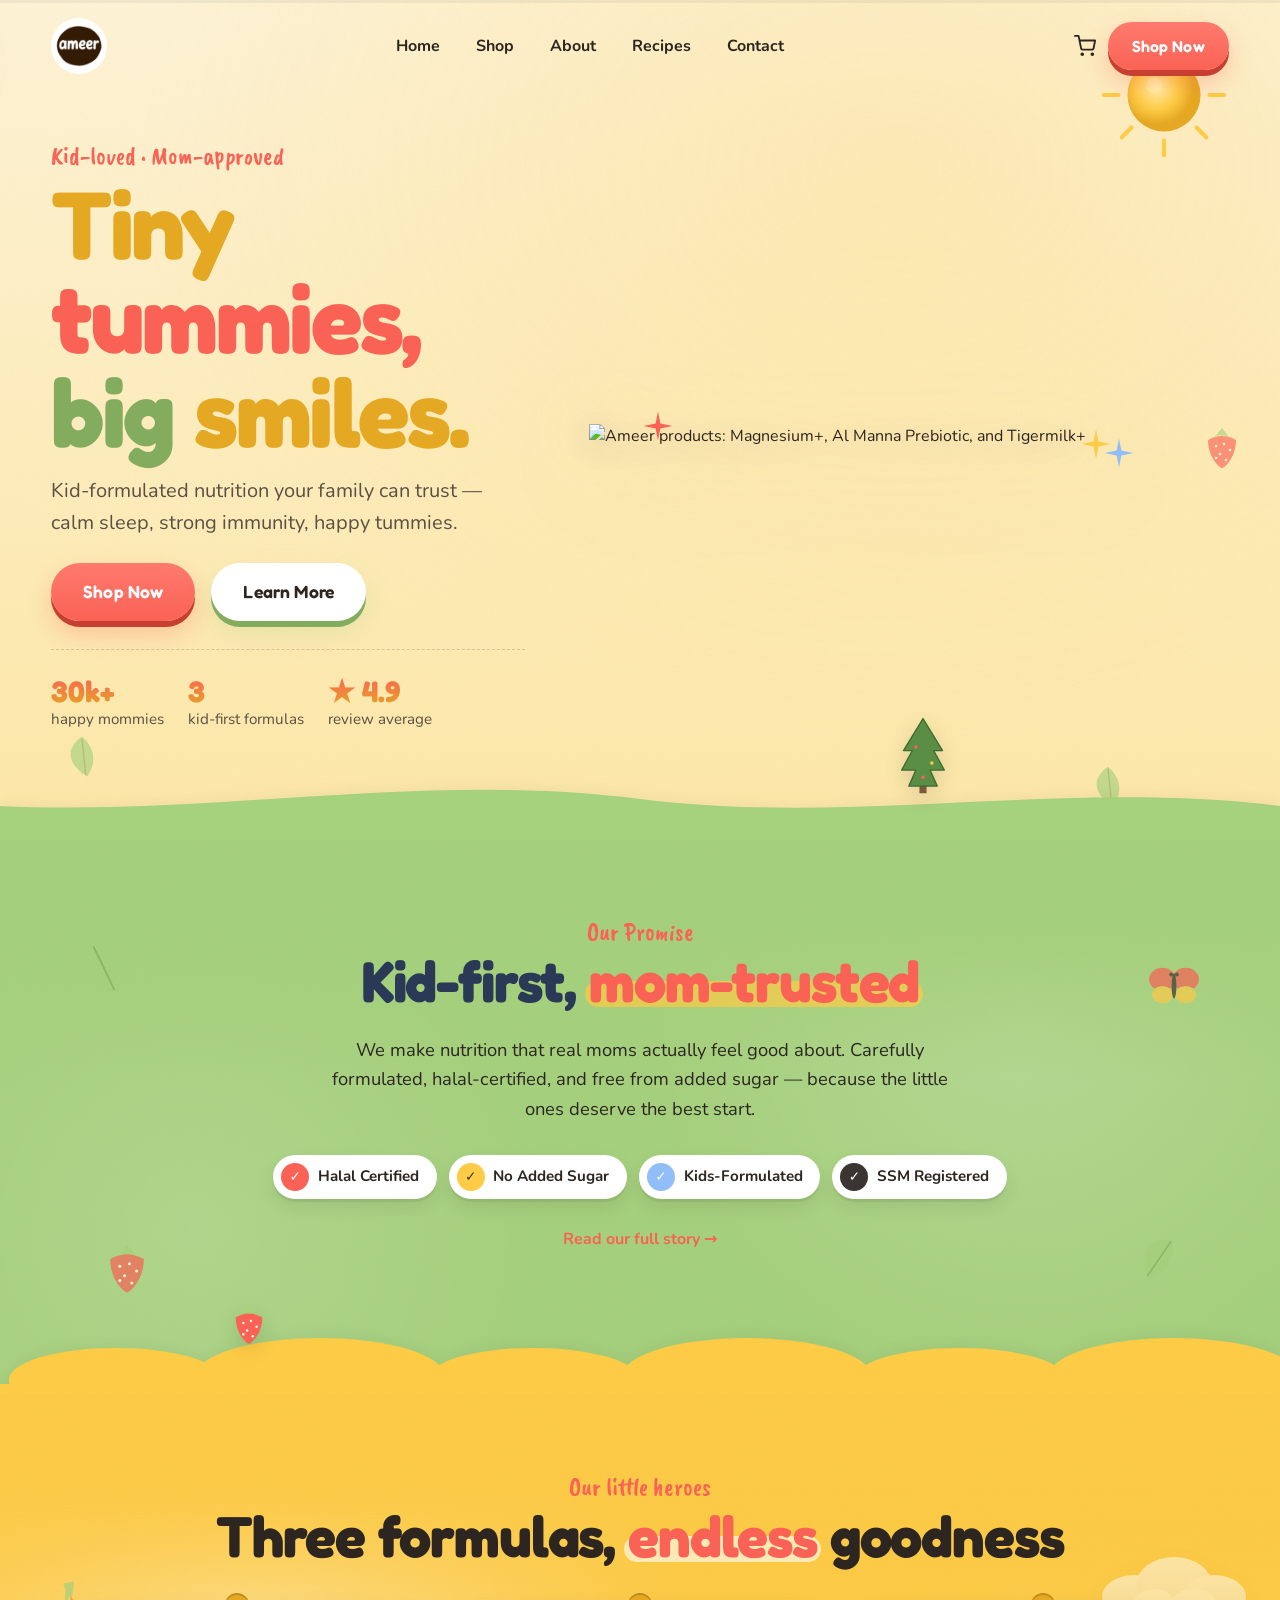
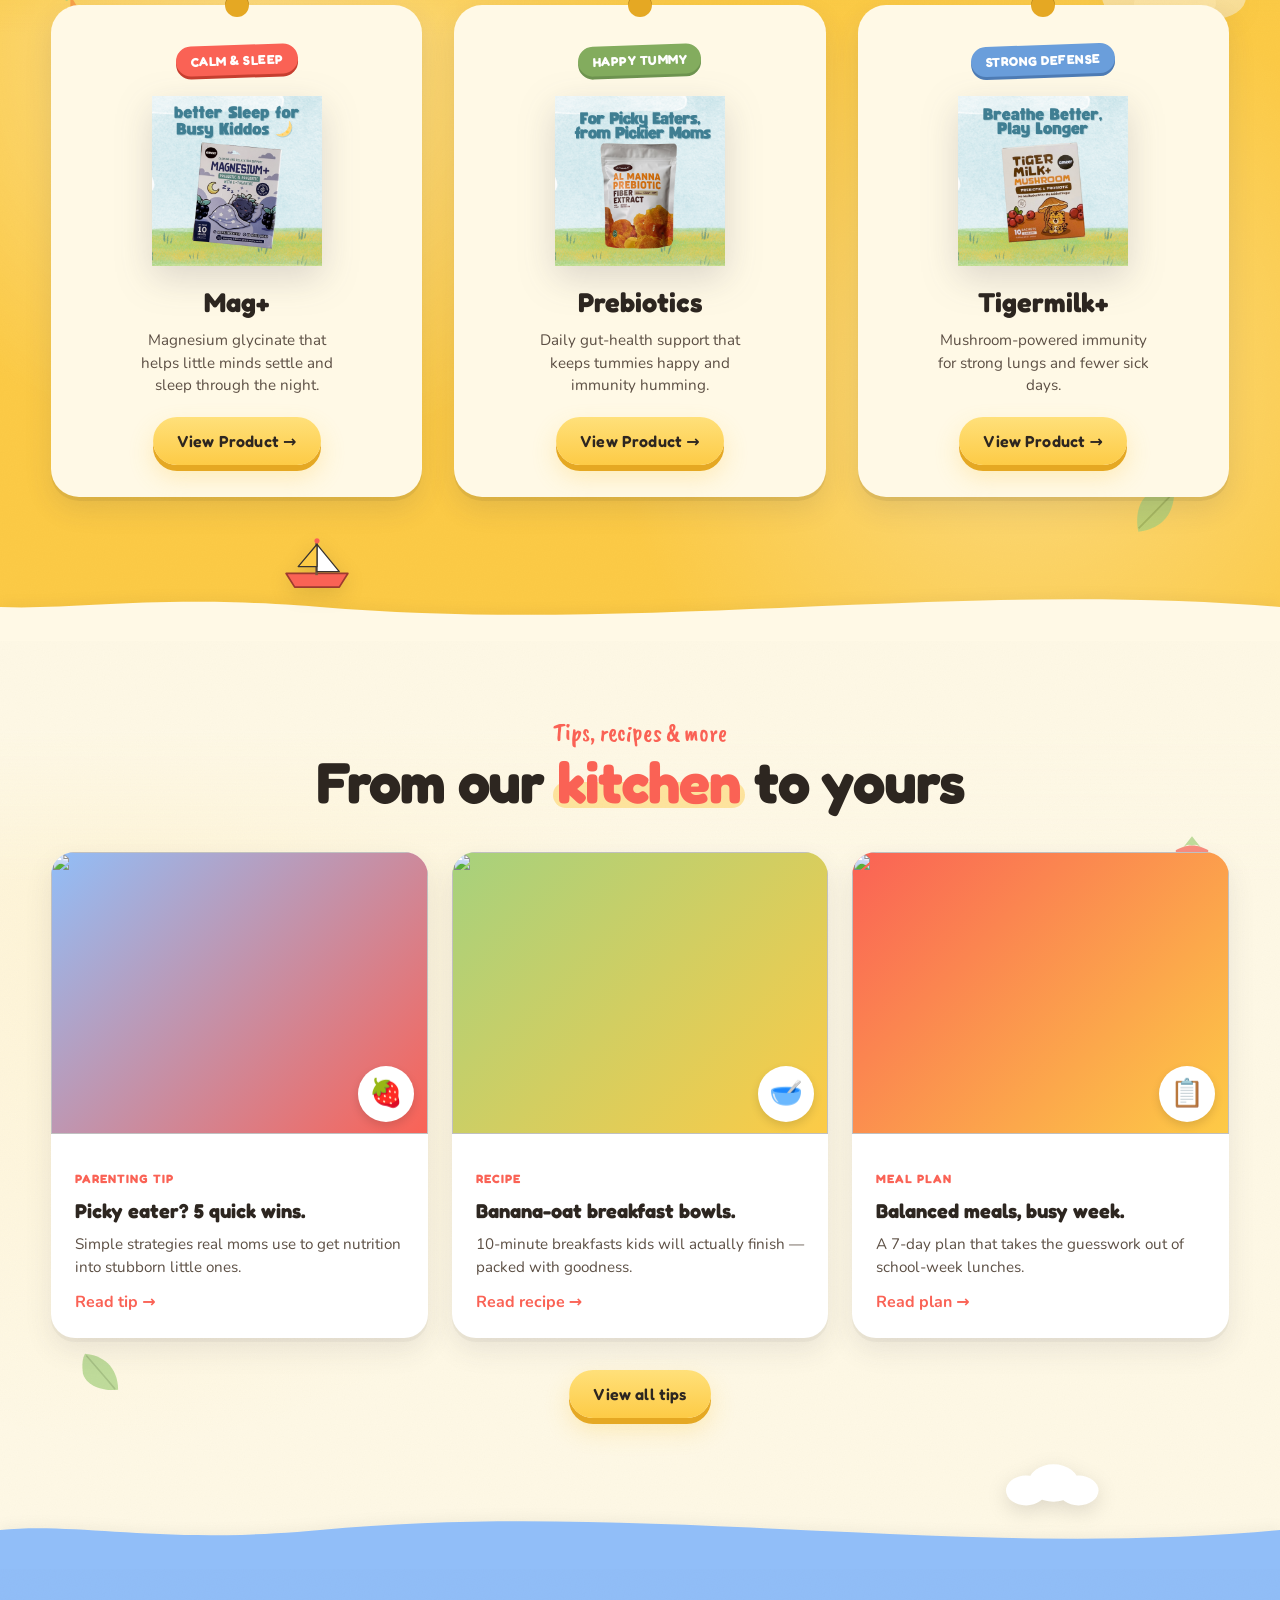
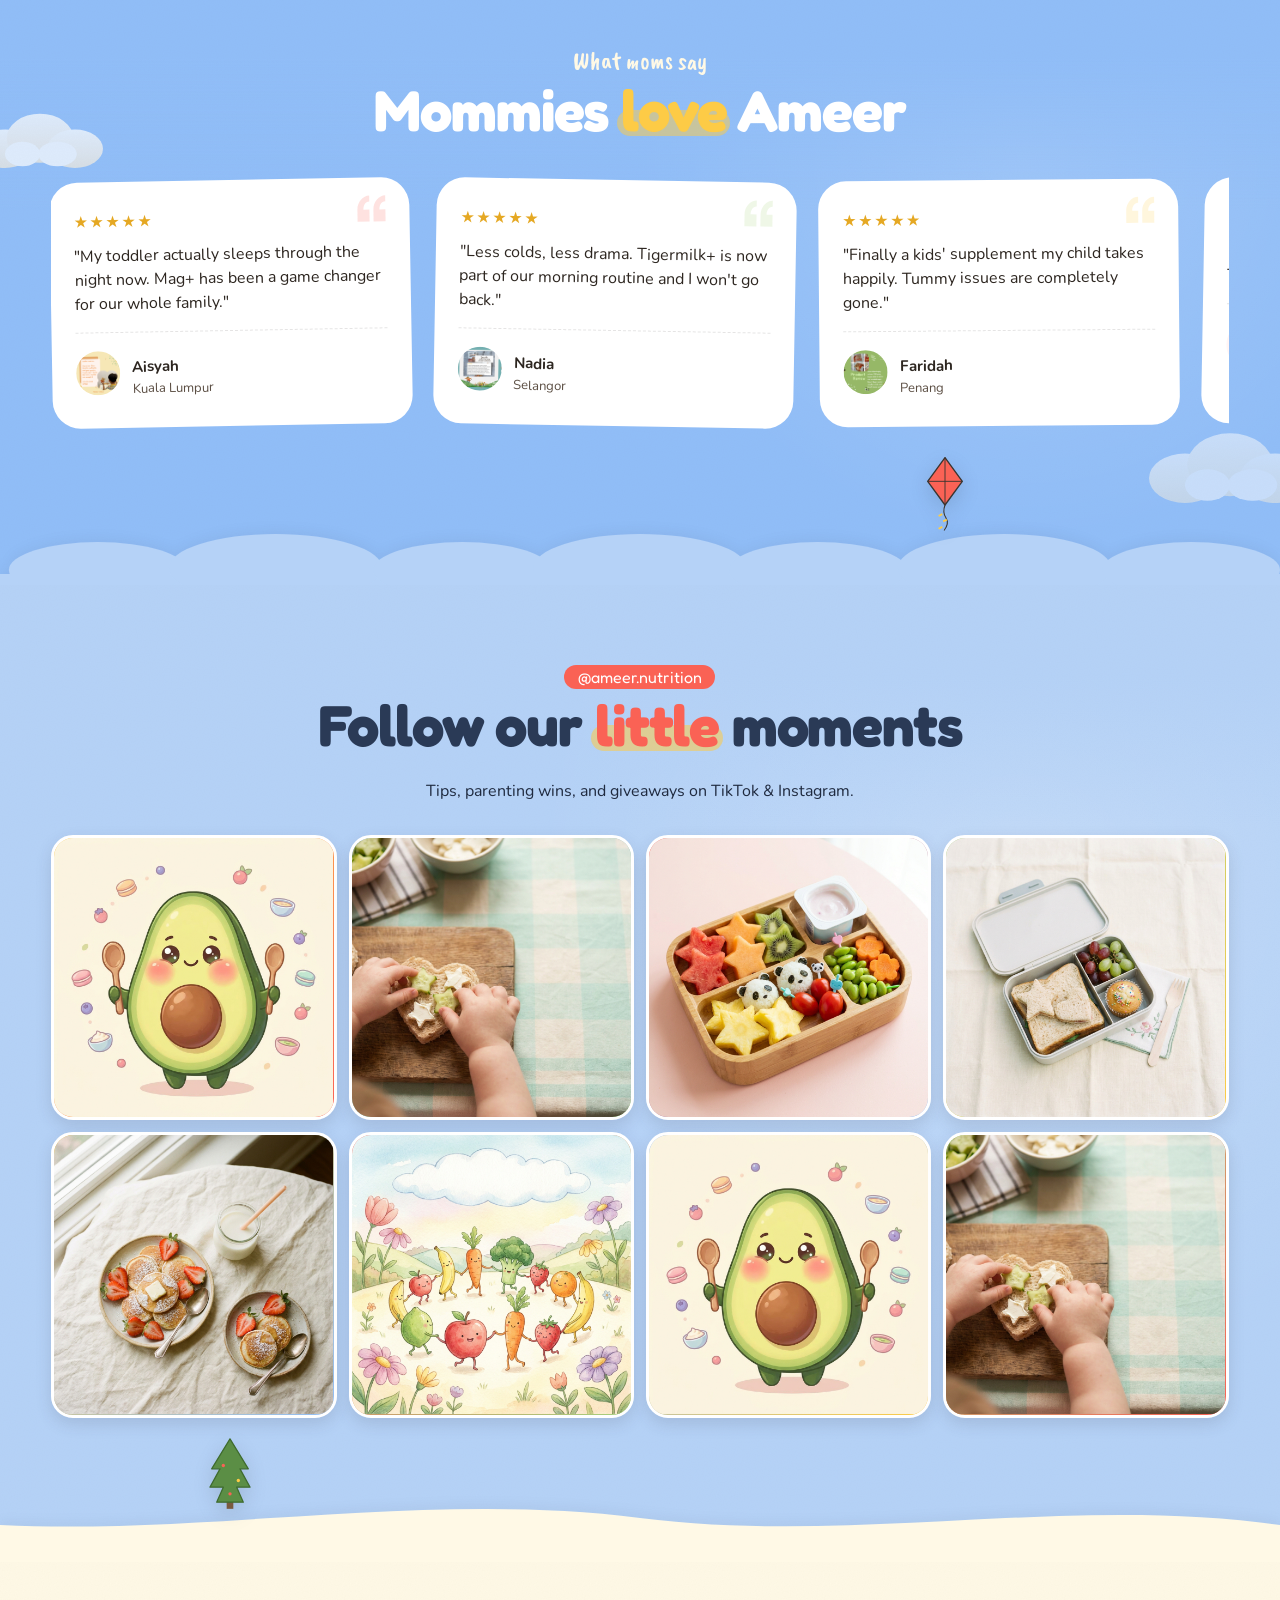
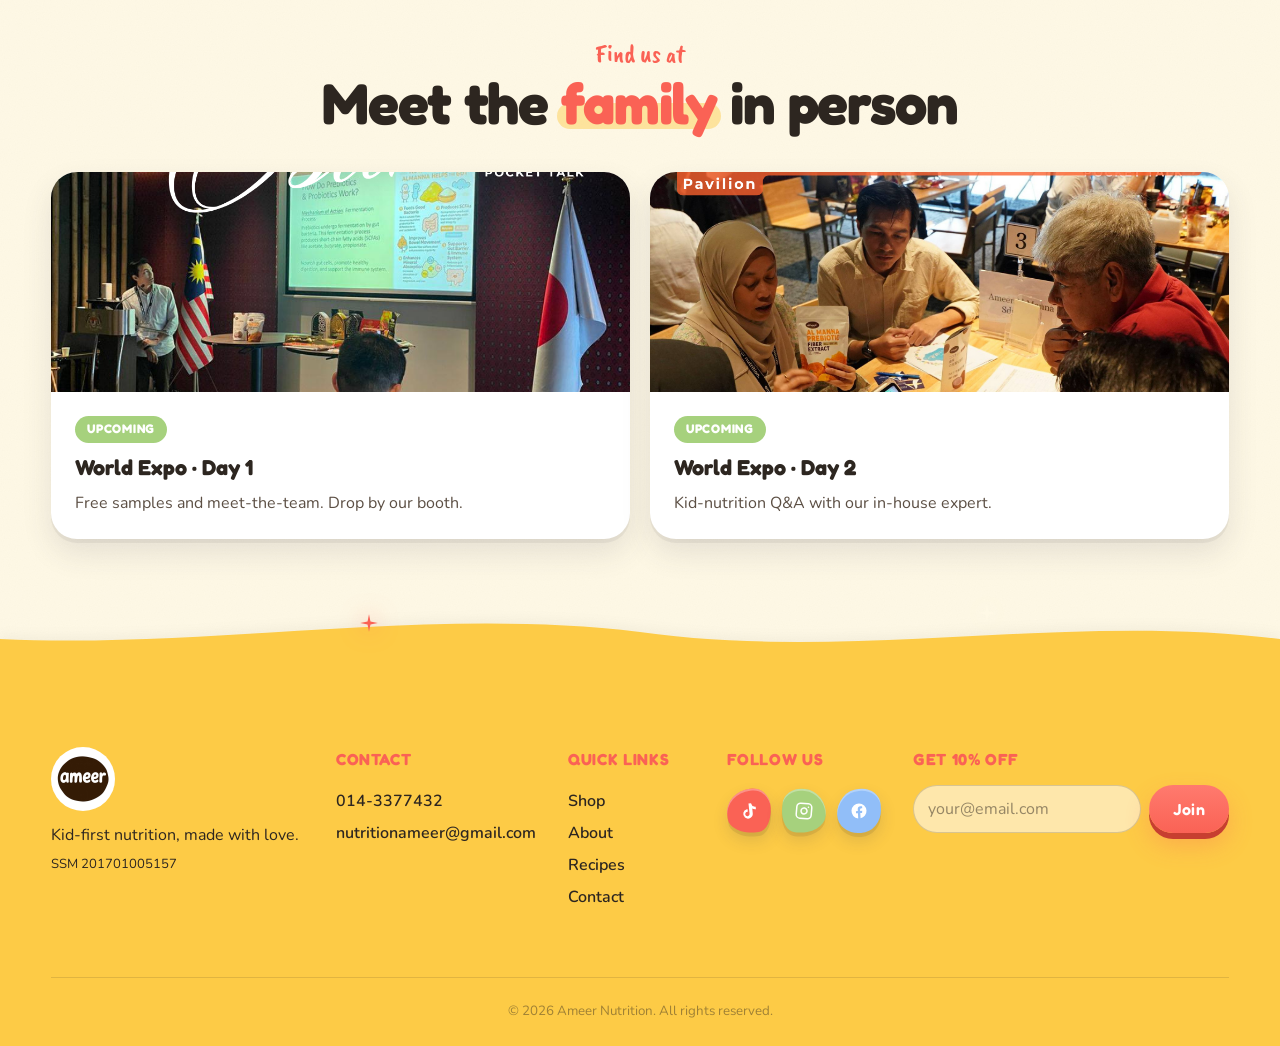
==== index.html @ fd6438c0 "Add product & article pages, wire up homepage links - New product pages: Prebiotics, Tigermilk+ (fro" ====
<!doctype html>
<html lang="en">
<head>
  <meta charset="utf-8" />
  <meta name="viewport" content="width=device-width, initial-scale=1" />
  <title>Ameer — Kids Nutrition (V2 · Motion)</title>
  <meta name="description" content="Ameer kids nutrition supplements — Mag+, Prebiotics, and Tigermilk+. Lovingly formulated for growing kids." />
  <link rel="icon" href="assets/logo.jpeg" />
  <link rel="preconnect" href="https://fonts.googleapis.com" />
  <link rel="preconnect" href="https://fonts.gstatic.com" crossorigin />
  <link href="https://fonts.googleapis.com/css2?family=Fredoka:wght@400;500;600;700&family=Caveat+Brush&family=Nunito:wght@400;600;700;800&display=swap" rel="stylesheet" />
  <link rel="stylesheet" href="css/base.css" />
  <link rel="stylesheet" href="css/sunny-v2.css" />
</head>
<body class="theme-sunny theme-v2">

  <!-- Scroll progress bar -->
  <div class="scroll-progress" aria-hidden="true"><div class="scroll-progress-bar" id="scrollProgressBar"></div></div>

  <!-- ============ SVG SYMBOL LIBRARY ============ -->
  <svg width="0" height="0" style="position:absolute" aria-hidden="true">
    <defs>
      <!-- balloon -->
      <symbol id="i-balloon" viewBox="0 0 80 110">
        <defs>
          <radialGradient id="balloonGrad" cx="35%" cy="30%">
            <stop offset="0%" stop-color="#FFB5A8"/>
            <stop offset="60%" stop-color="#FA6255"/>
            <stop offset="100%" stop-color="#C73F30"/>
          </radialGradient>
        </defs>
        <ellipse cx="40" cy="42" rx="32" ry="38" fill="url(#balloonGrad)"/>
        <ellipse cx="28" cy="28" rx="8" ry="12" fill="#FFE6E0" opacity="0.6"/>
        <path d="M37,78 L43,78 L40,86 Z" fill="#9D3A2F"/>
        <path d="M40,86 Q34,94 40,100 T40,108" stroke="#3A3530" stroke-width="1.5" fill="none" stroke-linecap="round"/>
      </symbol>
      <!-- cloud -->
      <symbol id="i-cloud" viewBox="0 0 160 80">
        <defs>
          <linearGradient id="cloudGrad" x1="0" y1="0" x2="0" y2="1">
            <stop offset="0%" stop-color="#ffffff"/>
            <stop offset="100%" stop-color="#F4ECDD"/>
          </linearGradient>
        </defs>
        <ellipse cx="40" cy="50" rx="32" ry="22" fill="url(#cloudGrad)"/>
        <ellipse cx="80" cy="38" rx="38" ry="28" fill="url(#cloudGrad)"/>
        <ellipse cx="120" cy="50" rx="32" ry="22" fill="url(#cloudGrad)"/>
        <ellipse cx="60" cy="56" rx="20" ry="14" fill="#ffffff"/>
        <ellipse cx="100" cy="56" rx="22" ry="14" fill="#ffffff"/>
      </symbol>
      <!-- sun -->
      <symbol id="i-sun" viewBox="0 0 160 160">
        <defs>
          <radialGradient id="sunGrad" cx="40%" cy="40%">
            <stop offset="0%" stop-color="#FFF1AE"/>
            <stop offset="60%" stop-color="#FDCB46"/>
            <stop offset="100%" stop-color="#E5A823"/>
          </radialGradient>
        </defs>
        <g stroke="#FDCB46" stroke-width="5" stroke-linecap="round">
          <line x1="80" y1="6" x2="80" y2="24"/>
          <line x1="80" y1="136" x2="80" y2="154"/>
          <line x1="6" y1="80" x2="24" y2="80"/>
          <line x1="136" y1="80" x2="154" y2="80"/>
          <line x1="28" y1="28" x2="40" y2="40"/>
          <line x1="120" y1="120" x2="132" y2="132"/>
          <line x1="132" y1="28" x2="120" y2="40"/>
          <line x1="40" y1="120" x2="28" y2="132"/>
        </g>
        <circle cx="80" cy="80" r="45" fill="url(#sunGrad)"/>
        <circle cx="68" cy="68" r="10" fill="#FFF1AE" opacity="0.55"/>
      </symbol>
      <!-- butterfly -->
      <symbol id="i-butterfly" viewBox="0 0 60 50">
        <g>
          <ellipse cx="18" cy="18" rx="14" ry="12" fill="#FA6255"/>
          <ellipse cx="42" cy="18" rx="14" ry="12" fill="#FA6255"/>
          <ellipse cx="18" cy="34" rx="11" ry="9" fill="#FDCB46"/>
          <ellipse cx="42" cy="34" rx="11" ry="9" fill="#FDCB46"/>
          <ellipse cx="30" cy="25" rx="2.5" ry="13" fill="#3A3530"/>
          <circle cx="27" cy="13" r="2" fill="#3A3530"/>
          <circle cx="33" cy="13" r="2" fill="#3A3530"/>
        </g>
      </symbol>
      <!-- leaf -->
      <symbol id="i-leaf" viewBox="0 0 40 50">
        <path d="M20,2 C32,12 38,28 26,46 C18,42 4,30 8,16 C12,8 16,4 20,2 Z" fill="#A6D17D"/>
        <path d="M20,4 Q22,22 24,44" stroke="#83AC5E" stroke-width="1.5" fill="none"/>
      </symbol>
      <!-- strawberry -->
      <symbol id="i-strawberry" viewBox="0 0 40 50">
        <path d="M6,20 C6,38 18,48 20,48 C22,48 34,38 34,20 C30,18 26,16 20,16 C14,16 10,18 6,20 Z" fill="#FA6255"/>
        <g fill="#FFF9E6">
          <circle cx="14" cy="26" r="1.3"/>
          <circle cx="22" cy="24" r="1.3"/>
          <circle cx="28" cy="30" r="1.3"/>
          <circle cx="18" cy="34" r="1.3"/>
          <circle cx="24" cy="40" r="1.3"/>
          <circle cx="14" cy="38" r="1.3"/>
        </g>
        <path d="M12,18 L20,8 L28,18 Q24,14 20,16 Q16,14 12,18 Z" fill="#A6D17D"/>
      </symbol>
      <!-- carrot -->
      <symbol id="i-carrot" viewBox="0 0 40 60">
        <path d="M20,12 L8,52 Q20,58 32,52 Z" fill="#FA8E3D"/>
        <path d="M14,22 L16,24 M22,30 L24,32 M16,36 L18,38 M22,42 L24,44" stroke="#C5631C" stroke-width="1.5" stroke-linecap="round"/>
        <path d="M16,14 L20,2 M20,12 L24,2 M20,12 L18,2 M20,12 L22,2" stroke="#A6D17D" stroke-width="3" stroke-linecap="round"/>
      </symbol>
      <!-- star sparkle -->
      <symbol id="i-sparkle" viewBox="0 0 30 30">
        <path d="M15,3 L17,13 L27,15 L17,17 L15,27 L13,17 L3,15 L13,13 Z" fill="currentColor"/>
      </symbol>
      <!-- quote mark -->
      <symbol id="i-quote" viewBox="0 0 40 36">
        <path d="M6,30 L6,18 C6,10 12,4 18,4 L18,10 C14,10 12,14 12,18 L18,18 L18,30 Z M22,30 L22,18 C22,10 28,4 34,4 L34,10 C30,10 28,14 28,18 L34,18 L34,30 Z" fill="currentColor" opacity="0.18"/>
      </symbol>
      <!-- pine tree -->
      <symbol id="i-tree" viewBox="0 0 60 90">
        <rect x="26" y="68" width="8" height="20" fill="#7A5A3F"/>
        <polygon points="30,4 8,40 18,40 6,62 22,62 14,80 46,80 38,62 54,62 42,40 52,40" fill="#5B8E45" stroke="#3E6B2E" stroke-width="1.5" stroke-linejoin="round"/>
        <circle cx="22" cy="36" r="2" fill="#FA6255"/>
        <circle cx="40" cy="54" r="2" fill="#FDCB46"/>
        <circle cx="30" cy="70" r="2" fill="#FA6255"/>
      </symbol>
      <!-- sail boat -->
      <symbol id="i-boat" viewBox="0 0 80 70">
        <path d="M4,46 L76,46 L66,62 L14,62 Z" fill="#FA6255" stroke="#9D3A2F" stroke-width="2" stroke-linejoin="round"/>
        <rect x="38" y="10" width="3" height="38" fill="#7A5A3F"/>
        <path d="M40,12 L40,44 L66,44 Z" fill="white" stroke="#3A3530" stroke-width="1.5" stroke-linejoin="round"/>
        <path d="M40,12 L40,38 L18,38 Z" fill="#FDCB46" stroke="#3A3530" stroke-width="1.5" stroke-linejoin="round"/>
        <circle cx="40" cy="8" r="3" fill="#FA6255"/>
      </symbol>
      <!-- bird (simple) -->
      <symbol id="i-bird" viewBox="0 0 60 28">
        <path d="M2,16 Q14,2 26,16 Q34,8 42,16 Q50,8 58,16" stroke="#2A3A56" stroke-width="3" fill="none" stroke-linecap="round" stroke-linejoin="round"/>
      </symbol>
      <!-- kite -->
      <symbol id="i-kite" viewBox="0 0 50 90">
        <polygon points="25,4 44,30 25,56 6,30" fill="#FA6255" stroke="#3A3530" stroke-width="1.5" stroke-linejoin="round"/>
        <line x1="25" y1="4" x2="25" y2="56" stroke="#3A3530" stroke-width="1"/>
        <line x1="6" y1="30" x2="44" y2="30" stroke="#3A3530" stroke-width="1"/>
        <path d="M25,56 Q22,64 26,70 T24,84" stroke="#3A3530" stroke-width="1.2" fill="none"/>
        <path d="M22,66 L18,68 M27,72 L23,74 M22,80 L18,82" stroke="#FDCB46" stroke-width="2"/>
      </symbol>
      <!-- mini cloud (compact) -->
      <symbol id="i-cloud-mini" viewBox="0 0 80 40">
        <ellipse cx="20" cy="26" rx="16" ry="12" fill="white"/>
        <ellipse cx="42" cy="20" rx="20" ry="15" fill="white"/>
        <ellipse cx="62" cy="26" rx="16" ry="12" fill="white"/>
      </symbol>
    </defs>
  </svg>

  <header class="site-header" id="siteHeader">
    <div class="container header-inner">
      <a href="#" class="brand">
        <img src="assets/logo.jpeg" alt="Ameer logo" class="brand-logo" />
      </a>
      <nav class="site-nav" id="primaryNav" aria-label="Primary">
        <a href="#home">Home</a>
        <a href="#shop">Shop</a>
        <a href="#about">About</a>
        <a href="#recipes">Recipes</a>
        <a href="#contact">Contact</a>
      </nav>
      <div class="header-actions">
        <button class="icon-btn" aria-label="Cart">
          <svg width="22" height="22" viewBox="0 0 24 24" fill="none" stroke="currentColor" stroke-width="2" stroke-linecap="round" stroke-linejoin="round"><circle cx="9" cy="21" r="1"/><circle cx="20" cy="21" r="1"/><path d="M1 1h4l2.7 13.4a2 2 0 0 0 2 1.6h9.7a2 2 0 0 0 2-1.6L23 6H6"/></svg>
        </button>
        <a href="#shop" class="btn btn-primary">Shop Now</a>
        <button class="menu-toggle" type="button" aria-controls="primaryNav" aria-expanded="false" aria-label="Open menu">
          <span class="menu-toggle-bar" aria-hidden="true"></span>
          <span class="menu-toggle-bar" aria-hidden="true"></span>
          <span class="menu-toggle-bar" aria-hidden="true"></span>
        </button>
      </div>
    </div>
  </header>

  <main>
    <!-- ============ HERO ============ -->
    <section class="hero" id="home" aria-labelledby="heroTitle">
      <div class="hero-bg" aria-hidden="true">
        <svg class="hero-sun" viewBox="0 0 160 160" data-parallax="0.25"><use href="#i-sun"/></svg>
        <svg class="hero-cloud hero-cloud-1" viewBox="0 0 160 80" data-parallax="0.15"><use href="#i-cloud"/></svg>
        <svg class="hero-cloud hero-cloud-2" viewBox="0 0 160 80" data-parallax="0.1"><use href="#i-cloud"/></svg>
        <svg class="hero-cloud hero-cloud-3" viewBox="0 0 160 80" data-parallax="0.2"><use href="#i-cloud"/></svg>
        <svg class="hero-balloon" viewBox="0 0 80 110" data-parallax="0.4"><use href="#i-balloon"/></svg>
        <svg class="hero-deco hero-leaf-1" viewBox="0 0 40 50" data-parallax="0.3"><use href="#i-leaf"/></svg>
        <svg class="hero-deco hero-leaf-2" viewBox="0 0 40 50" data-parallax="0.35"><use href="#i-leaf"/></svg>
        <svg class="hero-deco hero-strawberry" viewBox="0 0 40 50" data-parallax="0.5"><use href="#i-strawberry"/></svg>
      </div>
      <div class="container hero-inner">
        <div class="hero-copy">
          <span class="eyebrow" data-anim="reveal-up">Kid-loved · Mom-approved</span>
          <h1 id="heroTitle" class="hero-title" data-anim="word-reveal">
            <span>Tiny</span> <span>tummies,</span><br/>
            <span>big</span> <span>smiles.</span>
          </h1>
          <p class="hero-sub" data-anim="reveal-up" data-anim-delay="500">Kid-formulated nutrition your family can trust — calm sleep, strong immunity, happy tummies.</p>
          <div class="hero-cta" data-anim="reveal-up" data-anim-delay="700">
            <a href="#shop" class="btn btn-primary btn-large">Shop Now</a>
            <a href="#about" class="btn btn-ghost btn-large">Learn More</a>
          </div>
          <ul class="hero-stats" role="list" data-anim="reveal-up" data-anim-delay="900">
            <li><strong data-count="30000" data-count-suffix="k+">0</strong> happy mommies</li>
            <li><strong data-count="3">0</strong> kid-first formulas</li>
            <li><strong data-count="49" data-count-prefix="★ " data-count-divide="10">★ 0.0</strong> review average</li>
          </ul>
        </div>
        <div class="hero-visual">
          <div class="cloud-frame">
            <img src="assets/hero-visual.png" alt="Ameer products: Magnesium+, Al Manna Prebiotic, and Tigermilk+" class="hero-product-shot" />
            <svg class="cloud-frame-spark spark-1" viewBox="0 0 30 30" style="color:#FDCB46"><use href="#i-sparkle"/></svg>
            <svg class="cloud-frame-spark spark-2" viewBox="0 0 30 30" style="color:#FA6255"><use href="#i-sparkle"/></svg>
            <svg class="cloud-frame-spark spark-3" viewBox="0 0 30 30" style="color:#91BEF8"><use href="#i-sparkle"/></svg>
          </div>
        </div>
      </div>
      <!-- Hero bottom divider — green hills rising up (matches About color) -->
      <div class="divider divider-bottom" aria-hidden="true">
        <svg class="divider-shape" viewBox="0 0 1440 90" preserveAspectRatio="none">
          <path d="M0,90 L1440,90 L1440,55 C1200,28 960,75 720,48 C480,20 240,65 0,55 Z" fill="#A6D17D"/>
        </svg>
        <svg class="divider-deco divider-tree" viewBox="0 0 60 90"><use href="#i-tree"/></svg>
      </div>
    </section>

    <!-- ============ ABOUT ============ -->
    <section class="about reveal" id="about" aria-labelledby="aboutTitle">
      <svg class="about-deco about-deco-leaf-1" viewBox="0 0 40 50" aria-hidden="true"><use href="#i-leaf"/></svg>
      <svg class="about-deco about-deco-leaf-2" viewBox="0 0 40 50" aria-hidden="true"><use href="#i-leaf"/></svg>
      <svg class="about-deco about-deco-berry" viewBox="0 0 40 50" aria-hidden="true"><use href="#i-strawberry"/></svg>
      <svg class="about-deco about-deco-butterfly" viewBox="0 0 60 50" aria-hidden="true"><use href="#i-butterfly"/></svg>
      <div class="container about-inner">
        <span class="eyebrow" data-anim="reveal-up">Our Promise</span>
        <h2 id="aboutTitle" class="section-title" data-anim="word-reveal">Kid-first, <span>mom-trusted</span></h2>
        <p class="about-lead" data-anim="reveal-up" data-anim-delay="300">We make nutrition that real moms actually feel good about. Carefully formulated, halal-certified, and free from added sugar — because the little ones deserve the best start.</p>
        <ul class="badge-row" role="list" data-anim="stagger-up">
          <li class="badge"><span class="badge-ico" style="background:#FA6255;color:white">✓</span>Halal Certified</li>
          <li class="badge"><span class="badge-ico" style="background:#FDCB46;color:#3A3530">✓</span>No Added Sugar</li>
          <li class="badge"><span class="badge-ico" style="background:#91BEF8;color:white">✓</span>Kids-Formulated</li>
          <li class="badge"><span class="badge-ico" style="background:#3A3530;color:white">✓</span>SSM Registered</li>
        </ul>
        <a href="#story" class="link-arrow" data-anim="reveal-up" data-anim-delay="600">Read our full story →</a>
      </div>
      <!-- About bottom divider — yellow cloud puffs rising up (matches Products color) -->
      <div class="divider divider-bottom" aria-hidden="true">
        <svg class="divider-shape" viewBox="0 0 1440 90" preserveAspectRatio="none">
          <g fill="#FDCB46">
            <rect x="0" y="78" width="1440" height="12"/>
            <ellipse cx="130" cy="74" rx="120" ry="32"/>
            <ellipse cx="360" cy="70" rx="140" ry="38"/>
            <ellipse cx="600" cy="74" rx="120" ry="32"/>
            <ellipse cx="840" cy="70" rx="140" ry="38"/>
            <ellipse cx="1080" cy="74" rx="120" ry="32"/>
            <ellipse cx="1320" cy="70" rx="140" ry="38"/>
          </g>
        </svg>
        <svg class="divider-deco divider-strawberry" viewBox="0 0 40 50"><use href="#i-strawberry"/></svg>
      </div>
    </section>

    <!-- ============ PRODUCTS ============ -->
    <section class="products reveal" id="shop" aria-labelledby="productsTitle">
      <svg class="products-deco products-deco-carrot" viewBox="0 0 40 60" aria-hidden="true"><use href="#i-carrot"/></svg>
      <svg class="products-deco products-deco-cloud" viewBox="0 0 160 80" aria-hidden="true" style="opacity:0.5"><use href="#i-cloud"/></svg>
      <svg class="products-deco products-deco-leaf" viewBox="0 0 40 50" aria-hidden="true"><use href="#i-leaf"/></svg>
      <div class="container">
        <span class="eyebrow" data-anim="reveal-up">Our little heroes</span>
        <h2 id="productsTitle" class="section-title" data-anim="word-reveal">Three formulas, <span>endless</span> goodness</h2>
        <div class="product-grid" data-anim="stagger-scale">
          <article class="product-card">
            <span class="product-tag">Calm &amp; sleep</span>
            <img src="assets/products/mag-plus.png" alt="Mag+ Magnesium Glycinate" class="product-img" />
            <h3 class="product-name">Mag+</h3>
            <p class="product-benefit">Magnesium glycinate that helps little minds settle and sleep through the night.</p>
            <a href="produk.html" class="btn btn-secondary">View Product →</a>
          </article>
          <article class="product-card">
            <span class="product-tag">Happy tummy</span>
            <img src="assets/products/prebiotics.png" alt="Ameer Prebiotics" class="product-img" />
            <h3 class="product-name">Prebiotics</h3>
            <p class="product-benefit">Daily gut-health support that keeps tummies happy and immunity humming.</p>
            <a href="prebiotics.html" class="btn btn-secondary">View Product →</a>
          </article>
          <article class="product-card">
            <span class="product-tag">Strong defense</span>
            <img src="assets/products/tigermilk-plus.png" alt="Tigermilk+ mushroom blend" class="product-img" />
            <h3 class="product-name">Tigermilk+</h3>
            <p class="product-benefit">Mushroom-powered immunity for strong lungs and fewer sick days.</p>
            <a href="tigermilk.html" class="btn btn-secondary">View Product →</a>
          </article>
        </div>
      </div>
      <!-- Products bottom divider — cream wave rising up (matches Tips color) -->
      <div class="divider divider-bottom" aria-hidden="true">
        <svg class="divider-shape" viewBox="0 0 1440 90" preserveAspectRatio="none">
          <path d="M0,90 L1440,90 L1440,55 C1080,28 720,82 360,55 C180,42 90,58 0,55 Z" fill="#FFF9E6"/>
        </svg>
        <svg class="divider-deco divider-boat" viewBox="0 0 80 70"><use href="#i-boat"/></svg>
      </div>
    </section>

    <!-- ============ TIPS ============ -->
    <section class="tips reveal" id="recipes" aria-labelledby="tipsTitle">
      <svg class="tips-deco tips-deco-berry" viewBox="0 0 40 50" aria-hidden="true"><use href="#i-strawberry"/></svg>
      <svg class="tips-deco tips-deco-leaf" viewBox="0 0 40 50" aria-hidden="true"><use href="#i-leaf"/></svg>
      <div class="container">
        <span class="eyebrow" data-anim="reveal-up">Tips, recipes &amp; more</span>
        <h2 id="tipsTitle" class="section-title" data-anim="word-reveal">From our <span>kitchen</span> to yours</h2>
        <div class="tip-grid" data-anim="stagger-up">
          <article class="tip-card">
            <div class="tip-img tip-img-1" role="img" aria-label="Parenting tip">
              <img src="assets/blog/tip-1.png" alt="" class="tip-photo" />
              <span class="tip-emoji">🍓</span>
            </div>
            <span class="tip-tag">Parenting tip</span>
            <h3>Picky eater? 5 quick wins.</h3>
            <p>Simple strategies real moms use to get nutrition into stubborn little ones.</p>
            <a href="article-picky-eater.html" class="link-arrow">Read tip →</a>
          </article>
          <article class="tip-card">
            <div class="tip-img tip-img-2" role="img" aria-label="Kid-friendly recipe">
              <img src="assets/blog/tip-2.png" alt="" class="tip-photo" />
              <span class="tip-emoji">🥣</span>
            </div>
            <span class="tip-tag">Recipe</span>
            <h3>Banana-oat breakfast bowls.</h3>
            <p>10-minute breakfasts kids will actually finish — packed with goodness.</p>
            <a href="article-banana-oat-bowls.html" class="link-arrow">Read recipe →</a>
          </article>
          <article class="tip-card">
            <div class="tip-img tip-img-3" role="img" aria-label="Weekly meal plan">
              <img src="assets/blog/tip-3.png" alt="" class="tip-photo" />
              <span class="tip-emoji">📋</span>
            </div>
            <span class="tip-tag">Meal plan</span>
            <h3>Balanced meals, busy week.</h3>
            <p>A 7-day plan that takes the guesswork out of school-week lunches.</p>
            <a href="article-meal-plan.html" class="link-arrow">Read plan →</a>
          </article>
        </div>
        <div class="center-cta">
          <a href="article-picky-eater.html" class="btn btn-secondary">View all tips</a>
        </div>
      </div>
      <!-- Tips bottom divider — river blue wave rising up (matches Feedback color) -->
      <div class="divider divider-bottom" aria-hidden="true">
        <svg class="divider-shape" viewBox="0 0 1440 90" preserveAspectRatio="none">
          <path d="M0,90 L1440,90 L1440,50 C1080,80 720,20 360,50 C180,65 90,42 0,50 Z" fill="#91BEF8"/>
        </svg>
        <svg class="divider-deco divider-cloud-mini" viewBox="0 0 80 40"><use href="#i-cloud-mini"/></svg>
      </div>
    </section>

    <!-- ============ FEEDBACK ============ -->
    <section class="feedback reveal" aria-labelledby="feedbackTitle">
      <svg class="feedback-deco feedback-deco-cloud-1" viewBox="0 0 160 80" aria-hidden="true"><use href="#i-cloud"/></svg>
      <svg class="feedback-deco feedback-deco-cloud-2" viewBox="0 0 160 80" aria-hidden="true"><use href="#i-cloud"/></svg>
      <div class="container">
        <span class="eyebrow" data-anim="reveal-up" style="color:#FFF9E6">What moms say</span>
        <h2 id="feedbackTitle" class="section-title" data-anim="word-reveal">Mommies <span>love</span> Ameer</h2>
        <div class="slider" data-slider>
          <button class="slider-arrow slider-arrow-prev" data-prev aria-label="Previous">
            <svg width="20" height="20" viewBox="0 0 24 24" fill="none" stroke="currentColor" stroke-width="3" stroke-linecap="round" stroke-linejoin="round"><polyline points="15 18 9 12 15 6"/></svg>
          </button>
          <ul class="slider-track" data-track role="list">
            <li class="testimonial">
              <svg class="quote-mark" viewBox="0 0 40 36" aria-hidden="true" style="color:#FA6255"><use href="#i-quote"/></svg>
              <div class="stars" aria-label="5 stars">★★★★★</div>
              <p>"My toddler actually sleeps through the night now. Mag+ has been a game changer for our whole family."</p>
              <div class="who">
                <img src="assets/feedback/feedback-1.png" alt="Aisyah" />
                <div>
                  <cite>Aisyah</cite>
                  <small>Kuala Lumpur</small>
                </div>
              </div>
            </li>
            <li class="testimonial">
              <svg class="quote-mark" viewBox="0 0 40 36" aria-hidden="true" style="color:#A6D17D"><use href="#i-quote"/></svg>
              <div class="stars" aria-label="5 stars">★★★★★</div>
              <p>"Less colds, less drama. Tigermilk+ is now part of our morning routine and I won't go back."</p>
              <div class="who">
                <img src="assets/feedback/feedback-2.png" alt="Nadia" />
                <div>
                  <cite>Nadia</cite>
                  <small>Selangor</small>
                </div>
              </div>
            </li>
            <li class="testimonial">
              <svg class="quote-mark" viewBox="0 0 40 36" aria-hidden="true" style="color:#FDCB46"><use href="#i-quote"/></svg>
              <div class="stars" aria-label="5 stars">★★★★★</div>
              <p>"Finally a kids' supplement my child takes happily. Tummy issues are completely gone."</p>
              <div class="who">
                <img src="assets/feedback/feedback-3.png" alt="Faridah" />
                <div>
                  <cite>Faridah</cite>
                  <small>Penang</small>
                </div>
              </div>
            </li>
            <li class="testimonial">
              <svg class="quote-mark" viewBox="0 0 40 36" aria-hidden="true" style="color:#91BEF8"><use href="#i-quote"/></svg>
              <div class="stars" aria-label="5 stars">★★★★★</div>
              <p>"Halal-certified and clean ingredients. That's all this mom needed to know."</p>
              <div class="who">
                <img src="assets/feedback/feedback-4.png" alt="Hana" />
                <div>
                  <cite>Hana</cite>
                  <small>Johor</small>
                </div>
              </div>
            </li>
            <li class="testimonial">
              <svg class="quote-mark" viewBox="0 0 40 36" aria-hidden="true" style="color:#FA6255"><use href="#i-quote"/></svg>
              <div class="stars" aria-label="5 stars">★★★★★</div>
              <p>"My boys love the taste. I love the science behind it. Win-win for everyone."</p>
              <div class="who">
                <img src="assets/feedback/feedback-5.png" alt="Sarah" />
                <div>
                  <cite>Sarah</cite>
                  <small>Putrajaya</small>
                </div>
              </div>
            </li>
          </ul>
          <button class="slider-arrow slider-arrow-next" data-next aria-label="Next">
            <svg width="20" height="20" viewBox="0 0 24 24" fill="none" stroke="currentColor" stroke-width="3" stroke-linecap="round" stroke-linejoin="round"><polyline points="9 18 15 12 9 6"/></svg>
          </button>
          <div class="slider-dots" data-dots aria-hidden="true"></div>
        </div>
      </div>
      <!-- Feedback bottom divider — sky blue cloud puffs rising up (matches Social color) -->
      <div class="divider divider-bottom" aria-hidden="true">
        <svg class="divider-shape" viewBox="0 0 1440 90" preserveAspectRatio="none">
          <g fill="#B5D2F7">
            <rect x="0" y="78" width="1440" height="12"/>
            <ellipse cx="110" cy="74" rx="100" ry="28"/>
            <ellipse cx="310" cy="72" rx="120" ry="34"/>
            <ellipse cx="520" cy="74" rx="100" ry="28"/>
            <ellipse cx="720" cy="72" rx="120" ry="34"/>
            <ellipse cx="920" cy="74" rx="100" ry="28"/>
            <ellipse cx="1130" cy="72" rx="120" ry="34"/>
            <ellipse cx="1340" cy="74" rx="100" ry="28"/>
          </g>
        </svg>
        <svg class="divider-deco divider-kite" viewBox="0 0 50 90"><use href="#i-kite"/></svg>
      </div>
    </section>

    <!-- ============ SOCIAL ============ -->
    <section class="social reveal" aria-labelledby="socialTitle">
      <div class="container">
        <span class="eyebrow" data-anim="reveal-up">@ameer.nutrition</span>
        <h2 id="socialTitle" class="section-title" data-anim="word-reveal">Follow our <span>little</span> moments</h2>
        <p class="social-sub" data-anim="reveal-up" data-anim-delay="300">Tips, parenting wins, and giveaways on TikTok &amp; Instagram.</p>
        <div class="social-grid" data-anim="stagger-scale">
          <a href="#" class="social-tile social-tile-1" aria-label="Latest post 1"><img src="assets/blog/social-1.jpeg" alt="" class="social-photo" /></a>
          <a href="#" class="social-tile social-tile-2" aria-label="Latest post 2"><img src="assets/blog/social-2.jpeg" alt="" class="social-photo" /></a>
          <a href="#" class="social-tile social-tile-3" aria-label="Latest post 3"><img src="assets/blog/social-3.jpeg" alt="" class="social-photo" /></a>
          <a href="#" class="social-tile social-tile-4" aria-label="Latest post 4"><img src="assets/blog/social-4.jpeg" alt="" class="social-photo" /></a>
          <a href="#" class="social-tile social-tile-5" aria-label="Latest post 5"><img src="assets/blog/social-5.jpeg" alt="" class="social-photo" /></a>
          <a href="#" class="social-tile social-tile-6" aria-label="Latest post 6"><img src="assets/blog/social-6.jpeg" alt="" class="social-photo" /></a>
          <a href="#" class="social-tile social-tile-7" aria-label="Latest post 7"><img src="assets/blog/social-1.jpeg" alt="" class="social-photo" /></a>
          <a href="#" class="social-tile social-tile-8" aria-label="Latest post 8"><img src="assets/blog/social-2.jpeg" alt="" class="social-photo" /></a>
        </div>
      </div>
      <!-- Social bottom divider — cream rolling hill rising up (matches Events color) -->
      <div class="divider divider-bottom" aria-hidden="true">
        <svg class="divider-shape" viewBox="0 0 1440 90" preserveAspectRatio="none">
          <path d="M0,90 L1440,90 L1440,52 C1200,22 960,72 720,45 C480,18 240,62 0,52 Z" fill="#FFF9E6"/>
        </svg>
        <svg class="divider-deco divider-tree-2" viewBox="0 0 60 90"><use href="#i-tree"/></svg>
      </div>
    </section>

    <!-- ============ EVENTS ============ -->
    <section class="events reveal" aria-labelledby="eventsTitle">
      <div class="container">
        <span class="eyebrow" data-anim="reveal-up">Find us at</span>
        <h2 id="eventsTitle" class="section-title" data-anim="word-reveal">Meet the <span>family</span> in person</h2>
        <div class="event-grid" data-anim="stagger-up">
          <a href="#" class="event-card">
            <div class="event-img"><img src="assets/event/expo-1.png" alt="World Expo event day 1" /></div>
            <div class="event-body">
              <span class="event-tag">Upcoming</span>
              <h3>World Expo · Day 1</h3>
              <p>Free samples and meet-the-team. Drop by our booth.</p>
            </div>
          </a>
          <a href="#" class="event-card">
            <div class="event-img"><img src="assets/event/expo-2.png" alt="World Expo event day 2" /></div>
            <div class="event-body">
              <span class="event-tag">Upcoming</span>
              <h3>World Expo · Day 2</h3>
              <p>Kid-nutrition Q&amp;A with our in-house expert.</p>
            </div>
          </a>
        </div>
      </div>
      <!-- Events bottom divider — solid yellow hill rising up (matches yellow Footer) -->
      <div class="divider divider-bottom" aria-hidden="true">
        <svg class="divider-shape" viewBox="0 0 1440 90" preserveAspectRatio="none">
          <path d="M0,90 L1440,90 L1440,45 C1200,18 960,68 720,38 C480,12 240,55 0,45 Z" fill="#FDCB46"/>
        </svg>
        <svg class="divider-deco divider-spark-1" viewBox="0 0 30 30" style="color:#FA6255"><use href="#i-sparkle"/></svg>
        <svg class="divider-deco divider-spark-2" viewBox="0 0 30 30" style="color:#FFF9E6"><use href="#i-sparkle"/></svg>
      </div>
    </section>
  </main>

  <footer class="site-footer" id="contact">
    <div class="container footer-inner">
      <div class="footer-brand">
        <img src="assets/logo.jpeg" alt="Ameer" />
        <p>Kid-first nutrition, made with love.</p>
        <p class="ssm">SSM 201701005157</p>
      </div>
      <div class="footer-col">
        <h4>Contact</h4>
        <p><a href="tel:0143377432">014-3377432</a></p>
        <p><a href="mailto:nutritionameer@gmail.com">nutritionameer@gmail.com</a></p>
      </div>
      <div class="footer-col">
        <h4>Quick Links</h4>
        <a href="#shop">Shop</a>
        <a href="#about">About</a>
        <a href="#recipes">Recipes</a>
        <a href="#contact">Contact</a>
      </div>
      <div class="footer-col">
        <h4>Follow Us</h4>
        <div class="social-icons">
          <a href="#" class="soc" aria-label="TikTok">
            <svg width="18" height="18" viewBox="0 0 24 24" fill="currentColor"><path d="M19.59 6.69a4.83 4.83 0 0 1-3.77-4.25V2h-3.45v13.67a2.89 2.89 0 0 1-5.2 1.74 2.89 2.89 0 0 1 2.31-4.64 2.93 2.93 0 0 1 .88.13V9.4a6.84 6.84 0 0 0-1-.05A6.33 6.33 0 0 0 5.8 20.1a6.34 6.34 0 0 0 10.86-4.43V9a8.16 8.16 0 0 0 4.77 1.52v-3.4a4.85 4.85 0 0 1-1.84-.43z"/></svg>
          </a>
          <a href="#" class="soc" aria-label="Instagram">
            <svg width="18" height="18" viewBox="0 0 24 24" fill="none" stroke="currentColor" stroke-width="2" stroke-linecap="round" stroke-linejoin="round"><rect x="2" y="2" width="20" height="20" rx="5" ry="5"/><path d="M16 11.37A4 4 0 1 1 12.63 8 4 4 0 0 1 16 11.37z"/><line x1="17.5" y1="6.5" x2="17.51" y2="6.5"/></svg>
          </a>
          <a href="#" class="soc" aria-label="Facebook">
            <svg width="18" height="18" viewBox="0 0 24 24" fill="currentColor"><path d="M22 12a10 10 0 1 0-11.56 9.88v-6.99H7.9V12h2.54V9.8c0-2.5 1.49-3.89 3.78-3.89 1.09 0 2.24.2 2.24.2v2.46H15.2c-1.24 0-1.63.77-1.63 1.56V12h2.78l-.44 2.89h-2.34v6.99A10 10 0 0 0 22 12z"/></svg>
          </a>
        </div>
      </div>
      <div class="footer-col footer-newsletter">
        <h4>Get 10% Off</h4>
        <form class="mini-newsletter" onsubmit="event.preventDefault();">
          <input type="email" placeholder="your@email.com" required />
          <button type="submit" class="btn btn-primary">Join</button>
        </form>
      </div>
    </div>
    <div class="footer-bottom container">
      <small>© 2026 Ameer Nutrition. All rights reserved.</small>
    </div>
  </footer>

  <div class="popup" id="subscribePopup" role="dialog" aria-modal="true" aria-labelledby="popupTitle" hidden>
    <div class="popup-card">
      <button class="popup-close" data-close aria-label="Close">×</button>
      <svg class="popup-deco" viewBox="0 0 80 110" aria-hidden="true"><use href="#i-balloon"/></svg>
      <h3 id="popupTitle">Get your <span>free</span> trial kit!</h3>
      <p>Join the Ameer family and get 10% off your first order, plus parenting tips straight to your inbox.</p>
      <form class="popup-form" onsubmit="event.preventDefault();">
        <input type="email" placeholder="your@email.com" required />
        <button type="submit" class="btn btn-primary">Send me the deal</button>
      </form>
      <small class="popup-fine">No spam. Unsubscribe anytime.</small>
    </div>
  </div>

  <script src="js/script-v2.js" defer></script>
</body>
</html>
---- css/base.css ----
/* === Reset === */
*, *::before, *::after { box-sizing: border-box; }
* { margin: 0; padding: 0; }
html { -webkit-text-size-adjust: 100%; scroll-behavior: smooth; }
body { line-height: 1.5; -webkit-font-smoothing: antialiased; }
img, picture, svg { display: block; max-width: 100%; height: auto; }
ul, ol { list-style: none; }
a { color: inherit; text-decoration: none; }
button { font: inherit; cursor: pointer; background: none; border: none; color: inherit; }
input { font: inherit; }

/* === Layout primitives === */
.container { width: min(1180px, 92vw); margin-inline: auto; }
.section-title { font-size: clamp(1.8rem, 4vw, 2.6rem); text-align: center; margin-bottom: 1.5rem; }
.center-cta { text-align: center; margin-top: 2rem; }
.link-arrow { display: inline-block; margin-top: 0.75rem; font-weight: 700; }

/* === Header === */
.site-header { position: sticky; top: 0; z-index: 50; transition: padding 0.2s ease, box-shadow 0.2s ease; }
.site-header.scrolled { box-shadow: 0 4px 18px rgba(0,0,0,0.08); }
.header-inner { display: flex; align-items: center; justify-content: space-between; gap: 1rem; padding: 1rem 0; }
.brand-logo { width: 56px; height: 56px; border-radius: 50%; }
.site-nav { display: none; gap: 1.25rem; }
.site-nav a { font-weight: 600; }
.header-actions { display: flex; gap: 0.75rem; align-items: center; }
@media (min-width: 768px) {
  .site-nav { display: flex; }
}

/* === Buttons base (overridden per theme) === */
.btn { display: inline-block; padding: 0.75rem 1.5rem; font-weight: 700; text-align: center; transition: transform 0.15s ease, box-shadow 0.15s ease; }
.btn-large { padding: 1rem 2rem; font-size: 1.1rem; }
.btn:hover { transform: translateY(-2px); }
.icon-btn { font-size: 1.5rem; }

/* === Section spacing === */
main > section { padding: clamp(3rem, 8vw, 6rem) 0; position: relative; overflow: hidden; }

/* === Separators (overridden per theme) === */
.sep { height: 80px; background-size: cover; background-position: center; }

/* === Hero base === */
.hero { padding-top: clamp(2rem, 6vw, 4rem) !important; padding-bottom: clamp(3rem, 8vw, 6rem) !important; min-height: 600px; position: relative; }
.hero-bg { position: absolute; inset: 0; pointer-events: none; }
.hero-inner { display: grid; grid-template-columns: 1fr; gap: 2rem; align-items: center; position: relative; z-index: 2; }
.hero-title { font-size: clamp(2.4rem, 6vw, 4rem); line-height: 1.05; margin-bottom: 1rem; }
.hero-sub { font-size: 1.15rem; margin-bottom: 1.5rem; max-width: 38ch; }
.hero-cta { display: flex; gap: 1rem; flex-wrap: wrap; }
.hero-visual img { max-width: 100%; }
@media (min-width: 768px) {
  .hero-inner { grid-template-columns: 1.05fr 1fr; gap: 3rem; }
}

/* === About === */
.about-inner { text-align: center; max-width: 720px; margin-inline: auto; }
.about-lead { font-size: 1.15rem; margin-bottom: 1.5rem; }
.badge-row { display: flex; flex-wrap: wrap; gap: 0.75rem; justify-content: center; margin-bottom: 1rem; }
.badge { padding: 0.5rem 1rem; font-weight: 600; }

/* === Products === */
.product-grid { display: grid; grid-template-columns: 1fr; gap: 2rem; }
.product-card { display: flex; flex-direction: column; align-items: center; padding: 2rem 1.5rem; text-align: center; position: relative; }
.product-img { width: 160px; height: 160px; object-fit: contain; margin-bottom: 1rem; }
.product-name { font-size: 1.5rem; margin-bottom: 0.5rem; }
.product-benefit { margin-bottom: 1.25rem; max-width: 28ch; }
@media (min-width: 768px) {
  .product-grid { grid-template-columns: repeat(3, 1fr); }
}

/* === Tips === */
.tip-grid { display: grid; grid-template-columns: 1fr; gap: 1.5rem; }
.tip-card { padding: 1.5rem; }
.tip-img { aspect-ratio: 4 / 3; margin-bottom: 1rem; background-size: cover; background-position: center; border-radius: 18px; }
@media (min-width: 768px) {
  .tip-grid { grid-template-columns: repeat(3, 1fr); }
}

/* === Slider === */
.slider { position: relative; }
.slider-track { display: flex; gap: 1.25rem; overflow-x: auto; scroll-snap-type: x mandatory; scrollbar-width: none; padding: 1rem 0.25rem; }
.slider-track::-webkit-scrollbar { display: none; }
.testimonial { flex: 0 0 85%; scroll-snap-align: center; padding: 1.5rem; text-align: center; }
.testimonial img { width: 64px; height: 64px; border-radius: 50%; object-fit: cover; margin: 0 auto 0.75rem; }
.testimonial .stars { letter-spacing: 0.1em; margin-bottom: 0.5rem; }
.testimonial cite { display: block; margin-top: 0.75rem; font-style: normal; font-weight: 700; }
.slider-arrow { position: absolute; top: 50%; transform: translateY(-50%); width: 44px; height: 44px; border-radius: 50%; font-size: 1.8rem; line-height: 1; z-index: 2; display: none; }
.slider-arrow-prev { left: -8px; }
.slider-arrow-next { right: -8px; }
.slider-dots { display: flex; gap: 0.5rem; justify-content: center; margin-top: 1rem; }
.slider-dots button { width: 10px; height: 10px; border-radius: 50%; padding: 0; }
@media (min-width: 768px) {
  .slider-arrow { display: grid; place-items: center; }
  .testimonial { flex-basis: calc((100% - 2.5rem) / 3); }
}

/* === Social grid === */
.social-sub { text-align: center; margin-bottom: 2rem; }
.social-grid { display: grid; grid-template-columns: repeat(2, 1fr); gap: 0.75rem; }
.social-tile { aspect-ratio: 1; background-size: cover; background-position: center; transition: transform 0.2s ease; border-radius: 12px; }
.social-tile:hover { transform: scale(1.03); }
@media (min-width: 768px) {
  .social-grid { grid-template-columns: repeat(4, 1fr); }
}

/* === Events === */
.event-grid { display: grid; grid-template-columns: 1fr; gap: 1.25rem; }
.event-card { display: block; overflow: hidden; border-radius: 18px; }
.event-card img { width: 100%; height: 220px; object-fit: cover; }
.event-card span { display: block; padding: 1rem; font-weight: 700; }
@media (min-width: 768px) {
  .event-grid { grid-template-columns: 1fr 1fr; }
}

/* === Footer === */
.site-footer { padding-top: 4rem; padding-bottom: 1.5rem; }
.footer-inner { display: grid; grid-template-columns: 1fr; gap: 2rem; padding-bottom: 2rem; }
.footer-brand img { width: 56px; height: 56px; border-radius: 50%; margin-bottom: 0.75rem; }
.footer-col h4 { margin-bottom: 0.75rem; }
.footer-col a { display: block; padding: 0.25rem 0; }
.social-icons { display: flex; gap: 0.5rem; }
.soc { display: grid; place-items: center; width: 40px; height: 40px; font-weight: 700; font-size: 0.85rem; }
.mini-newsletter { display: flex; gap: 0.5rem; }
.mini-newsletter input { flex: 1; padding: 0.65rem 0.85rem; border-radius: 999px; border: 1px solid currentColor; background: transparent; color: inherit; }
.footer-bottom { padding-top: 1.5rem; text-align: center; opacity: 0.75; }
@media (min-width: 768px) {
  .footer-inner { grid-template-columns: 2fr 1fr 1fr 1fr 2fr; align-items: start; }
}

/* === Popup === */
.popup { position: fixed; inset: 0; background: rgba(0,0,0,0.45); display: grid; place-items: center; z-index: 100; padding: 1rem; }
.popup[hidden] { display: none; }
.popup-card { position: relative; max-width: 480px; padding: 2rem; text-align: center; }
.popup-close { position: absolute; top: 0.75rem; right: 0.75rem; font-size: 1.5rem; width: 32px; height: 32px; border-radius: 50%; }
.popup-form { display: flex; flex-direction: column; gap: 0.75rem; margin-top: 1rem; }
.popup-form input { padding: 0.85rem 1rem; border-radius: 999px; border: 1px solid currentColor; }

/* === Scroll reveal (only when JS is active) === */
html.js-reveal .reveal { opacity: 0; transform: translateY(24px); transition: opacity 0.6s ease, transform 0.6s ease; }
html.js-reveal .reveal.in-view { opacity: 1; transform: none; }

/* === Accessibility === */
:focus-visible { outline: 3px solid currentColor; outline-offset: 3px; }
.sr-only { position: absolute; width: 1px; height: 1px; padding: 0; margin: -1px; overflow: hidden; clip: rect(0,0,0,0); border: 0; }

/* === Reduced motion === */
@media (prefers-reduced-motion: reduce) {
  *, *::before, *::after { animation-duration: 0.01ms !important; animation-iteration-count: 1 !important; transition-duration: 0.01ms !important; scroll-behavior: auto !important; }
  .reveal { opacity: 1; transform: none; }
}

/* === Hero product shot (transparent PNG, used across versions) === */
.hero-product-shot {
  display: block;
  width: 100%;
  max-width: 580px;
  height: auto;
  margin: 0 auto;
  /* Pop: subtle brightness + saturation + warm halo glow */
  filter:
    drop-shadow(0 0 28px rgba(255, 220, 150, 0.5))
    drop-shadow(0 6px 14px rgba(80, 60, 90, 0.18))
    brightness(1.05)
    contrast(1.05)
    saturate(1.08);
}
.cloud-frame:has(.hero-product-shot) {
  background: transparent !important;
  box-shadow: none !important;
  border-radius: 0 !important;
  padding: 0 !important;
  max-width: none !important;
  filter: drop-shadow(0 28px 50px rgba(80,60,90,0.22));
}

/* === Tip card photo (stock placeholder) === */
.tip-img { position: relative; overflow: hidden; }
.tip-photo {
  position: absolute;
  inset: 0;
  width: 100%;
  height: 100%;
  object-fit: cover;
  z-index: 0;
}
.tip-img .tip-emoji { position: relative; z-index: 1; }

/* === Social tile photo (stock placeholder) === */
.social-tile { position: relative; overflow: hidden; }
.social-photo {
  width: 100%;
  height: 100%;
  object-fit: cover;
  display: block;
  position: absolute;
  inset: 0;
}
---- css/sunny-v2.css ----
/* ============================================
   Variation 1 — Sunny Meadow (production rebuild)
   ============================================ */

.theme-sunny {
  --sky: #FFF4D6;
  --sky-2: #FFE9A8;
  --meadow: #A6D17D;
  --meadow-deep: #83AC5E;
  --sun: #FDCB46;
  --sun-deep: #E5A823;
  --river: #91BEF8;
  --river-deep: #6A9EDB;
  --night: #2A3A56;
  --night-2: #1F2A3F;
  --coral: #FA6255;
  --coral-deep: #C73F30;
  --cream: #FFF9E6;
  --ink: #2D2620;
  --ink-soft: #5C4F44;
  --noise: url("data:image/svg+xml;utf8,<svg xmlns='http://www.w3.org/2000/svg' width='240' height='240'><filter id='n'><feTurbulence type='fractalNoise' baseFrequency='0.85' numOctaves='2' stitchTiles='stitch'/><feColorMatrix values='0 0 0 0 0  0 0 0 0 0  0 0 0 0 0  0 0 0 0.04 0'/></filter><rect width='100%25' height='100%25' filter='url(%23n)'/></svg>");

  background: var(--sky);
  color: var(--ink);
  font-family: 'Nunito', system-ui, sans-serif;
  font-weight: 400;
}

/* === Typography === */
.theme-sunny .section-title,
.theme-sunny .hero-title { font-family: 'Fredoka', system-ui, sans-serif; font-weight: 700; letter-spacing: -0.01em; color: var(--ink); }
.theme-sunny .hero-title span:nth-child(4n+1) { color: var(--sun-deep); }
.theme-sunny .hero-title span:nth-child(4n+2) { color: var(--coral); }
.theme-sunny .hero-title span:nth-child(4n+3) { color: var(--river-deep); }
.theme-sunny .hero-title span:nth-child(4n+4) { color: var(--meadow-deep); }
.theme-sunny .section-title span { color: var(--coral); position: relative; }
.theme-sunny .section-title span::after {
  content: '';
  position: absolute; left: -4px; right: -4px; bottom: 4px; height: 0.45em;
  background: rgba(253,203,70,0.45); border-radius: 999px;
  z-index: -1;
}
.theme-sunny .hero-sub,
.theme-sunny .about-lead { color: var(--ink-soft); font-size: 1.1rem; line-height: 1.6; max-width: 42ch; }

.theme-sunny .eyebrow {
  display: inline-block; font-family: 'Caveat Brush', cursive;
  color: var(--coral); font-size: 1.4rem; line-height: 1;
  margin-bottom: 0.5rem;
  transform: rotate(-2deg);
}

/* === Buttons === */
.theme-sunny .btn {
  font-family: 'Fredoka', system-ui, sans-serif; font-weight: 600;
  letter-spacing: 0.01em;
  position: relative;
}
.theme-sunny .btn-primary {
  background: linear-gradient(180deg, #FF7A6E 0%, var(--coral) 100%);
  color: white;
  border-radius: 999px;
  box-shadow: 0 6px 0 var(--coral-deep), 0 12px 24px rgba(250,98,85,0.3);
}
.theme-sunny .btn-primary:hover { transform: translateY(3px); box-shadow: 0 3px 0 var(--coral-deep), 0 6px 14px rgba(250,98,85,0.35); }
.theme-sunny .btn-secondary {
  background: linear-gradient(180deg, #FFE07A 0%, var(--sun) 100%);
  color: var(--ink);
  border-radius: 999px;
  box-shadow: 0 6px 0 var(--sun-deep), 0 12px 24px rgba(253,203,70,0.3);
}
.theme-sunny .btn-secondary:hover { transform: translateY(3px); box-shadow: 0 3px 0 var(--sun-deep), 0 6px 14px rgba(253,203,70,0.35); }
.theme-sunny .btn-ghost {
  background: white; color: var(--ink);
  border-radius: 999px;
  box-shadow: 0 6px 0 var(--meadow-deep), 0 12px 24px rgba(166,209,125,0.25);
}
.theme-sunny .btn-ghost:hover { transform: translateY(3px); box-shadow: 0 3px 0 var(--meadow-deep), 0 6px 14px rgba(166,209,125,0.3); }

/* === Header (fixed transparent, opaque on scroll) === */
.theme-sunny .site-header {
  position: fixed;
  top: 0; left: 0; right: 0;
  background: transparent;
  transition: background 0.3s ease, backdrop-filter 0.3s ease, box-shadow 0.3s ease;
}
.theme-sunny .site-header.scrolled {
  background: rgba(255,244,214,0.92);
  backdrop-filter: blur(10px);
}
.theme-sunny .site-nav a { color: var(--ink); font-weight: 700; position: relative; padding: 0.25rem 0.5rem; }
.theme-sunny .site-nav a::after {
  content: ''; position: absolute; left: 50%; right: 50%; bottom: -2px; height: 3px; border-radius: 999px;
  background: var(--coral); transition: left 0.2s ease, right 0.2s ease;
}
.theme-sunny .site-nav a:hover::after { left: 0.5rem; right: 0.5rem; }
.theme-sunny .icon-btn { color: var(--ink); }
.theme-sunny .icon-btn:hover { color: var(--coral); }

/* === Mobile menu toggle (hamburger) === */
.theme-sunny .menu-toggle {
  display: grid;
  align-content: center;
  gap: 5px;
  width: 40px; height: 40px;
  padding: 9px 7px;
  background: transparent;
  border: 0;
  border-radius: 12px;
  cursor: pointer;
  color: var(--ink);
}
.theme-sunny .menu-toggle:hover { color: var(--coral); }
.theme-sunny .menu-toggle-bar {
  display: block;
  height: 3px;
  background: currentColor;
  border-radius: 999px;
  transition: transform 0.3s cubic-bezier(0.34, 1.56, 0.64, 1),
              opacity 0.2s ease;
  transform-origin: center;
}
.theme-sunny .site-header.menu-open .menu-toggle-bar:nth-child(1) { transform: translateY(8px) rotate(45deg); }
.theme-sunny .site-header.menu-open .menu-toggle-bar:nth-child(2) { opacity: 0; }
.theme-sunny .site-header.menu-open .menu-toggle-bar:nth-child(3) { transform: translateY(-8px) rotate(-45deg); }
@media (min-width: 768px) {
  .theme-sunny .menu-toggle { display: none; }
}

/* === Mobile slide-down nav drawer === */
@media (max-width: 767px) {
  .theme-sunny .site-nav {
    display: block;
    position: absolute;
    top: 100%; left: 0; right: 0;
    background: var(--cream);
    box-shadow: 0 10px 24px rgba(0,0,0,0.1);
    border-radius: 0 0 24px 24px;
    padding: 0 1.5rem;
    max-height: 0;
    overflow: hidden;
    transition: max-height 0.35s ease, padding 0.25s ease;
    z-index: 100;
  }
  .theme-sunny .site-header.menu-open .site-nav {
    max-height: 70vh;
    padding: 0.5rem 1.5rem 1.25rem;
  }
  .theme-sunny .site-nav a {
    display: block;
    padding: 0.95rem 0.25rem;
    border-bottom: 1px solid rgba(45,38,32,0.08);
    font-size: 1.1rem;
  }
  .theme-sunny .site-nav a:last-child { border-bottom: none; }
  .theme-sunny .site-nav a::after { display: none; }
}

/* === Section base === */
.theme-sunny main > section,
.theme-sunny .site-footer { position: relative; }
.theme-sunny main > section > .container,
.theme-sunny main > section > [class$="-inner"] { position: relative; z-index: 2; }

/* === Shape dividers at BOTTOM of sections === */
/* Each section ends with a shape colored in the NEXT section's color, */
/* rising up from the section's bottom edge — creates seamless color blend */
.theme-sunny .divider-bottom {
  position: absolute; left: 0; right: 0; bottom: -1px;
  height: 90px;
  z-index: 2;
  pointer-events: none;
}
.theme-sunny .divider-shape {
  width: 100%; height: 100%;
  display: block;
  filter: drop-shadow(0 -4px 6px rgba(0,0,0,0.04));
}
.theme-sunny .divider-deco {
  position: absolute;
  z-index: 3;
  pointer-events: none;
  filter: drop-shadow(0 6px 10px rgba(0,0,0,0.12));
}

/* Decoration positions — sit on top of each divider's shape contour */
.theme-sunny .hero .divider-tree {
  width: 54px; height: 80px;
  top: -36px; left: 70%;
}
.theme-sunny .about .divider-strawberry {
  width: 38px; height: 48px;
  top: -8px; left: 18%;
  animation: divider-bob 4s ease-in-out infinite;
}
.theme-sunny .products .divider-boat {
  width: 70px; height: 60px;
  top: -18px; left: 22%;
  animation: divider-sail 6s ease-in-out infinite;
}
.theme-sunny .tips .divider-cloud-mini {
  width: 100px; height: 50px;
  top: -22px; right: 14%;
  animation: divider-cloud-drift 30s linear infinite;
}
.theme-sunny .feedback .divider-kite {
  width: 46px; height: 82px;
  top: -42px; left: 72%;
  animation: divider-kite-fly 8s ease-in-out infinite;
  transform-origin: top center;
}
.theme-sunny .social .divider-tree-2 {
  width: 50px; height: 76px;
  top: -38px; left: 16%;
}
.theme-sunny .events .divider-spark-1,
.theme-sunny .events .divider-spark-2 {
  width: 22px; height: 22px;
  animation: divider-twinkle 3s ease-in-out infinite;
  filter: drop-shadow(0 0 12px currentColor);
}
.theme-sunny .events .divider-spark-1 { top: 18px; left: 28%; }
.theme-sunny .events .divider-spark-2 { top: 8px; right: 22%; animation-delay: 1.2s; }

/* Divider animations */
@keyframes divider-bob {
  0%, 100% { transform: translateY(0); }
  50% { transform: translateY(-12px); }
}
@keyframes divider-sway {
  0%, 100% { transform: rotate(-30deg); }
  50% { transform: rotate(-10deg); }
}
@keyframes divider-bird-fly {
  0% { transform: translate(0, 0); }
  50% { transform: translate(-60px, -8px); }
  100% { transform: translate(0, 0); }
}
@keyframes divider-cloud-drift {
  0% { transform: translateX(0); }
  50% { transform: translateX(30px); }
  100% { transform: translateX(0); }
}
@keyframes divider-sail {
  0%, 100% { transform: translate(0, 0) rotate(-2deg); }
  50% { transform: translate(40px, -4px) rotate(2deg); }
}
@keyframes divider-kite-fly {
  0%, 100% { transform: rotate(-8deg) translateY(0); }
  50% { transform: rotate(8deg) translateY(-14px); }
}
@keyframes divider-twinkle {
  0%, 100% { transform: scale(0.7); opacity: 0.5; }
  50% { transform: scale(1.2); opacity: 1; }
}

/* ====== HERO ====== */
.theme-sunny .hero {
  background:
    radial-gradient(ellipse at 70% 20%, rgba(253,203,70,0.18) 0%, transparent 60%),
    linear-gradient(180deg, var(--sky) 0%, var(--sky-2) 100%);
  padding-top: 8rem !important;
  padding-bottom: 7rem !important;
  min-height: auto;
}
.theme-sunny .hero::after {
  content: ''; position: absolute; inset: 0;
  background-image: var(--noise); pointer-events: none; opacity: 0.6;
}
.theme-sunny .hero-bg { overflow: hidden; z-index: 1; }
.theme-sunny .hero-inner { position: relative; z-index: 2; padding-top: 1rem; }

.theme-sunny .hero-sun {
  position: absolute; top: 30px; right: 4%;
  width: 130px; height: 130px;
  animation: sun-rotate 30s linear infinite;
}
.theme-sunny .hero-cloud {
  position: absolute; width: 140px; height: 70px;
  filter: drop-shadow(0 8px 14px rgba(60,60,80,0.07));
}
.theme-sunny .hero-cloud-1 { top: 80px; left: -160px; animation: cloud-drift 70s linear infinite; }
.theme-sunny .hero-cloud-2 { top: 40px; left: -160px; animation: cloud-drift 90s linear infinite 12s; transform: scale(0.7); }
.theme-sunny .hero-cloud-3 { top: 200px; left: -160px; animation: cloud-drift 110s linear infinite 30s; transform: scale(1.1); }
.theme-sunny .hero-balloon {
  position: absolute; top: 20px; left: -80px;
  width: 60px; height: 84px;
  animation: balloon-drift 50s linear infinite;
  filter: drop-shadow(0 10px 16px rgba(250,98,85,0.25));
}
.theme-sunny .hero-deco { position: absolute; width: 36px; height: 45px; opacity: 0.65; }
.theme-sunny .hero-leaf-1 { bottom: 60px; left: 5%; transform: rotate(-25deg); animation: sway 6s ease-in-out infinite; }
.theme-sunny .hero-leaf-2 { bottom: 30px; right: 12%; transform: rotate(35deg); animation: sway 7s ease-in-out infinite 1s; }
.theme-sunny .hero-strawberry { top: 50%; right: 3%; width: 40px; height: 50px; animation: bob 4s ease-in-out infinite; }

.theme-sunny .hero-stats {
  display: flex; gap: 1.5rem; margin-top: 1.75rem;
  padding-top: 1.5rem; border-top: 1px dashed rgba(45,38,32,0.18);
  flex-wrap: wrap;
}
.theme-sunny .hero-stats li { font-size: 0.95rem; color: var(--ink-soft); line-height: 1.2; }
.theme-sunny .hero-stats strong { display: block; font-family: 'Fredoka', sans-serif; font-size: 1.4rem; color: var(--coral); font-weight: 700; }

.theme-sunny .cloud-frame {
  position: relative; max-width: 480px; margin-inline: auto; padding: 0;
  filter: drop-shadow(0 20px 40px rgba(60,60,80,0.15));
}
.theme-sunny .cloud-frame-shape { width: 100%; height: auto; }
.theme-sunny .cloud-frame-spark { position: absolute; width: 28px; height: 28px; animation: sparkle 3s ease-in-out infinite; }
.theme-sunny .spark-1 { top: 8%; right: 18%; animation-delay: 0s; }
.theme-sunny .spark-2 { bottom: 18%; left: 8%; animation-delay: 1s; }
.theme-sunny .spark-3 { top: 45%; left: 80%; animation-delay: 2s; }

@keyframes sun-rotate { from { transform: rotate(0); } to { transform: rotate(360deg); } }
@keyframes cloud-drift { from { transform: translateX(0); } to { transform: translateX(110vw); } }
@keyframes balloon-drift {
  0%   { transform: translate(0, 0) rotate(-4deg); }
  50%  { transform: translate(50vw, -30px) rotate(4deg); }
  100% { transform: translate(110vw, 0) rotate(-4deg); }
}
@keyframes sway {
  0%, 100% { transform: rotate(var(--r, -25deg)); }
  50% { transform: rotate(calc(var(--r, -25deg) * -0.4)); }
}
.theme-sunny .hero-leaf-1 { --r: -25deg; }
.theme-sunny .hero-leaf-2 { --r: 35deg; }
@keyframes bob {
  0%, 100% { transform: translateY(0); }
  50% { transform: translateY(-10px); }
}
@keyframes sparkle {
  0%, 100% { transform: scale(0.6); opacity: 0.5; }
  50% { transform: scale(1.2); opacity: 1; }
}

/* ====== ABOUT ====== */
/* Linear-gradient mask layered above the radials holds pure bg-color for the first 90px
   (matching the divider's SVG height) so the divider's solid curve-fill above seams
   perfectly into the section. It then fades over 150px to reveal the radial glow below. */
.theme-sunny .about {
  background-color: var(--meadow);
  background-image:
    linear-gradient(180deg, var(--meadow) 0%, var(--meadow) 90px, transparent 240px),
    radial-gradient(circle at 80% 30%, rgba(255,255,255,0.18) 0%, transparent 35%),
    radial-gradient(circle at 15% 70%, rgba(255,255,255,0.12) 0%, transparent 30%);
  color: var(--ink);
  padding-top: 5rem;
  padding-bottom: 9rem;
}
.theme-sunny .about::after {
  content: ''; position: absolute; inset: 0;
  background-image: var(--noise); pointer-events: none; opacity: 0.5;
}
.theme-sunny .about-inner { text-align: center; max-width: 760px; }
.theme-sunny .about-deco { position: absolute; opacity: 0.7; }
.theme-sunny .about-deco-leaf-1 { width: 50px; height: 60px; top: 18%; left: 6%; transform: rotate(-20deg); }
.theme-sunny .about-deco-leaf-2 { width: 42px; height: 52px; bottom: 20%; right: 8%; transform: rotate(40deg); }
.theme-sunny .about-deco-berry { width: 50px; height: 60px; bottom: 18%; left: 8%; }
.theme-sunny .about-deco-butterfly { width: 58px; height: 48px; top: 22%; right: 6%; animation: butterfly 14s ease-in-out infinite; }
@keyframes butterfly {
  0%, 100% { transform: translate(0, 0) rotate(-5deg); }
  25% { transform: translate(40px, -20px) rotate(5deg); }
  50% { transform: translate(80px, 5px) rotate(-3deg); }
  75% { transform: translate(40px, 30px) rotate(5deg); }
}

.theme-sunny .about .eyebrow { color: var(--coral); }
.theme-sunny .about .section-title { color: var(--night); }
.theme-sunny .about .section-title span::after { background: var(--sun); opacity: 0.7; }
.theme-sunny .about-lead { margin-left: auto; margin-right: auto; color: var(--ink); font-size: 1.15rem; max-width: 56ch; }

.theme-sunny .badge-row { margin-top: 2rem; }
.theme-sunny .badge {
  background: white; color: var(--ink); border-radius: 999px;
  padding: 0.5rem 1.1rem 0.5rem 0.5rem;
  display: inline-flex; align-items: center; gap: 0.55rem;
  box-shadow: 0 3px 0 rgba(0,0,0,0.06), 0 8px 18px rgba(0,0,0,0.08);
  font-weight: 700; font-size: 0.95rem;
}
.theme-sunny .badge-ico {
  display: grid; place-items: center;
  width: 28px; height: 28px; border-radius: 50%;
  font-size: 0.85rem; font-weight: 700;
}
.theme-sunny .link-arrow { color: var(--coral); font-weight: 700; }
.theme-sunny .link-arrow:hover { color: var(--coral-deep); }

/* ====== PRODUCTS ====== */
.theme-sunny .products {
  background-color: var(--sun);
  background-image:
    linear-gradient(180deg, var(--sun) 0%, var(--sun) 90px, transparent 240px),
    radial-gradient(circle at 20% 30%, rgba(255,255,255,0.4) 0%, transparent 35%),
    radial-gradient(circle at 80% 70%, rgba(255,255,255,0.3) 0%, transparent 35%);
  padding-top: 5rem;
  padding-bottom: 9rem;
}
.theme-sunny .products::after {
  content: ''; position: absolute; inset: 0;
  background-image: var(--noise); pointer-events: none; opacity: 0.4;
}
.theme-sunny .products .eyebrow { color: var(--coral); }
.theme-sunny .products .section-title { color: var(--ink); text-align: center; }
.theme-sunny .products .section-title span::after { background: rgba(255,255,255,0.6); }
.theme-sunny .products > .container > .eyebrow { display: block; text-align: center; }

.theme-sunny .products-deco { position: absolute; opacity: 0.7; }
.theme-sunny .products-deco-carrot { width: 50px; height: 70px; top: 22%; left: 4%; transform: rotate(-15deg); animation: bob 5s ease-in-out infinite; }
.theme-sunny .products-deco-cloud { width: 160px; height: 80px; top: 18%; right: 2%; filter: drop-shadow(0 8px 16px rgba(0,0,0,0.05)); }
.theme-sunny .products-deco-leaf { width: 50px; height: 60px; bottom: 12%; right: 8%; transform: rotate(50deg); }

.theme-sunny .product-grid { margin-top: 2.5rem; }
.theme-sunny .product-card {
  background: var(--cream);
  border-radius: 28px;
  position: relative;
  padding: 2.5rem 1.5rem 2rem;
  box-shadow:
    0 4px 0 rgba(0,0,0,0.06),
    0 12px 28px rgba(60,60,80,0.12);
  transition: transform 0.25s ease, box-shadow 0.25s ease;
  text-align: center;
}
.theme-sunny .product-card:hover {
  transform: translateY(-6px) rotate(-0.5deg);
  box-shadow: 0 6px 0 rgba(0,0,0,0.06), 0 18px 36px rgba(60,60,80,0.18);
}
.theme-sunny .product-card::before {
  content: ''; position: absolute; top: 0; left: 50%; transform: translate(-50%, -50%);
  width: 24px; height: 24px; border-radius: 50%;
  background: var(--sun-deep);
  box-shadow: inset 0 2px 0 rgba(0,0,0,0.18);
}
.theme-sunny .product-tag {
  display: inline-block;
  background: var(--coral); color: white;
  font-family: 'Fredoka', sans-serif; font-weight: 700;
  font-size: 0.8rem; letter-spacing: 0.04em; text-transform: uppercase;
  padding: 0.35rem 0.9rem; border-radius: 999px;
  transform: rotate(-2deg);
  box-shadow: 0 3px 0 var(--coral-deep);
  margin-bottom: 0.75rem;
}
.theme-sunny .product-card:nth-child(2) .product-tag { background: var(--meadow-deep); box-shadow: 0 3px 0 #6E9450; }
.theme-sunny .product-card:nth-child(3) .product-tag { background: var(--river-deep); box-shadow: 0 3px 0 #4E7CB5; }

.theme-sunny .product-img { width: 170px; height: 170px; object-fit: contain; margin: 0.5rem auto 1rem; filter: drop-shadow(0 12px 18px rgba(60,60,80,0.18)); }
.theme-sunny .product-name { font-family: 'Fredoka', sans-serif; font-size: 1.7rem; color: var(--ink); margin-bottom: 0.4rem; }
.theme-sunny .product-benefit { color: var(--ink-soft); font-size: 0.95rem; max-width: 24ch; margin: 0 auto 1.25rem; }

/* ====== TIPS ====== */
.theme-sunny .tips {
  background-color: var(--cream);
  background-image:
    linear-gradient(180deg, var(--cream) 0%, var(--cream) 90px, transparent 240px),
    radial-gradient(circle at 10% 30%, rgba(253,203,70,0.10) 0%, transparent 40%);
  padding-top: 5rem;
  padding-bottom: 9rem;
}
.theme-sunny .tips::after {
  content: ''; position: absolute; inset: 0;
  background-image: var(--noise); pointer-events: none; opacity: 0.4;
}
.theme-sunny .tips .eyebrow { color: var(--coral); display: block; text-align: center; }
.theme-sunny .tips .section-title { color: var(--ink); }
.theme-sunny .tips-deco { position: absolute; opacity: 0.7; }
.theme-sunny .tips-deco-berry { width: 48px; height: 58px; top: 20%; right: 5%; animation: bob 5s ease-in-out infinite; }
.theme-sunny .tips-deco-leaf { width: 45px; height: 55px; bottom: 18%; left: 6%; transform: rotate(-35deg); }

.theme-sunny .tip-grid { margin-top: 2.5rem; }
.theme-sunny .tip-card {
  background: white;
  border-radius: 24px;
  padding: 0;
  box-shadow: 0 4px 0 rgba(0,0,0,0.04), 0 12px 28px rgba(60,60,80,0.1);
  overflow: hidden;
  transition: transform 0.25s ease;
}
.theme-sunny .tip-card:hover { transform: translateY(-4px); }
.theme-sunny .tip-img { border-radius: 0; position: relative; }
.theme-sunny .tip-emoji {
  position: absolute; bottom: 12px; right: 14px;
  width: 56px; height: 56px; border-radius: 50%;
  background: white; display: grid; place-items: center;
  font-size: 1.7rem; box-shadow: 0 4px 10px rgba(0,0,0,0.12);
}
.theme-sunny .tip-img-1 { background: linear-gradient(135deg, var(--river) 0%, var(--coral) 100%); }
.theme-sunny .tip-img-2 { background: linear-gradient(135deg, var(--meadow) 0%, var(--sun) 100%); }
.theme-sunny .tip-img-3 { background: linear-gradient(135deg, var(--coral) 0%, var(--sun) 100%); }
.theme-sunny .tip-card > h3,
.theme-sunny .tip-card > p,
.theme-sunny .tip-card > .tip-tag,
.theme-sunny .tip-card > .link-arrow { padding-left: 1.5rem; padding-right: 1.5rem; }
.theme-sunny .tip-tag {
  display: inline-block; margin-top: 1.25rem;
  font-family: 'Fredoka', sans-serif; font-size: 0.75rem;
  text-transform: uppercase; letter-spacing: 0.08em; color: var(--coral); font-weight: 700;
}
.theme-sunny .tip-card h3 { font-family: 'Fredoka', sans-serif; font-size: 1.25rem; margin-top: 0.4rem; color: var(--ink); }
.theme-sunny .tip-card p { color: var(--ink-soft); margin-top: 0.4rem; font-size: 0.95rem; }
.theme-sunny .tip-card .link-arrow { display: inline-block; margin-top: 0.75rem; padding-bottom: 1.5rem; }

/* ====== FEEDBACK ====== */
.theme-sunny .feedback {
  background-color: var(--river);
  background-image:
    linear-gradient(180deg, var(--river) 0%, var(--river) 90px, transparent 240px),
    radial-gradient(circle at 80% 30%, rgba(255,255,255,0.15) 0%, transparent 35%);
  padding-top: 5rem;
  padding-bottom: 9rem;
}
.theme-sunny .feedback::after {
  content: ''; position: absolute; inset: 0;
  background-image: var(--noise); pointer-events: none; opacity: 0.35;
}
.theme-sunny .feedback .eyebrow { color: var(--sun); display: block; text-align: center; }
.theme-sunny .feedback .section-title { color: white; text-align: center; }
.theme-sunny .feedback .section-title span { color: var(--sun); }
.theme-sunny .feedback .section-title span::after { background: rgba(253,203,70,0.5); }
.theme-sunny .feedback-deco { position: absolute; opacity: 0.7; pointer-events: none; }
.theme-sunny .feedback-deco-cloud-1 { width: 140px; height: 70px; top: 22%; left: -30px; }
.theme-sunny .feedback-deco-cloud-2 { width: 180px; height: 90px; bottom: 12%; right: -40px; opacity: 0.5; }

.theme-sunny .testimonial {
  background: white;
  border-radius: 28px;
  padding: 1.75rem 1.5rem;
  text-align: left;
  box-shadow: 0 4px 0 rgba(0,0,0,0.06), 0 14px 28px rgba(0,0,0,0.12);
  position: relative;
  transform: rotate(-1deg);
}
.theme-sunny .testimonial:nth-child(2n) { transform: rotate(1deg); }
.theme-sunny .testimonial:nth-child(3n) { transform: rotate(-0.5deg); }
.theme-sunny .testimonial .quote-mark { position: absolute; top: 14px; right: 18px; width: 40px; height: 36px; }
.theme-sunny .testimonial .stars { color: var(--sun-deep); font-size: 1rem; letter-spacing: 0.1em; margin-bottom: 0.6rem; }
.theme-sunny .testimonial p { color: var(--ink); font-size: 1rem; line-height: 1.5; margin-bottom: 1rem; }
.theme-sunny .testimonial .who { display: flex; align-items: center; gap: 0.75rem; border-top: 1px dashed rgba(45,38,32,0.12); padding-top: 0.9rem; }
.theme-sunny .testimonial .who img { width: 44px; height: 44px; border-radius: 50%; margin: 0; object-fit: cover; }
.theme-sunny .testimonial cite { display: block; font-style: normal; font-weight: 700; color: var(--ink); font-size: 0.95rem; line-height: 1.1; }
.theme-sunny .testimonial small { color: var(--ink-soft); font-size: 0.82rem; }

.theme-sunny .slider-arrow {
  background: white; color: var(--coral);
  box-shadow: 0 4px 0 rgba(0,0,0,0.1), 0 8px 18px rgba(0,0,0,0.08);
  border: none;
}
.theme-sunny .slider-arrow:hover { transform: translateY(calc(-50% + 2px)); background: var(--coral); color: white; }
.theme-sunny .slider-dots button { background: rgba(255,255,255,0.4); border: none; }
.theme-sunny .slider-dots button.active { background: white; transform: scale(1.2); }

/* ====== SOCIAL ====== */
.theme-sunny .social {
  background-color: #B5D2F7;
  background-image:
    linear-gradient(180deg, #B5D2F7 0%, #B5D2F7 90px, transparent 240px),
    radial-gradient(circle at 80% 30%, rgba(255,255,255,0.18) 0%, transparent 40%);
  padding-top: 5rem;
  padding-bottom: 9rem;
}
.theme-sunny .social::after {
  content: ''; position: absolute; inset: 0;
  background-image: var(--noise); pointer-events: none; opacity: 0.35;
}
.theme-sunny .social .eyebrow { display: block; text-align: center; color: white; background: var(--coral); border-radius: 999px; padding: 0.25rem 0.85rem; transform: rotate(-2deg); font-family: 'Fredoka', sans-serif; font-size: 1rem; }
.theme-sunny .social > .container > .eyebrow { width: max-content; margin-inline: auto; }
.theme-sunny .social .section-title { color: var(--night); text-align: center; }
.theme-sunny .social .section-title span::after { background: rgba(253,203,70,0.55); }
.theme-sunny .social-sub { text-align: center; color: var(--night-2); margin-bottom: 2rem; }
.theme-sunny .social-tile {
  border-radius: 22px;
  border: 3px solid white;
  box-shadow: 0 6px 16px rgba(60,60,80,0.15);
  position: relative;
  overflow: hidden;
}
.theme-sunny .social-tile::after {
  content: '🎬'; position: absolute; top: 8px; right: 8px;
  font-size: 0.9rem; opacity: 0.5;
}
.theme-sunny .social-tile-1 { background: linear-gradient(135deg, var(--sun), var(--coral)); }
.theme-sunny .social-tile-2 { background: linear-gradient(135deg, var(--river), var(--meadow)); }
.theme-sunny .social-tile-3 { background: linear-gradient(135deg, var(--coral), var(--river)); }
.theme-sunny .social-tile-4 { background: linear-gradient(135deg, var(--meadow), var(--sun)); }
.theme-sunny .social-tile-5 { background: linear-gradient(135deg, var(--sun), var(--river)); }
.theme-sunny .social-tile-6 { background: linear-gradient(135deg, var(--coral), var(--meadow)); }
.theme-sunny .social-tile-7 { background: linear-gradient(135deg, var(--river), var(--sun)); }
.theme-sunny .social-tile-8 { background: linear-gradient(135deg, var(--meadow), var(--coral)); }

/* ====== EVENTS ====== */
.theme-sunny .events {
  background-color: var(--cream);
  padding-top: 5rem;
  padding-bottom: 9rem;
}
.theme-sunny .events::after {
  content: ''; position: absolute; inset: 0;
  background-image: var(--noise); pointer-events: none; opacity: 0.4;
}
.theme-sunny .events .eyebrow { color: var(--coral); display: block; text-align: center; }
.theme-sunny .events .section-title { color: var(--ink); text-align: center; }
.theme-sunny .event-grid { margin-top: 2.5rem; }
.theme-sunny .event-card {
  background: white;
  border-radius: 26px;
  overflow: hidden;
  box-shadow: 0 4px 0 rgba(0,0,0,0.05), 0 14px 30px rgba(60,60,80,0.12);
  display: flex; flex-direction: column;
  transition: transform 0.25s ease;
}
.theme-sunny .event-card:hover { transform: translateY(-4px); }
.theme-sunny .event-img { height: 220px; overflow: hidden; }
.theme-sunny .event-img img { width: 100%; height: 100%; object-fit: cover; }
.theme-sunny .event-body { padding: 1.5rem; display: flex; flex-direction: column; gap: 0.5rem; }
.theme-sunny .event-tag {
  align-self: flex-start;
  background: var(--meadow); color: white;
  padding: 0.25rem 0.75rem; border-radius: 999px;
  font-family: 'Fredoka', sans-serif; font-size: 0.78rem;
  text-transform: uppercase; letter-spacing: 0.06em; font-weight: 700;
}
.theme-sunny .event-card h3 { font-family: 'Fredoka', sans-serif; font-size: 1.35rem; color: var(--ink); }
.theme-sunny .event-card p { color: var(--ink-soft); }

/* ====== FOOTER ====== */
.theme-sunny .site-footer {
  background: var(--sun);
  color: var(--ink);
  padding-top: 4rem;
  padding-bottom: 1.5rem;
}
.theme-sunny .site-footer a:hover { color: var(--coral); }
.theme-sunny .footer-brand img { width: 64px; height: 64px; border-radius: 50%; }
.theme-sunny .footer-brand p { color: var(--ink); }
.theme-sunny .footer-col h4 { font-family: 'Fredoka', sans-serif; color: var(--coral); margin-bottom: 0.85rem; font-size: 1rem; letter-spacing: 0.04em; text-transform: uppercase; }
.theme-sunny .footer-col a { color: var(--ink); font-weight: 600; }
.theme-sunny .footer-col p { color: var(--ink); }
.theme-sunny .ssm { color: rgba(45,38,32,0.65); font-size: 0.82rem; margin-top: 0.5rem; }

/* Sticker-blob social icons — each platform gets its own asymmetric blob shape,
   theme color, and a slight tilt so the row reads like hand-pasted stickers.
   .site-footer prefix is required to beat .footer-col a (color: ink) and
   .site-footer a:hover (color: coral) which would otherwise win on specificity. */
.theme-sunny .social-icons { display: flex; gap: 0.7rem; padding-top: 0.25rem; }
.theme-sunny .site-footer .soc {
  display: grid;
  place-items: center;
  padding: 0;
  width: 44px; height: 44px;
  border: none;
  color: white;
  box-shadow:
    inset 0 2px 0 rgba(255,255,255,0.3),
    0 4px 0 rgba(0,0,0,0.08),
    0 8px 16px rgba(60,60,80,0.15);
  transition: transform 0.25s cubic-bezier(0.34, 1.56, 0.64, 1),
              box-shadow 0.25s ease,
              filter 0.2s ease;
}
.theme-sunny .site-footer .soc:nth-child(1) {
  background: var(--coral);
  border-radius: 60% 40% 35% 65% / 55% 45% 60% 40%;
  transform: rotate(-6deg);
}
.theme-sunny .site-footer .soc:nth-child(2) {
  background: var(--meadow);
  border-radius: 45% 55% 65% 35% / 40% 60% 45% 55%;
  transform: rotate(5deg);
}
.theme-sunny .site-footer .soc:nth-child(3) {
  background: var(--river);
  border-radius: 55% 45% 50% 50% / 60% 40% 55% 45%;
  transform: rotate(-3deg);
}
.theme-sunny .site-footer .soc:hover {
  color: white;
  transform: rotate(0deg) scale(1.12);
  box-shadow:
    inset 0 2px 0 rgba(255,255,255,0.4),
    0 6px 0 rgba(0,0,0,0.1),
    0 12px 22px rgba(60,60,80,0.22);
  filter: brightness(1.08);
}
@media (prefers-reduced-motion: reduce) {
  .theme-sunny .site-footer .soc:nth-child(1):hover { transform: rotate(-6deg); }
  .theme-sunny .site-footer .soc:nth-child(2):hover { transform: rotate(5deg); }
  .theme-sunny .site-footer .soc:nth-child(3):hover { transform: rotate(-3deg); }
}

.theme-sunny .mini-newsletter input { background: rgba(255,255,255,0.55); border: 1px solid rgba(45,38,32,0.18); color: var(--ink); }
.theme-sunny .mini-newsletter input::placeholder { color: rgba(45,38,32,0.5); }
.theme-sunny .footer-bottom { border-top: 1px solid rgba(45,38,32,0.18); padding-top: 1.25rem; margin-top: 2rem; color: rgba(45,38,32,0.6); }

/* ====== POPUP ====== */
.theme-sunny .popup-card {
  background: var(--cream);
  border-radius: 26px;
  padding: 2.5rem 1.75rem 2rem;
  position: relative;
  box-shadow: 0 24px 60px rgba(0,0,0,0.25);
  animation: popup-rise 0.45s cubic-bezier(0.34, 1.56, 0.64, 1);
}
.theme-sunny .popup-card::before {
  content: ''; position: absolute; inset: 8px;
  border: 2px dashed rgba(250,98,85,0.4); border-radius: 20px;
  pointer-events: none;
}
.theme-sunny .popup-deco {
  position: absolute; top: -36px; left: 50%; transform: translateX(-50%);
  width: 56px; height: 76px;
  filter: drop-shadow(0 6px 12px rgba(250,98,85,0.4));
}
.theme-sunny .popup-close { background: var(--coral); color: white; box-shadow: 0 3px 0 var(--coral-deep); }
.theme-sunny .popup h3 { font-family: 'Fredoka', sans-serif; color: var(--ink); font-size: 1.6rem; margin-top: 1rem; }
.theme-sunny .popup h3 span { color: var(--coral); }
.theme-sunny .popup p { color: var(--ink-soft); margin-top: 0.5rem; font-size: 0.95rem; }
.theme-sunny .popup-form input { background: white; border: 1px solid rgba(45,38,32,0.15); }
.theme-sunny .popup-fine { display: block; margin-top: 0.85rem; color: var(--ink-soft); font-size: 0.78rem; }

@keyframes popup-rise {
  0% { transform: translateY(30px) scale(0.96); opacity: 0; }
  100% { transform: translateY(0) scale(1); opacity: 1; }
}

/* ============================================
   V2 — Award-style motion overrides
   ============================================ */

/* Smooth-scroll the whole document */
.theme-v2 { scroll-behavior: smooth; }
html:has(.theme-v2) { scroll-behavior: smooth; }

/* === Scroll progress bar at top === */
.theme-v2 .scroll-progress {
  position: fixed; top: 0; left: 0; right: 0;
  height: 3px; z-index: 200;
  background: rgba(45,38,32,0.06);
  pointer-events: none;
}
.theme-v2 .scroll-progress-bar {
  width: 0%; height: 100%;
  background: linear-gradient(90deg, var(--coral), var(--sun), var(--meadow), var(--river));
  transition: width 0.05s linear;
  will-change: width;
}

/* === Bigger, bolder hero typography (award style) === */
.theme-v2 .hero-title { font-size: clamp(3rem, 8vw, 6rem); letter-spacing: -0.025em; line-height: 0.98; }
.theme-v2 .hero-sub { font-size: 1.25rem; max-width: 44ch; }
.theme-v2 .section-title { font-size: clamp(2.2rem, 5vw, 3.6rem); letter-spacing: -0.02em; line-height: 1; }
.theme-v2 .eyebrow { font-size: 1.55rem; }

/* === Hero visual — much bigger === */
@media (min-width: 768px) {
  .theme-v2 .hero-inner { grid-template-columns: 1fr 1.35fr; gap: 4rem; align-items: center; }
}
.theme-v2 .cloud-frame {
  max-width: none;
  width: 100%;
  filter: drop-shadow(0 28px 56px rgba(60,60,80,0.18));
}
.theme-v2 .cloud-frame-shape { transform: scale(1.08); transform-origin: center; }
.theme-v2 .cloud-frame-spark { width: 36px; height: 36px; }

/* === Word-by-word reveal animation === */
.theme-v2 [data-anim="word-reveal"] span {
  display: inline-block;
  transform: translateY(110%) rotate(2deg);
  opacity: 0;
  transition: transform 1.05s cubic-bezier(0.2, 0.7, 0.1, 1), opacity 0.6s ease;
  will-change: transform, opacity;
}
.theme-v2 [data-anim="word-reveal"].in-view span { transform: translateY(0) rotate(0); opacity: 1; }
.theme-v2 [data-anim="word-reveal"] span:nth-child(1) { transition-delay: 0s; }
.theme-v2 [data-anim="word-reveal"] span:nth-child(2) { transition-delay: 0.08s; }
.theme-v2 [data-anim="word-reveal"] span:nth-child(3) { transition-delay: 0.16s; }
.theme-v2 [data-anim="word-reveal"] span:nth-child(4) { transition-delay: 0.24s; }
.theme-v2 [data-anim="word-reveal"] span:nth-child(5) { transition-delay: 0.32s; }
.theme-v2 [data-anim="word-reveal"] span:nth-child(6) { transition-delay: 0.40s; }

/* === Simple reveal-up (with optional delay via data-anim-delay handled in JS) === */
.theme-v2 [data-anim="reveal-up"] {
  opacity: 0;
  transform: translateY(40px);
  transition: opacity 0.9s ease, transform 0.9s cubic-bezier(0.2, 0.7, 0.1, 1);
  will-change: transform, opacity;
}
.theme-v2 [data-anim="reveal-up"].in-view { opacity: 1; transform: none; }

/* === Stagger children up === */
.theme-v2 [data-anim="stagger-up"] > * {
  opacity: 0;
  transform: translateY(40px);
  transition: opacity 0.8s ease, transform 0.8s cubic-bezier(0.2, 0.7, 0.1, 1);
}
.theme-v2 [data-anim="stagger-up"].in-view > *:nth-child(1) { transition-delay: 0s; opacity: 1; transform: none; }
.theme-v2 [data-anim="stagger-up"].in-view > *:nth-child(2) { transition-delay: 0.1s; opacity: 1; transform: none; }
.theme-v2 [data-anim="stagger-up"].in-view > *:nth-child(3) { transition-delay: 0.2s; opacity: 1; transform: none; }
.theme-v2 [data-anim="stagger-up"].in-view > *:nth-child(4) { transition-delay: 0.3s; opacity: 1; transform: none; }
.theme-v2 [data-anim="stagger-up"].in-view > *:nth-child(5) { transition-delay: 0.4s; opacity: 1; transform: none; }
.theme-v2 [data-anim="stagger-up"].in-view > *:nth-child(6) { transition-delay: 0.5s; opacity: 1; transform: none; }
.theme-v2 [data-anim="stagger-up"].in-view > *:nth-child(7) { transition-delay: 0.6s; opacity: 1; transform: none; }
.theme-v2 [data-anim="stagger-up"].in-view > *:nth-child(8) { transition-delay: 0.7s; opacity: 1; transform: none; }

/* === Stagger children scale-in === */
.theme-v2 [data-anim="stagger-scale"] > * {
  opacity: 0;
  transform: translateY(30px) scale(0.92);
  transition: opacity 0.85s ease, transform 0.85s cubic-bezier(0.2, 0.7, 0.1, 1);
}
.theme-v2 [data-anim="stagger-scale"].in-view > *:nth-child(1) { transition-delay: 0s; opacity: 1; transform: none; }
.theme-v2 [data-anim="stagger-scale"].in-view > *:nth-child(2) { transition-delay: 0.12s; opacity: 1; transform: none; }
.theme-v2 [data-anim="stagger-scale"].in-view > *:nth-child(3) { transition-delay: 0.24s; opacity: 1; transform: none; }
.theme-v2 [data-anim="stagger-scale"].in-view > *:nth-child(4) { transition-delay: 0.36s; opacity: 1; transform: none; }
.theme-v2 [data-anim="stagger-scale"].in-view > *:nth-child(5) { transition-delay: 0.10s; opacity: 1; transform: none; }
.theme-v2 [data-anim="stagger-scale"].in-view > *:nth-child(6) { transition-delay: 0.20s; opacity: 1; transform: none; }
.theme-v2 [data-anim="stagger-scale"].in-view > *:nth-child(7) { transition-delay: 0.30s; opacity: 1; transform: none; }
.theme-v2 [data-anim="stagger-scale"].in-view > *:nth-child(8) { transition-delay: 0.40s; opacity: 1; transform: none; }

/* === Parallax (transform applied by JS via translate3d) === */
.theme-v2 [data-parallax] {
  will-change: transform;
  transition: transform 0.15s linear;
}

/* === Refined card lift on hover (more premium) === */
.theme-v2 .product-card {
  transition: transform 0.45s cubic-bezier(0.2, 0.7, 0.1, 1),
              box-shadow 0.45s cubic-bezier(0.2, 0.7, 0.1, 1);
}
.theme-v2 .product-card:hover {
  transform: translateY(-12px) rotate(-1deg);
  box-shadow: 0 8px 0 rgba(0,0,0,0.06), 0 28px 50px rgba(60,60,80,0.22);
}
.theme-v2 .product-img { transition: transform 0.5s cubic-bezier(0.2, 0.7, 0.1, 1); }
.theme-v2 .product-card:hover .product-img { transform: translateY(-6px) rotate(2deg) scale(1.06); }

.theme-v2 .tip-card { transition: transform 0.45s cubic-bezier(0.2, 0.7, 0.1, 1), box-shadow 0.45s ease; }
.theme-v2 .tip-card:hover { transform: translateY(-8px); box-shadow: 0 8px 0 rgba(0,0,0,0.04), 0 22px 40px rgba(60,60,80,0.18); }

.theme-v2 .event-card:hover { transform: translateY(-6px) scale(1.01); }

/* === Social tile — stronger hover === */
.theme-v2 .social-tile { transition: transform 0.4s cubic-bezier(0.2, 0.7, 0.1, 1), box-shadow 0.4s ease; }
.theme-v2 .social-tile:hover { transform: scale(1.05) rotate(-1deg); box-shadow: 0 12px 28px rgba(60,60,80,0.25); }

/* === Social tile — photo zoom + reveal overlay === */
.theme-v2 .social-photo {
  transition: transform 0.6s cubic-bezier(0.2, 0.7, 0.1, 1);
  will-change: transform;
}
.theme-v2 .social-tile:hover .social-photo { transform: scale(1.12); }

/* dark gradient that fades in over the photo */
.theme-v2 .social-tile::before {
  content: '';
  position: absolute;
  inset: 0;
  z-index: 1;
  background: linear-gradient(160deg, rgba(20,20,45,0) 40%, rgba(20,20,45,0.55) 100%);
  opacity: 0;
  transition: opacity 0.4s ease;
  pointer-events: none;
}
.theme-v2 .social-tile:hover::before { opacity: 1; }

/* centered play badge — overrides the static 🎬 corner mark for v2 */
.theme-v2 .social-tile::after {
  content: '▶';
  top: 50%;
  left: 50%;
  right: auto;
  transform: translate(-50%, -50%) scale(0.7);
  width: 2.4rem;
  height: 2.4rem;
  display: grid;
  place-items: center;
  font-size: 0.95rem;
  color: var(--night);
  background: rgba(255,255,255,0.92);
  border-radius: 50%;
  box-shadow: 0 6px 16px rgba(20,20,45,0.3);
  opacity: 0;
  z-index: 2;
  transition: opacity 0.35s ease, transform 0.35s cubic-bezier(0.2, 0.9, 0.2, 1.35);
  pointer-events: none;
}
.theme-v2 .social-tile:hover::after {
  opacity: 1;
  transform: translate(-50%, -50%) scale(1);
}

/* === Marquee feedback (replace slider with infinite scroll) === */
.theme-v2 .feedback .slider { overflow: hidden; }
.theme-v2 .feedback .slider-track {
  animation: marquee 50s linear infinite;
  width: max-content;
  overflow: visible;
  gap: 1.5rem;
  padding: 1rem 0;
}
.theme-v2 .feedback .slider:hover .slider-track { animation-play-state: paused; }
.theme-v2 .feedback .slider-arrow,
.theme-v2 .feedback .slider-dots { display: none; }
.theme-v2 .feedback .testimonial { flex: 0 0 360px; box-shadow: none; }
@keyframes marquee {
  from { transform: translateX(0); }
  to   { transform: translateX(-50%); }
}

/* === CTA buttons — slick award hover === */
.theme-v2 .btn { position: relative; overflow: hidden; }
.theme-v2 .btn::before {
  content: ''; position: absolute; inset: 0;
  background: rgba(255,255,255,0.18);
  transform: translateX(-100%);
  transition: transform 0.5s cubic-bezier(0.2, 0.7, 0.1, 1);
  pointer-events: none;
}
.theme-v2 .btn:hover::before { transform: translateX(100%); }

/* === Hero stat numbers — bigger, bolder === */
.theme-v2 .hero-stats strong {
  font-size: 1.85rem;
  background: linear-gradient(180deg, var(--coral), var(--sun-deep));
  -webkit-background-clip: text;
  background-clip: text;
  color: transparent;
}

/* === Header — make it minimal & sticky-fade === */
.theme-v2 .site-header { padding: 0.25rem 0; }
.theme-v2 .header-inner { padding: 0.85rem 0; }

/* === Reduced motion fallback === */
@media (prefers-reduced-motion: reduce) {
  .theme-v2 [data-anim] { opacity: 1 !important; transform: none !important; }
  .theme-v2 [data-anim] * { opacity: 1 !important; transform: none !important; transition: none !important; }
  .theme-v2 [data-parallax] { transform: none !important; }
  .theme-v2 .feedback .slider-track { animation: none !important; }
}
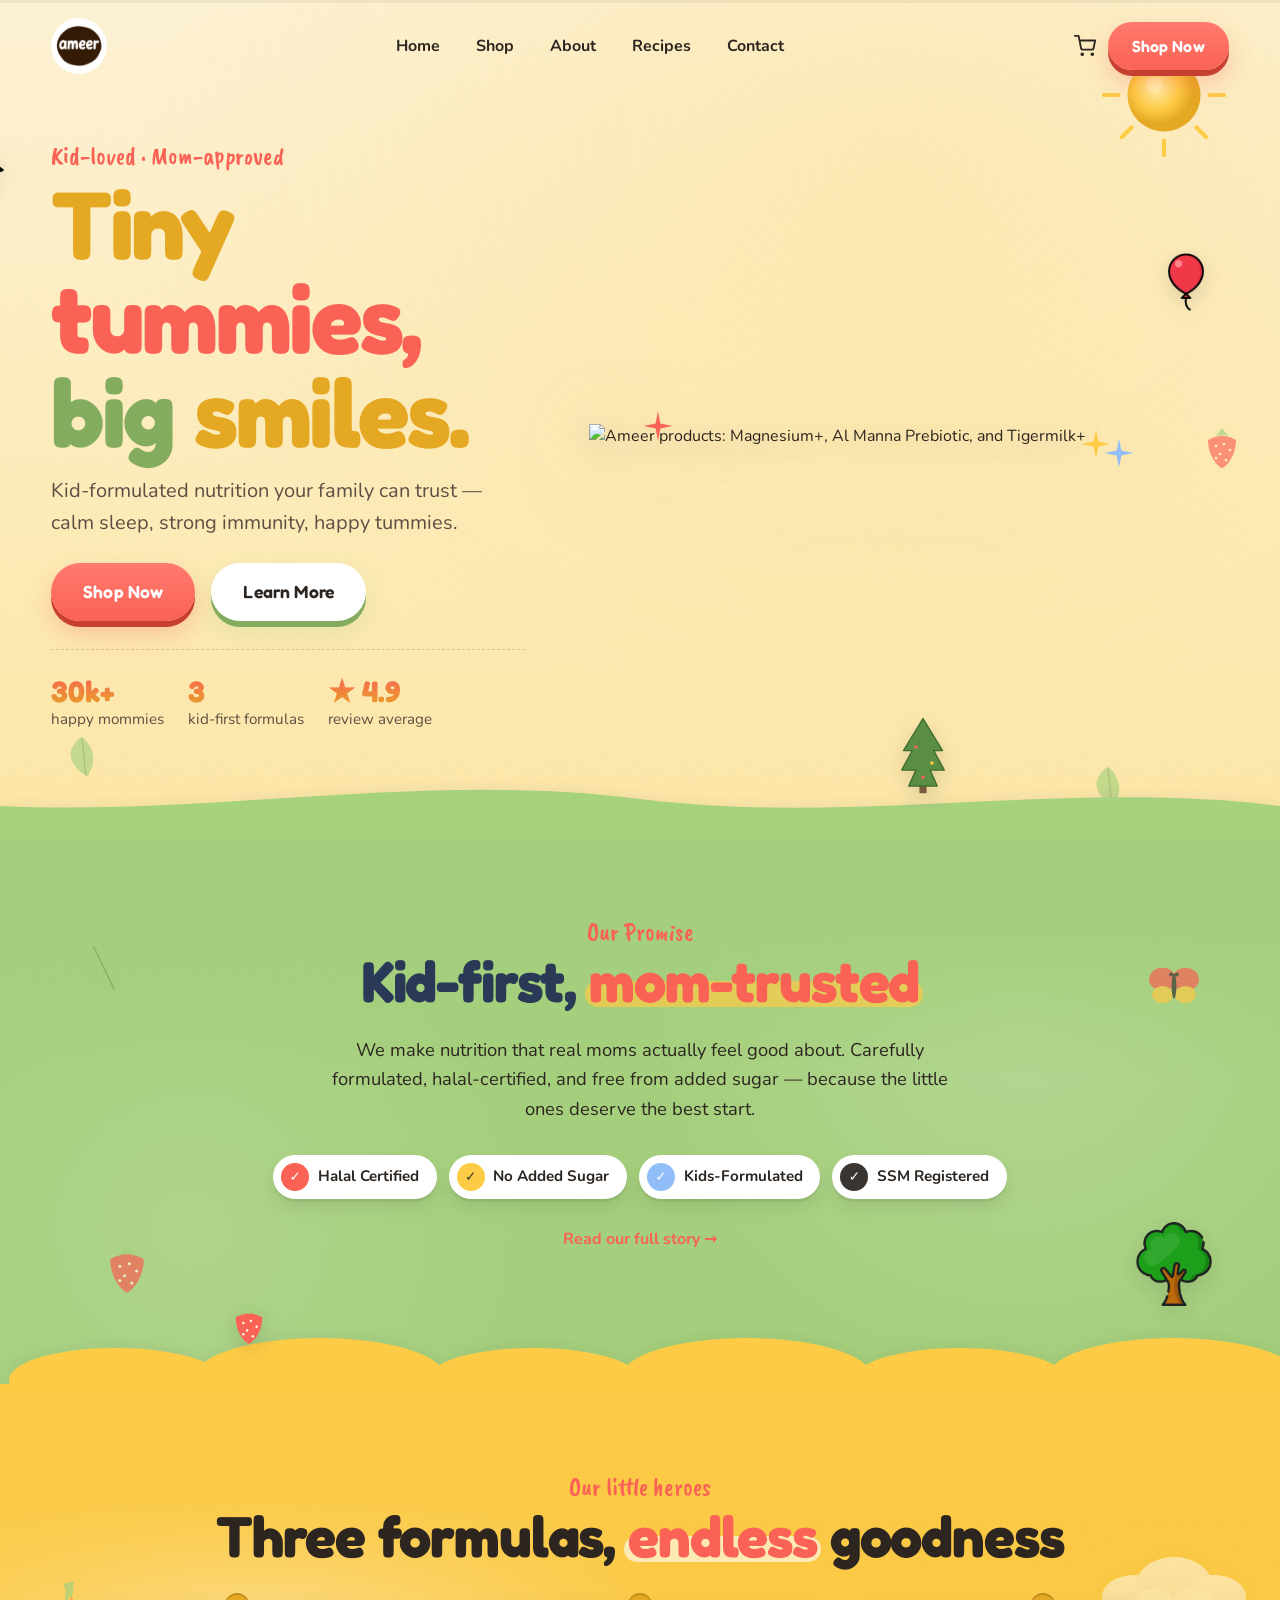
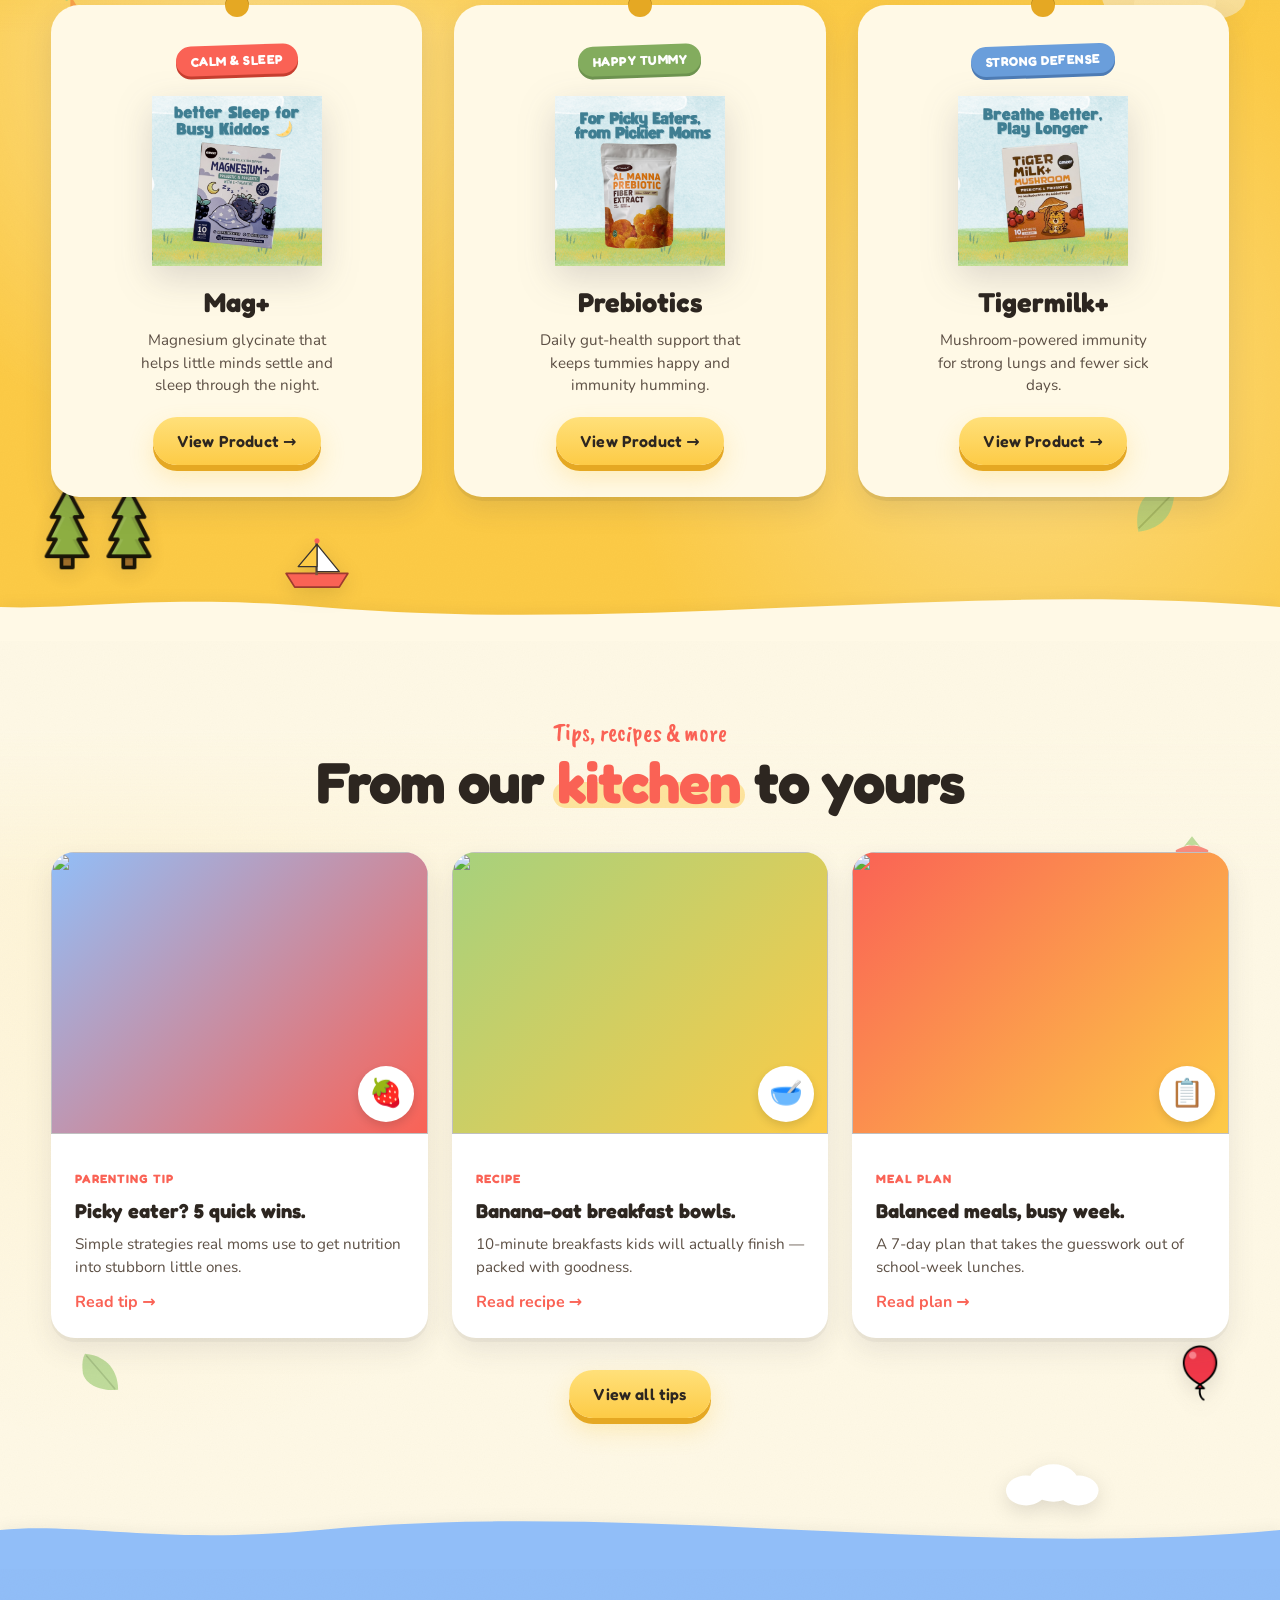
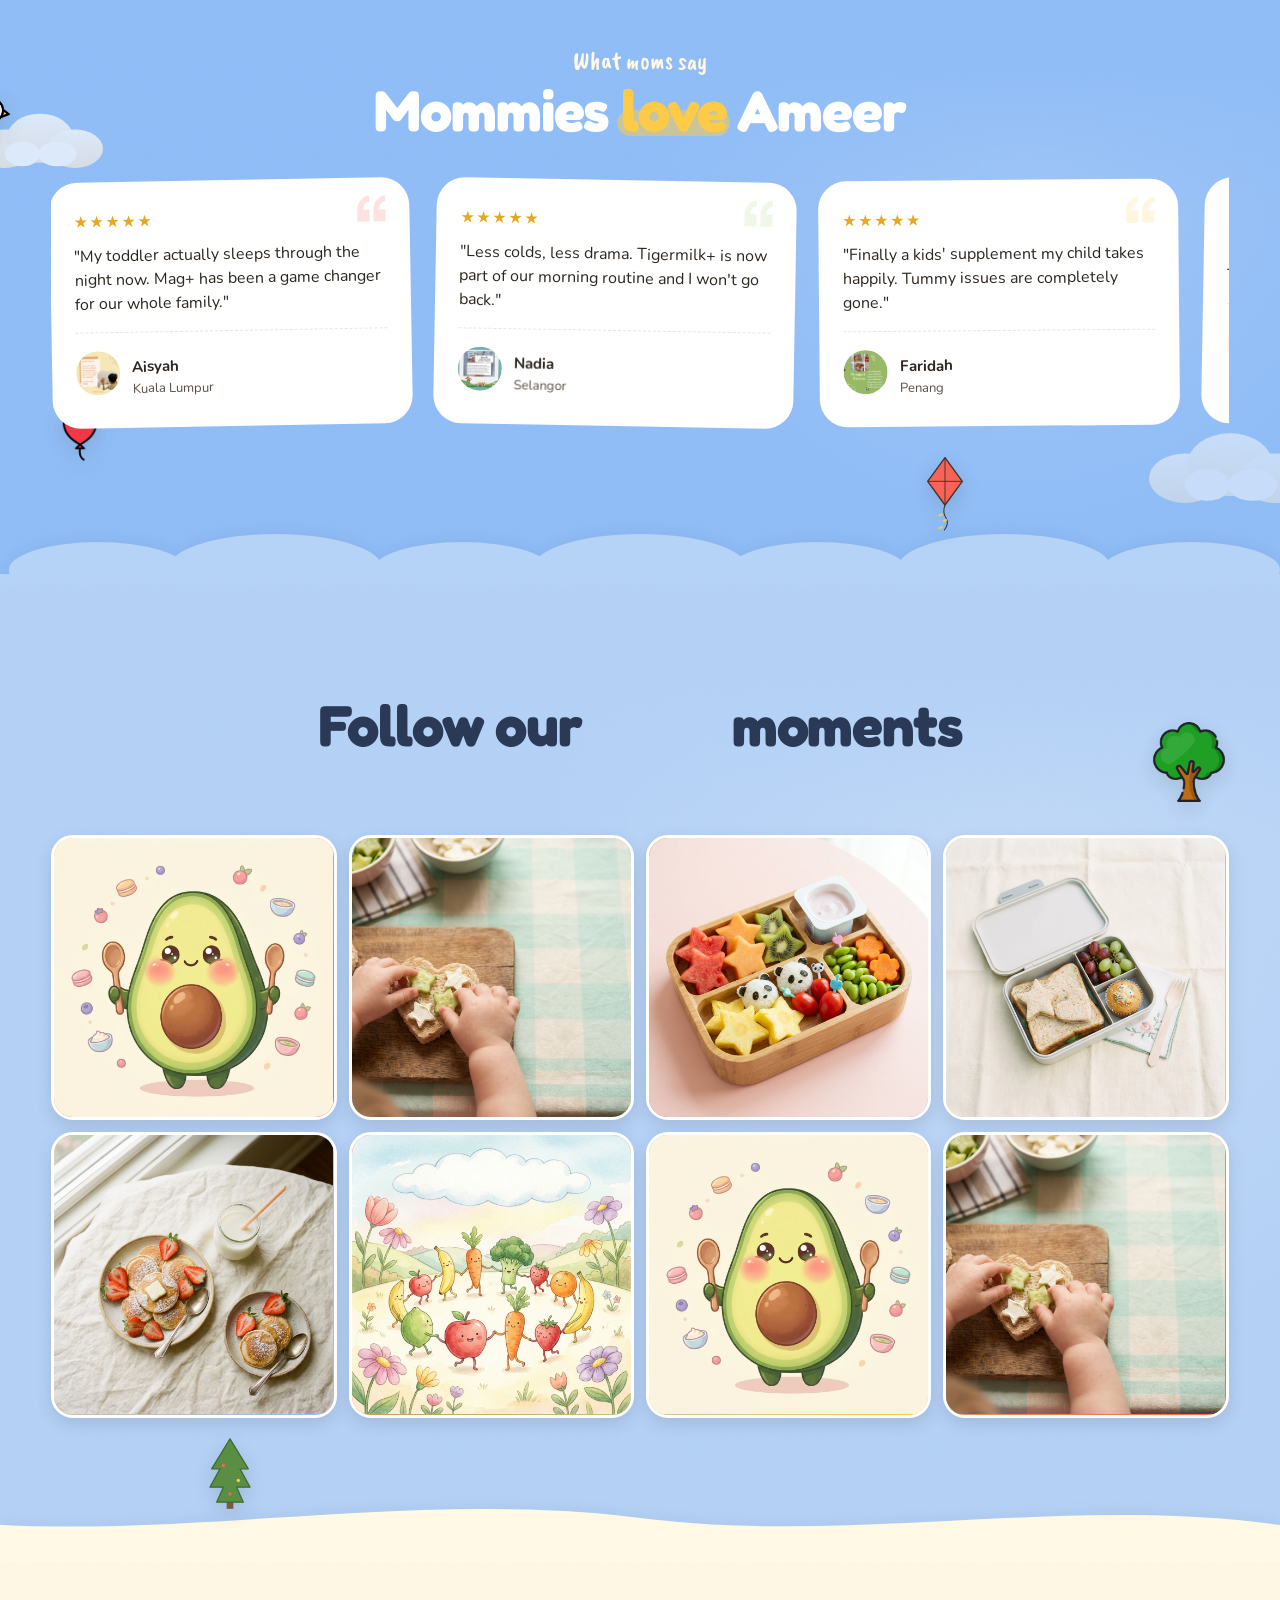
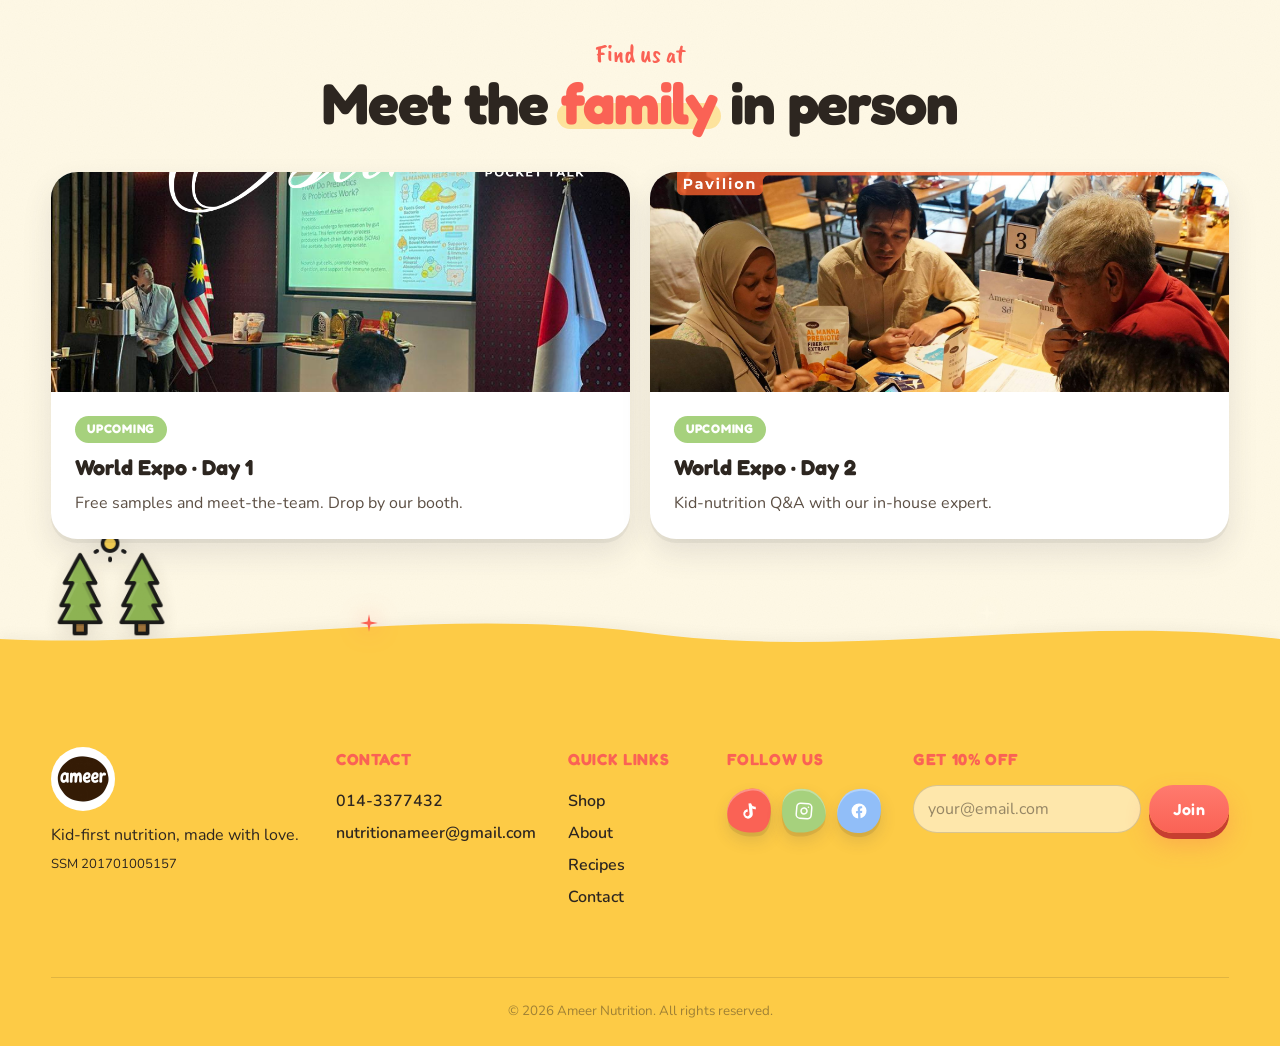
==== commit 444d66b1: "Add floating kids icon decorations across homepage Distribute sticker-style PNG icons (bird, balloon" ====
--- a/index.html
+++ b/index.html
@@ -189,6 +189,8 @@
         <svg class="hero-deco hero-leaf-1" viewBox="0 0 40 50" data-parallax="0.3"><use href="#i-leaf"/></svg>
         <svg class="hero-deco hero-leaf-2" viewBox="0 0 40 50" data-parallax="0.35"><use href="#i-leaf"/></svg>
         <svg class="hero-deco hero-strawberry" viewBox="0 0 40 50" data-parallax="0.5"><use href="#i-strawberry"/></svg>
+        <div class="kid-icon kid-icon-fly kid-bird-hero" aria-hidden="true" data-parallax="0.12"><img src="assets/icon-kids/bird.png" alt="" /></div>
+        <div class="kid-icon kid-icon-bob kid-balloon-hero" aria-hidden="true" data-parallax="0.45"><img src="assets/icon-kids/balloon.png" alt="" /></div>
       </div>
       <div class="container hero-inner">
         <div class="hero-copy">
@@ -208,7 +210,7 @@
             <li><strong data-count="49" data-count-prefix="★ " data-count-divide="10">★ 0.0</strong> review average</li>
           </ul>
         </div>
-        <div class="hero-visual">
+        <div class="hero-visual" data-anim="pop-in" data-anim-delay="400">
           <div class="cloud-frame">
             <img src="assets/hero-visual.png" alt="Ameer products: Magnesium+, Al Manna Prebiotic, and Tigermilk+" class="hero-product-shot" />
             <svg class="cloud-frame-spark spark-1" viewBox="0 0 30 30" style="color:#FDCB46"><use href="#i-sparkle"/></svg>
@@ -232,6 +234,8 @@
       <svg class="about-deco about-deco-leaf-2" viewBox="0 0 40 50" aria-hidden="true"><use href="#i-leaf"/></svg>
       <svg class="about-deco about-deco-berry" viewBox="0 0 40 50" aria-hidden="true"><use href="#i-strawberry"/></svg>
       <svg class="about-deco about-deco-butterfly" viewBox="0 0 60 50" aria-hidden="true"><use href="#i-butterfly"/></svg>
+      <div class="kid-icon kid-icon-wiggle kid-ladybug-about" aria-hidden="true" data-parallax="0.25"><img src="assets/icon-kids/ladybug.png" alt="" /></div>
+      <div class="kid-icon kid-icon-sway kid-tree-about" aria-hidden="true" data-parallax="0.15"><img src="assets/icon-kids/tree.png" alt="" /></div>
       <div class="container about-inner">
         <span class="eyebrow" data-anim="reveal-up">Our Promise</span>
         <h2 id="aboutTitle" class="section-title" data-anim="word-reveal">Kid-first, <span>mom-trusted</span></h2>
@@ -266,6 +270,7 @@
       <svg class="products-deco products-deco-carrot" viewBox="0 0 40 60" aria-hidden="true"><use href="#i-carrot"/></svg>
       <svg class="products-deco products-deco-cloud" viewBox="0 0 160 80" aria-hidden="true" style="opacity:0.5"><use href="#i-cloud"/></svg>
       <svg class="products-deco products-deco-leaf" viewBox="0 0 40 50" aria-hidden="true"><use href="#i-leaf"/></svg>
+      <div class="kid-icon kid-icon-sway kid-forest-products" aria-hidden="true" data-parallax="0.1"><img src="assets/icon-kids/forest.png" alt="" /></div>
       <div class="container">
         <span class="eyebrow" data-anim="reveal-up">Our little heroes</span>
         <h2 id="productsTitle" class="section-title" data-anim="word-reveal">Three formulas, <span>endless</span> goodness</h2>
@@ -306,6 +311,8 @@
     <section class="tips reveal" id="recipes" aria-labelledby="tipsTitle">
       <svg class="tips-deco tips-deco-berry" viewBox="0 0 40 50" aria-hidden="true"><use href="#i-strawberry"/></svg>
       <svg class="tips-deco tips-deco-leaf" viewBox="0 0 40 50" aria-hidden="true"><use href="#i-leaf"/></svg>
+      <div class="kid-icon kid-icon-wiggle kid-ladybug-tips" aria-hidden="true" data-parallax="0.2"><img src="assets/icon-kids/ladybug.png" alt="" /></div>
+      <div class="kid-icon kid-icon-bob kid-balloon-tips" aria-hidden="true" data-parallax="0.3"><img src="assets/icon-kids/balloon.png" alt="" /></div>
       <div class="container">
         <span class="eyebrow" data-anim="reveal-up">Tips, recipes &amp; more</span>
         <h2 id="tipsTitle" class="section-title" data-anim="word-reveal">From our <span>kitchen</span> to yours</h2>
@@ -358,6 +365,8 @@
     <section class="feedback reveal" aria-labelledby="feedbackTitle">
       <svg class="feedback-deco feedback-deco-cloud-1" viewBox="0 0 160 80" aria-hidden="true"><use href="#i-cloud"/></svg>
       <svg class="feedback-deco feedback-deco-cloud-2" viewBox="0 0 160 80" aria-hidden="true"><use href="#i-cloud"/></svg>
+      <div class="kid-icon kid-icon-fly kid-bird-feedback" aria-hidden="true" data-parallax="0.12"><img src="assets/icon-kids/bird.png" alt="" /></div>
+      <div class="kid-icon kid-icon-bob kid-balloon-feedback" aria-hidden="true" data-parallax="0.3"><img src="assets/icon-kids/balloon.png" alt="" /></div>
       <div class="container">
         <span class="eyebrow" data-anim="reveal-up" style="color:#FFF9E6">What moms say</span>
         <h2 id="feedbackTitle" class="section-title" data-anim="word-reveal">Mommies <span>love</span> Ameer</h2>
@@ -453,6 +462,7 @@
 
     <!-- ============ SOCIAL ============ -->
     <section class="social reveal" aria-labelledby="socialTitle">
+      <div class="kid-icon kid-icon-sway kid-tree-social" aria-hidden="true" data-parallax="0.15"><img src="assets/icon-kids/tree.png" alt="" /></div>
       <div class="container">
         <span class="eyebrow" data-anim="reveal-up">@ameer.nutrition</span>
         <h2 id="socialTitle" class="section-title" data-anim="word-reveal">Follow our <span>little</span> moments</h2>
@@ -479,6 +489,7 @@
 
     <!-- ============ EVENTS ============ -->
     <section class="events reveal" aria-labelledby="eventsTitle">
+      <div class="kid-icon kid-icon-sway kid-forest-events" aria-hidden="true" data-parallax="0.1"><img src="assets/icon-kids/forest.png" alt="" /></div>
       <div class="container">
         <span class="eyebrow" data-anim="reveal-up">Find us at</span>
         <h2 id="eventsTitle" class="section-title" data-anim="word-reveal">Meet the <span>family</span> in person</h2>
--- a/css/sunny-v2.css
+++ b/css/sunny-v2.css
@@ -364,6 +364,57 @@
   75% { transform: translate(40px, 30px) rotate(5deg); }
 }
 
+/* === Kids sticker icons (floating PNG decorations) === */
+.theme-sunny .kid-icon {
+  position: absolute;
+  z-index: 1;
+  pointer-events: none;
+  filter: drop-shadow(0 6px 10px rgba(58, 53, 48, 0.15));
+  will-change: transform;
+}
+.theme-sunny .kid-icon img {
+  display: block;
+  width: 100%;
+  height: auto;
+}
+
+/* Inner <img> carries the ambient motion so it composes with wrapper parallax */
+.theme-sunny .kid-icon-bob img { animation: bob 5s ease-in-out infinite; }
+.theme-sunny .kid-icon-sway img { animation: sway 6s ease-in-out infinite; }
+.theme-sunny .kid-icon-wiggle img { animation: wiggle 2.5s ease-in-out infinite; }
+.theme-sunny .kid-icon-fly img { animation: fly-across 26s linear infinite; }
+
+/* Hero */
+.theme-sunny .kid-bird-hero { top: 16%; left: -70px; width: clamp(46px, 6vw, 76px); }
+.theme-sunny .kid-balloon-hero { top: 30%; right: 5%; width: clamp(38px, 5vw, 60px); }
+/* About */
+.theme-sunny .kid-ladybug-about { top: 16%; left: 5%; width: clamp(34px, 4.5vw, 52px); }
+.theme-sunny .kid-tree-about { bottom: 16%; right: 5%; width: clamp(48px, 7vw, 84px); opacity: 0.92; }
+/* Products */
+.theme-sunny .kid-forest-products { bottom: 8%; left: 3%; width: clamp(64px, 10vw, 120px); opacity: 0.9; }
+/* Tips */
+.theme-sunny .kid-ladybug-tips { top: 14%; left: 4%; width: clamp(32px, 4.5vw, 50px); }
+.theme-sunny .kid-balloon-tips { bottom: 18%; right: 4%; width: clamp(36px, 5vw, 58px); }
+/* Feedback */
+.theme-sunny .kid-bird-feedback { top: 18%; left: -60px; width: clamp(44px, 6vw, 72px); }
+.theme-sunny .kid-balloon-feedback { bottom: 20%; left: 4%; width: clamp(36px, 5vw, 58px); }
+/* Social */
+.theme-sunny .kid-tree-social { top: 14%; right: 4%; width: clamp(46px, 7vw, 80px); opacity: 0.92; }
+/* Events */
+.theme-sunny .kid-forest-events { bottom: 6%; left: 4%; width: clamp(64px, 10vw, 120px); opacity: 0.9; }
+
+@keyframes wiggle {
+  0%, 100% { transform: rotate(-7deg); }
+  50% { transform: rotate(7deg); }
+}
+@keyframes fly-across {
+  0% { transform: translate(0, 0); }
+  25% { transform: translate(28vw, -14px); }
+  50% { transform: translate(56vw, 6px); }
+  75% { transform: translate(84vw, -10px); }
+  100% { transform: translate(112vw, 0); }
+}
+
 .theme-sunny .about .eyebrow { color: var(--coral); }
 .theme-sunny .about .section-title { color: var(--night); }
 .theme-sunny .about .section-title span::after { background: var(--sun); opacity: 0.7; }
@@ -786,6 +837,15 @@
   will-change: transform, opacity;
 }
 .theme-v2 [data-anim="reveal-up"].in-view { opacity: 1; transform: none; }
+
+/* === Pop-in (scale + fade with a gentle overshoot) — for the hero visual === */
+.theme-v2 [data-anim="pop-in"] {
+  opacity: 0;
+  transform: translateY(30px) scale(0.9);
+  transition: opacity 1s ease, transform 1.1s cubic-bezier(0.34, 1.56, 0.64, 1);
+  will-change: transform, opacity;
+}
+.theme-v2 [data-anim="pop-in"].in-view { opacity: 1; transform: none; }
 
 /* === Stagger children up === */
 .theme-v2 [data-anim="stagger-up"] > * {
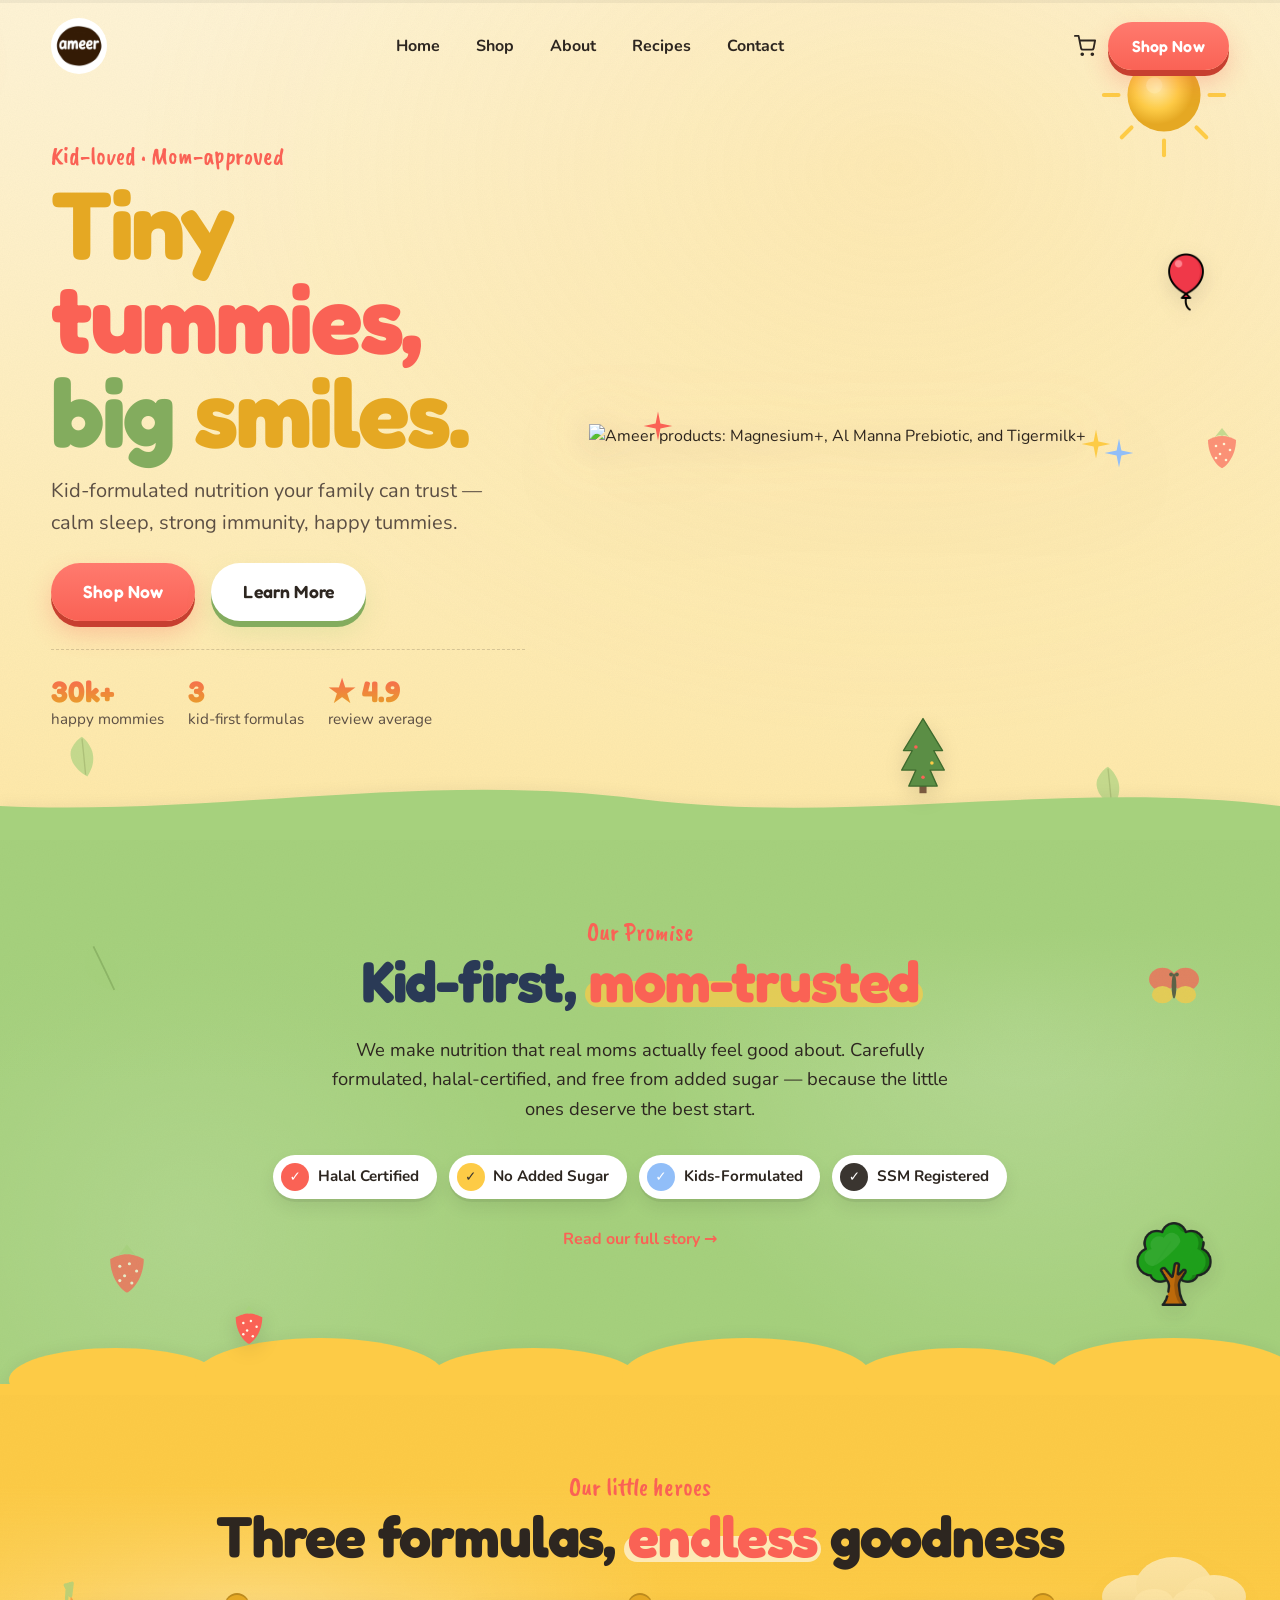
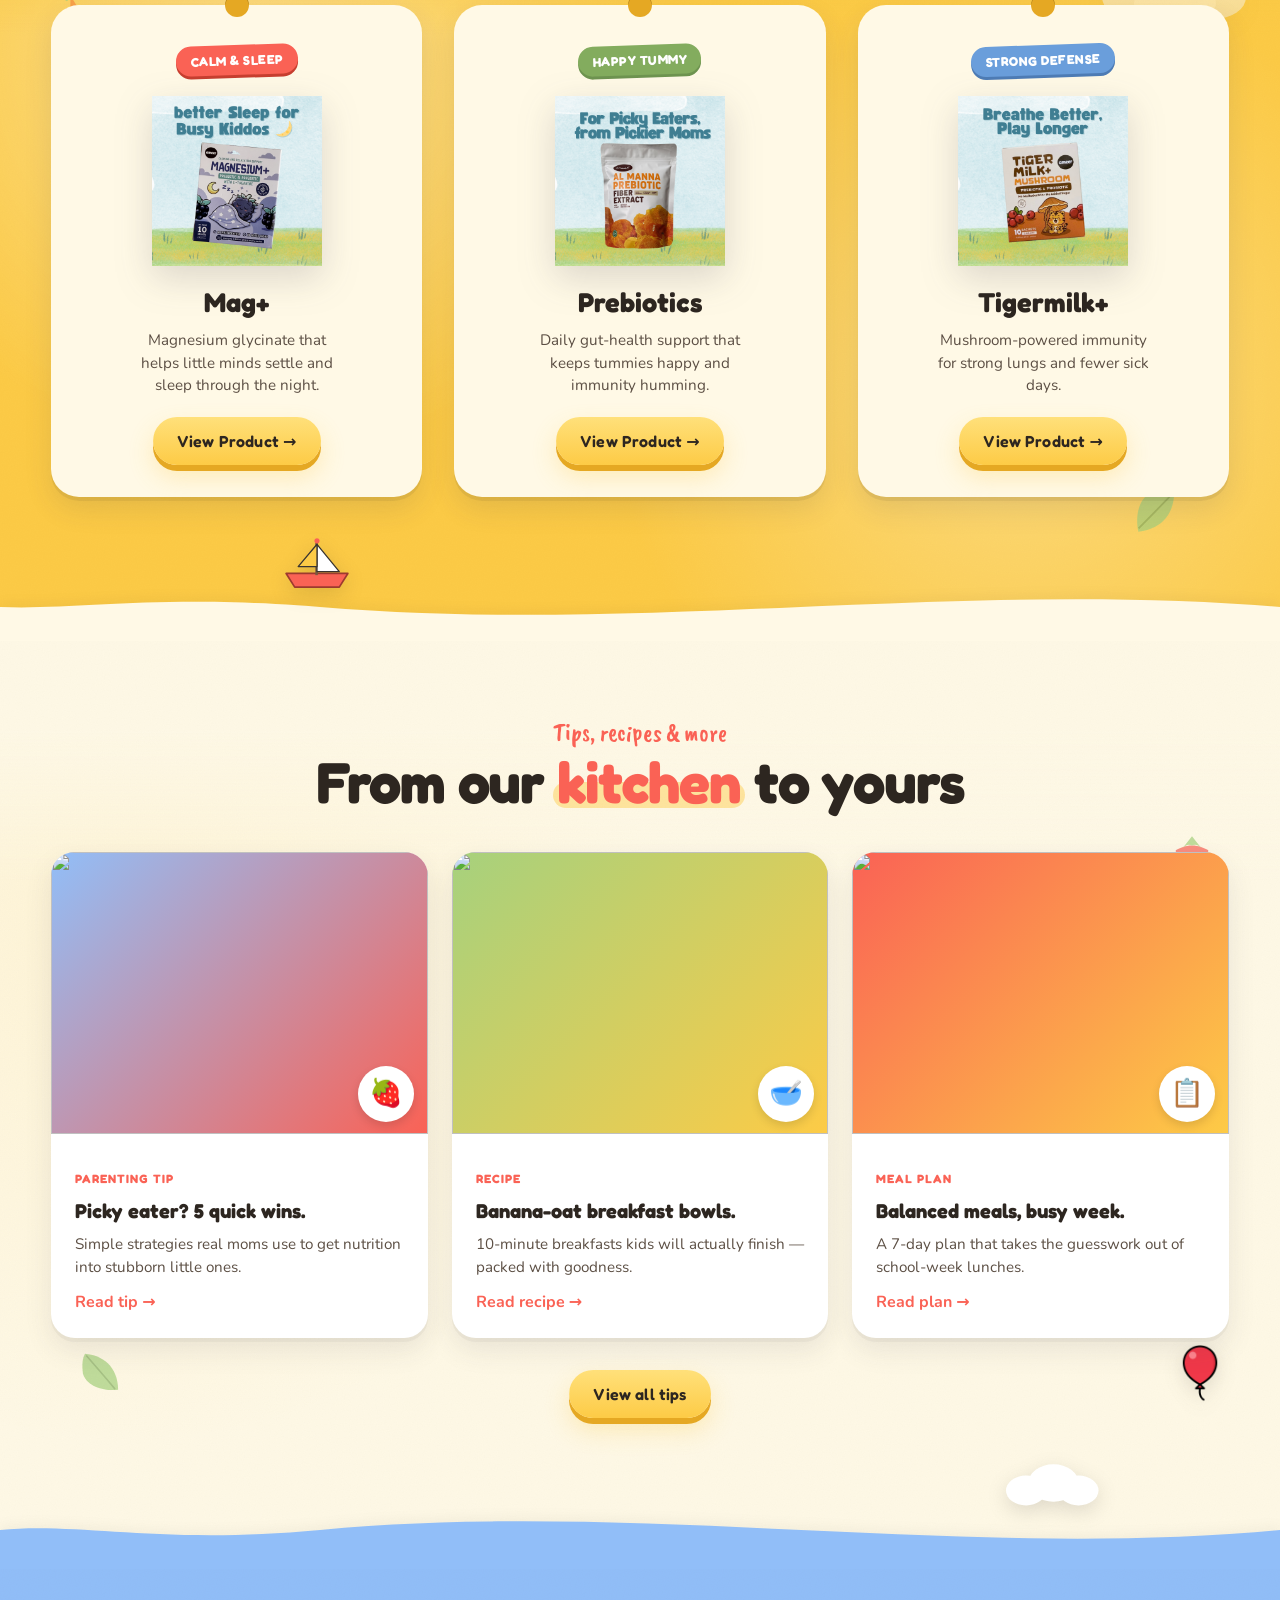
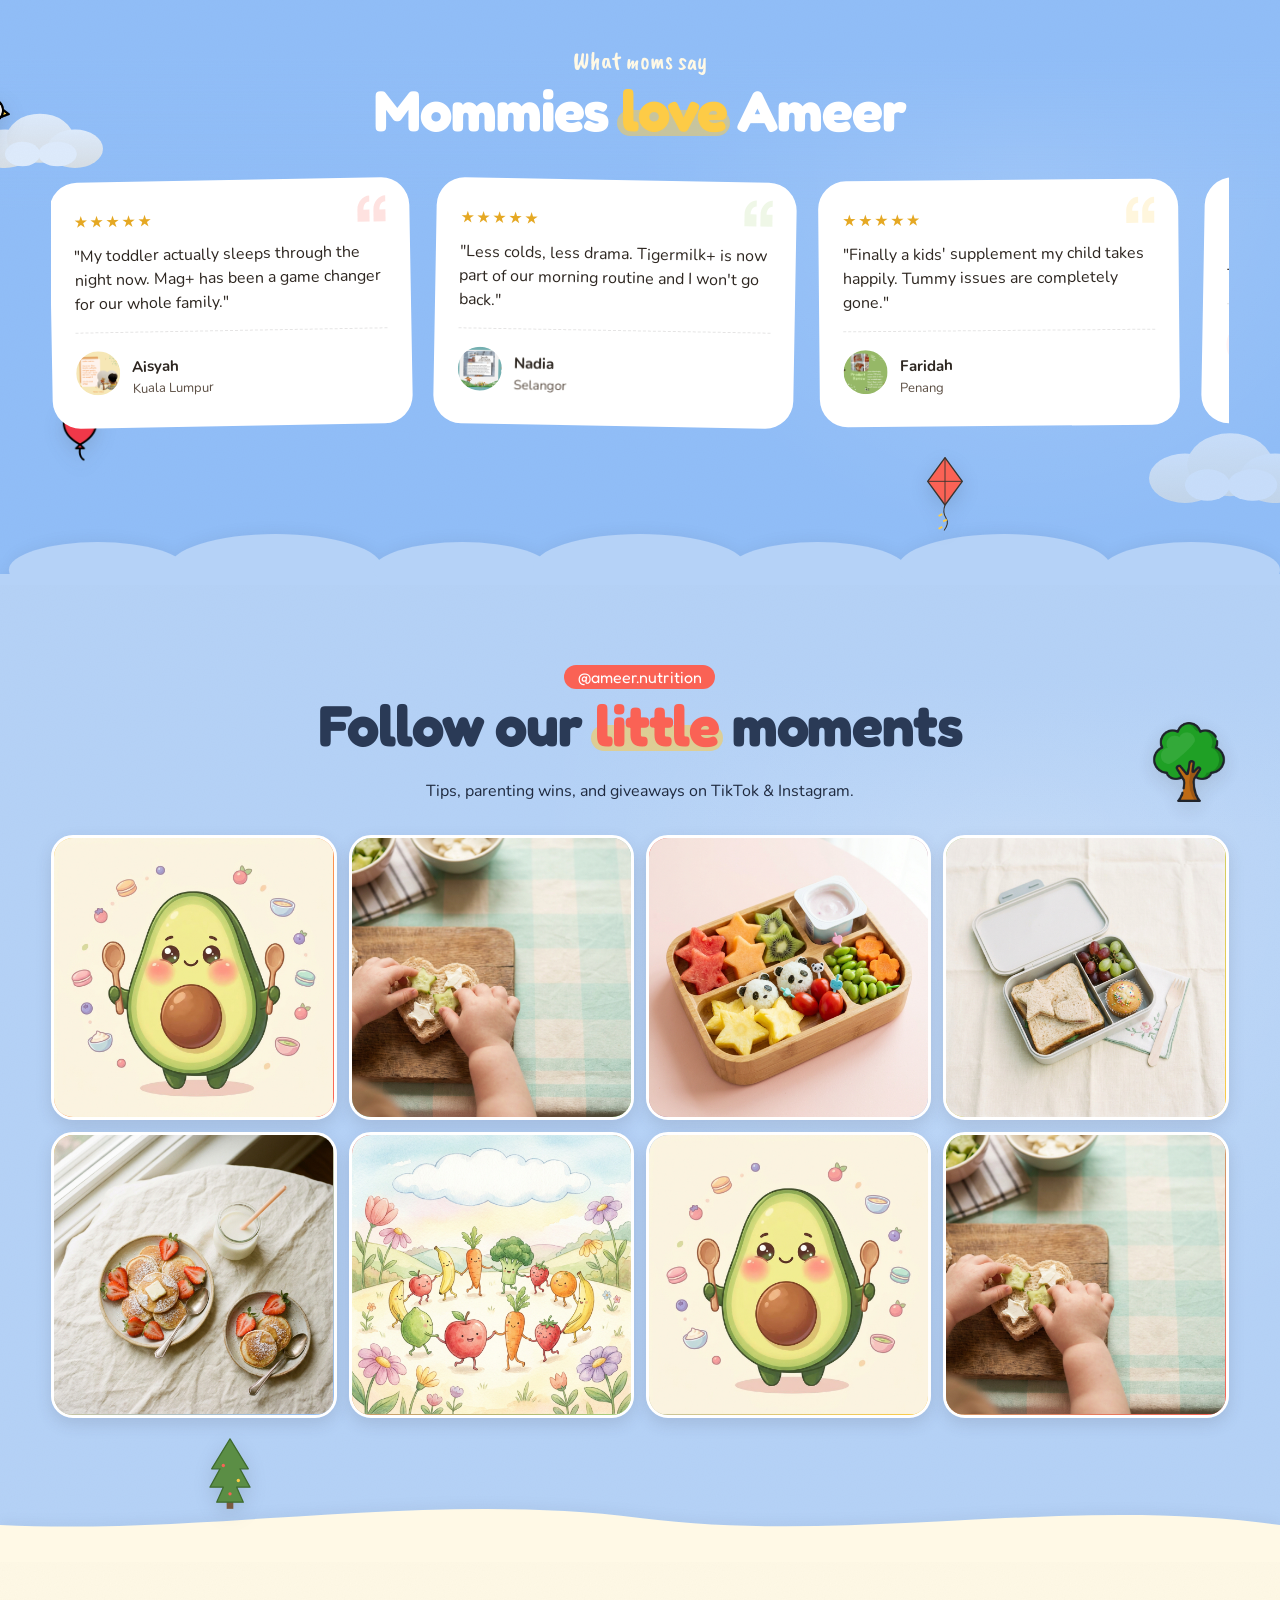
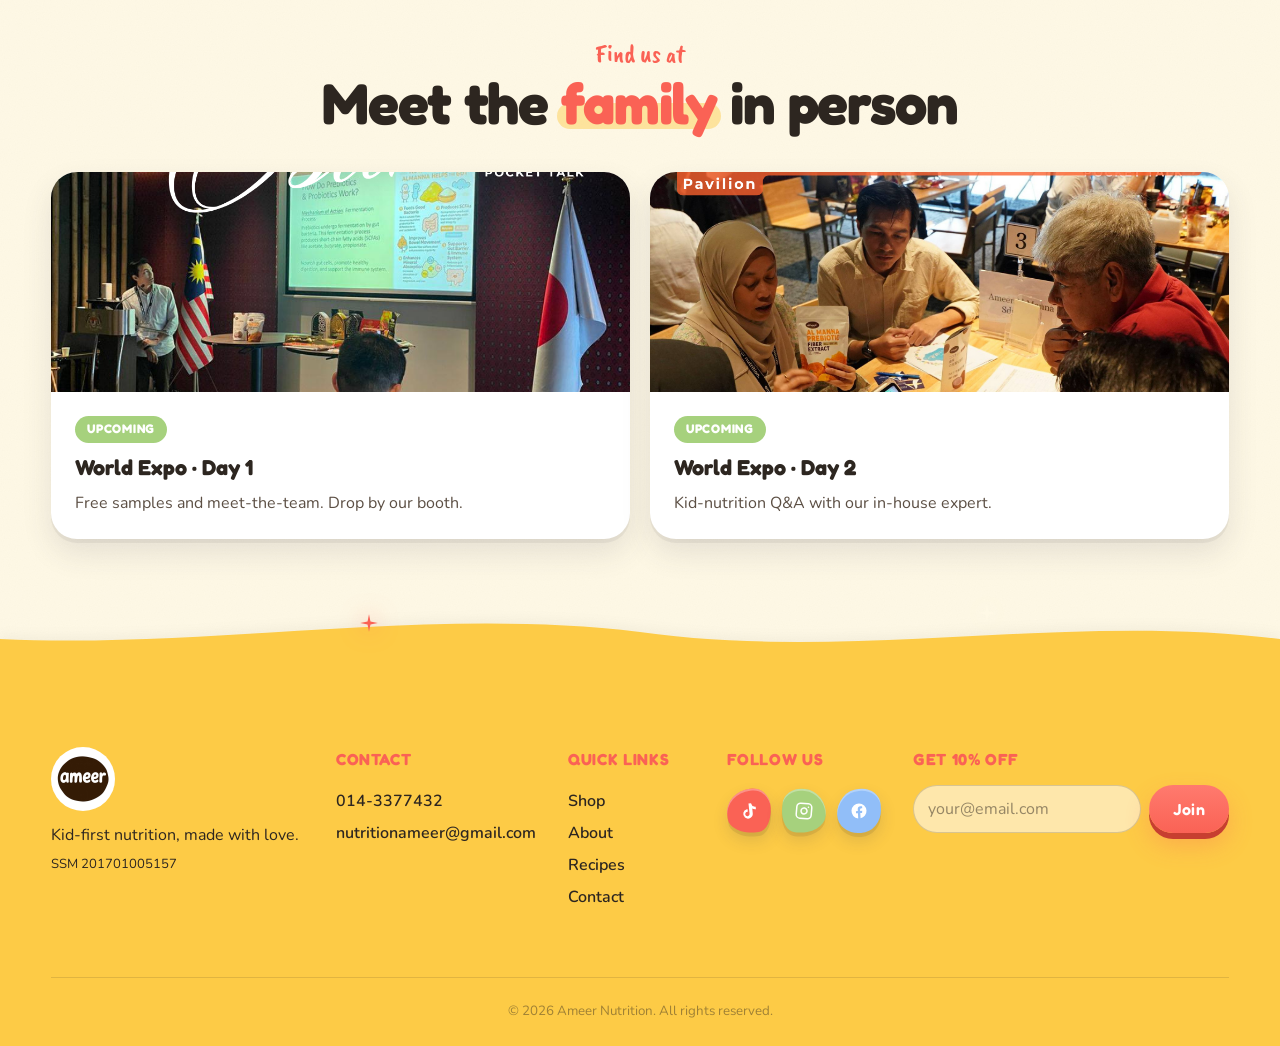
==== commit a5cd9587: "Remove hero dove and forest icons (not suitable) Co-Authored-By: Claude Opus 4.8 (1M context) <norep" ====
--- a/index.html
+++ b/index.html
@@ -189,7 +189,6 @@
         <svg class="hero-deco hero-leaf-1" viewBox="0 0 40 50" data-parallax="0.3"><use href="#i-leaf"/></svg>
         <svg class="hero-deco hero-leaf-2" viewBox="0 0 40 50" data-parallax="0.35"><use href="#i-leaf"/></svg>
         <svg class="hero-deco hero-strawberry" viewBox="0 0 40 50" data-parallax="0.5"><use href="#i-strawberry"/></svg>
-        <div class="kid-icon kid-icon-fly kid-bird-hero" aria-hidden="true" data-parallax="0.12"><img src="assets/icon-kids/bird.png" alt="" /></div>
         <div class="kid-icon kid-icon-bob kid-balloon-hero" aria-hidden="true" data-parallax="0.45"><img src="assets/icon-kids/balloon.png" alt="" /></div>
       </div>
       <div class="container hero-inner">
@@ -270,7 +269,6 @@
       <svg class="products-deco products-deco-carrot" viewBox="0 0 40 60" aria-hidden="true"><use href="#i-carrot"/></svg>
       <svg class="products-deco products-deco-cloud" viewBox="0 0 160 80" aria-hidden="true" style="opacity:0.5"><use href="#i-cloud"/></svg>
       <svg class="products-deco products-deco-leaf" viewBox="0 0 40 50" aria-hidden="true"><use href="#i-leaf"/></svg>
-      <div class="kid-icon kid-icon-sway kid-forest-products" aria-hidden="true" data-parallax="0.1"><img src="assets/icon-kids/forest.png" alt="" /></div>
       <div class="container">
         <span class="eyebrow" data-anim="reveal-up">Our little heroes</span>
         <h2 id="productsTitle" class="section-title" data-anim="word-reveal">Three formulas, <span>endless</span> goodness</h2>
@@ -489,7 +487,6 @@
 
     <!-- ============ EVENTS ============ -->
     <section class="events reveal" aria-labelledby="eventsTitle">
-      <div class="kid-icon kid-icon-sway kid-forest-events" aria-hidden="true" data-parallax="0.1"><img src="assets/icon-kids/forest.png" alt="" /></div>
       <div class="container">
         <span class="eyebrow" data-anim="reveal-up">Find us at</span>
         <h2 id="eventsTitle" class="section-title" data-anim="word-reveal">Meet the <span>family</span> in person</h2>
--- a/css/sunny-v2.css
+++ b/css/sunny-v2.css
@@ -385,13 +385,10 @@
 .theme-sunny .kid-icon-fly img { animation: fly-across 26s linear infinite; }
 
 /* Hero */
-.theme-sunny .kid-bird-hero { top: 16%; left: -70px; width: clamp(46px, 6vw, 76px); }
 .theme-sunny .kid-balloon-hero { top: 30%; right: 5%; width: clamp(38px, 5vw, 60px); }
 /* About */
 .theme-sunny .kid-ladybug-about { top: 16%; left: 5%; width: clamp(34px, 4.5vw, 52px); }
 .theme-sunny .kid-tree-about { bottom: 16%; right: 5%; width: clamp(48px, 7vw, 84px); opacity: 0.92; }
-/* Products */
-.theme-sunny .kid-forest-products { bottom: 8%; left: 3%; width: clamp(64px, 10vw, 120px); opacity: 0.9; }
 /* Tips */
 .theme-sunny .kid-ladybug-tips { top: 14%; left: 4%; width: clamp(32px, 4.5vw, 50px); }
 .theme-sunny .kid-balloon-tips { bottom: 18%; right: 4%; width: clamp(36px, 5vw, 58px); }
@@ -400,9 +397,6 @@
 .theme-sunny .kid-balloon-feedback { bottom: 20%; left: 4%; width: clamp(36px, 5vw, 58px); }
 /* Social */
 .theme-sunny .kid-tree-social { top: 14%; right: 4%; width: clamp(46px, 7vw, 80px); opacity: 0.92; }
-/* Events */
-.theme-sunny .kid-forest-events { bottom: 6%; left: 4%; width: clamp(64px, 10vw, 120px); opacity: 0.9; }
-
 @keyframes wiggle {
   0%, 100% { transform: rotate(-7deg); }
   50% { transform: rotate(7deg); }
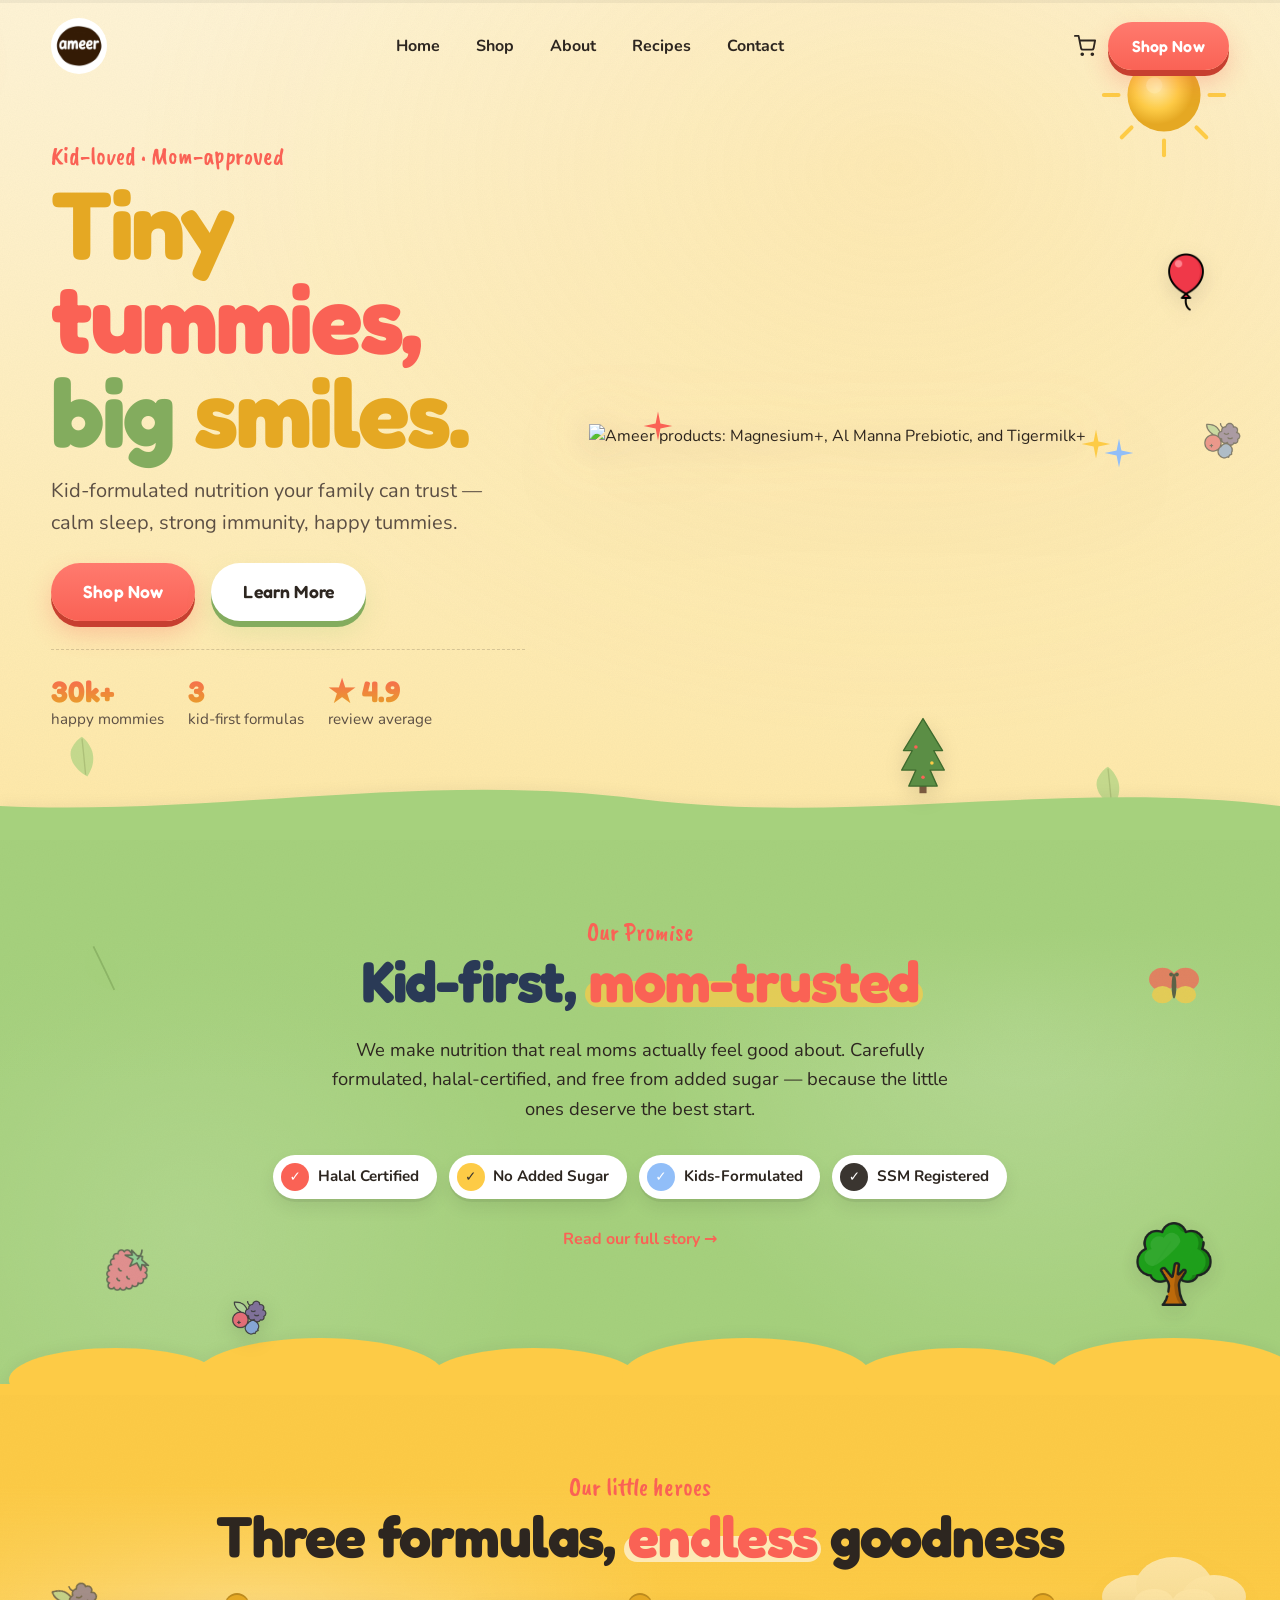
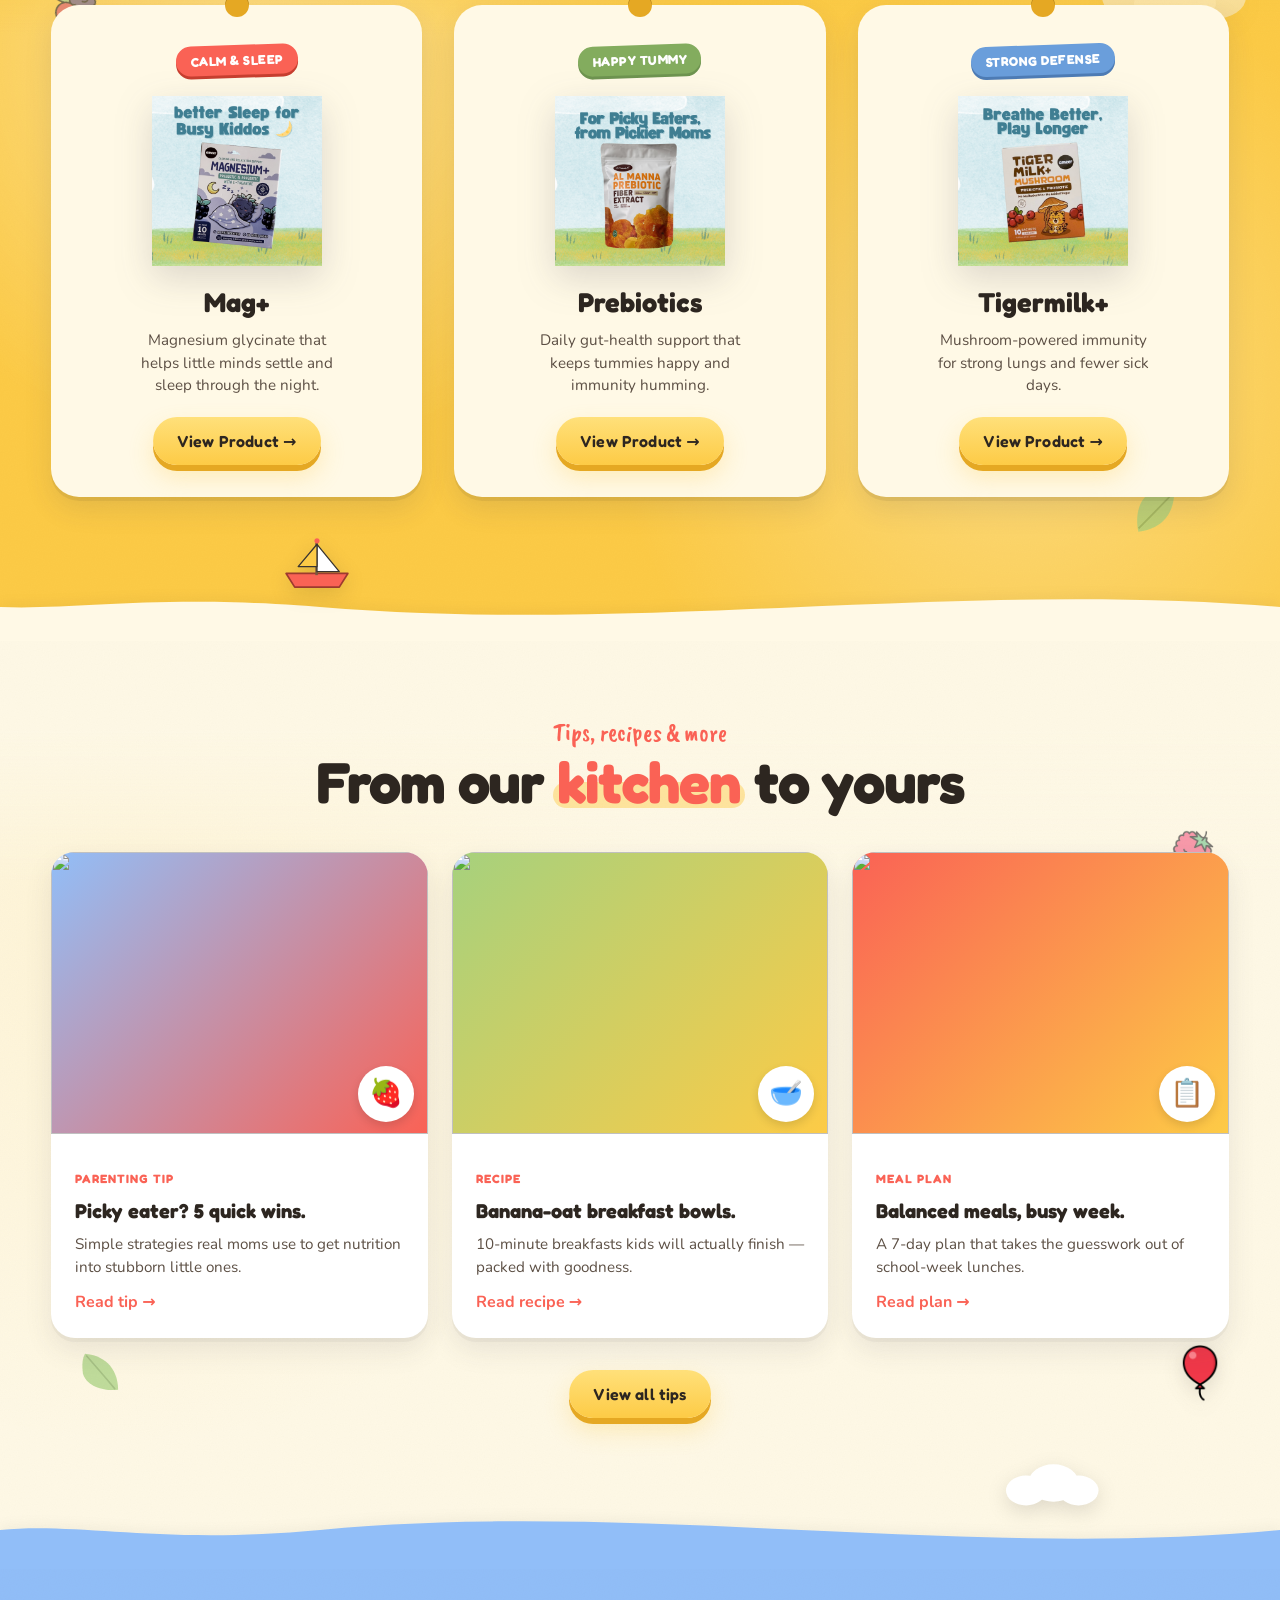
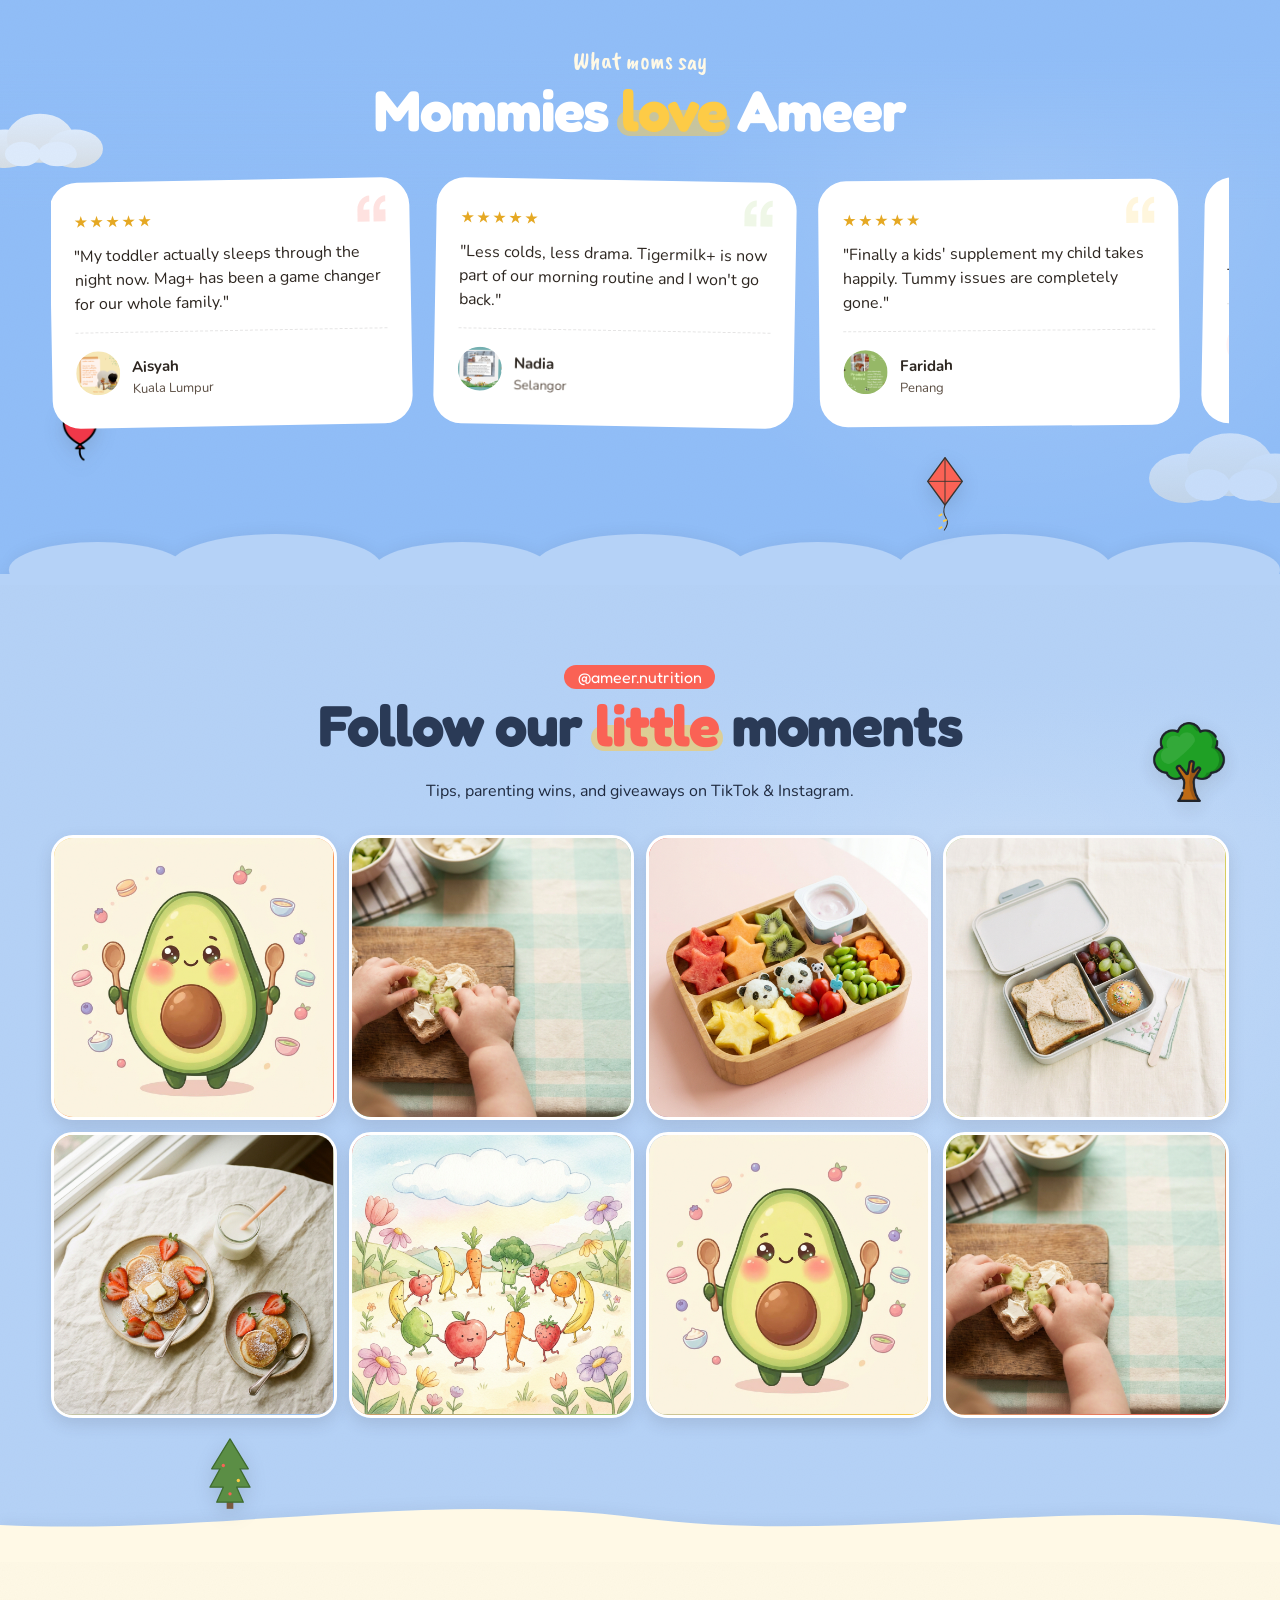
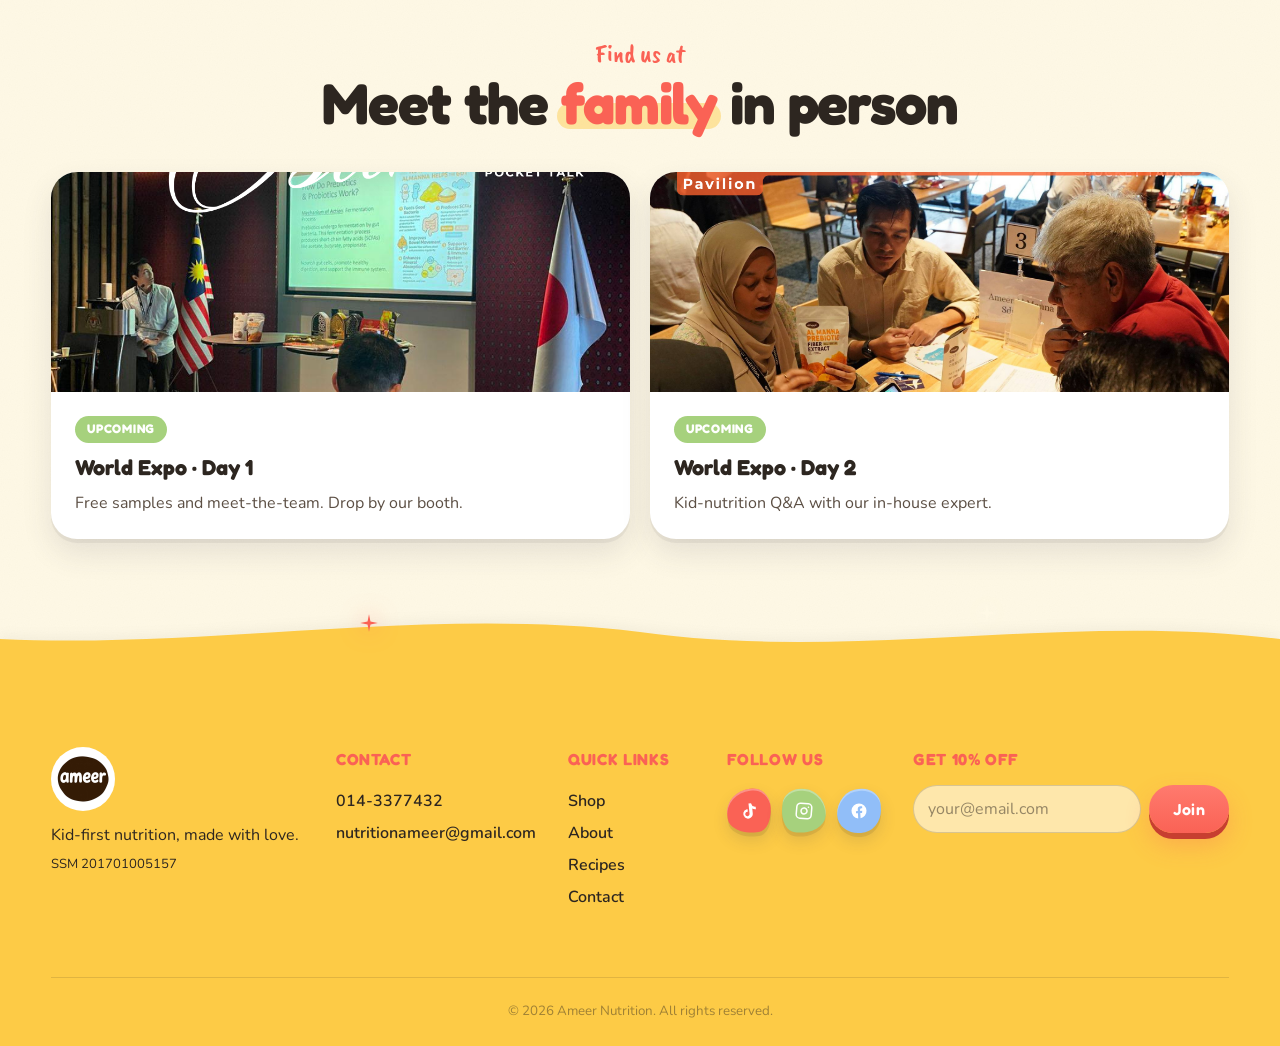
==== commit cd1c5ae0: "Swap berry/carrot SVGs for PNG stickers, drop feedback dove Replace the strawberry and carrot SVG de" ====
--- a/index.html
+++ b/index.html
@@ -86,25 +86,6 @@
       <symbol id="i-leaf" viewBox="0 0 40 50">
         <path d="M20,2 C32,12 38,28 26,46 C18,42 4,30 8,16 C12,8 16,4 20,2 Z" fill="#A6D17D"/>
         <path d="M20,4 Q22,22 24,44" stroke="#83AC5E" stroke-width="1.5" fill="none"/>
-      </symbol>
-      <!-- strawberry -->
-      <symbol id="i-strawberry" viewBox="0 0 40 50">
-        <path d="M6,20 C6,38 18,48 20,48 C22,48 34,38 34,20 C30,18 26,16 20,16 C14,16 10,18 6,20 Z" fill="#FA6255"/>
-        <g fill="#FFF9E6">
-          <circle cx="14" cy="26" r="1.3"/>
-          <circle cx="22" cy="24" r="1.3"/>
-          <circle cx="28" cy="30" r="1.3"/>
-          <circle cx="18" cy="34" r="1.3"/>
-          <circle cx="24" cy="40" r="1.3"/>
-          <circle cx="14" cy="38" r="1.3"/>
-        </g>
-        <path d="M12,18 L20,8 L28,18 Q24,14 20,16 Q16,14 12,18 Z" fill="#A6D17D"/>
-      </symbol>
-      <!-- carrot -->
-      <symbol id="i-carrot" viewBox="0 0 40 60">
-        <path d="M20,12 L8,52 Q20,58 32,52 Z" fill="#FA8E3D"/>
-        <path d="M14,22 L16,24 M22,30 L24,32 M16,36 L18,38 M22,42 L24,44" stroke="#C5631C" stroke-width="1.5" stroke-linecap="round"/>
-        <path d="M16,14 L20,2 M20,12 L24,2 M20,12 L18,2 M20,12 L22,2" stroke="#A6D17D" stroke-width="3" stroke-linecap="round"/>
       </symbol>
       <!-- star sparkle -->
       <symbol id="i-sparkle" viewBox="0 0 30 30">
@@ -188,7 +169,7 @@
         <svg class="hero-balloon" viewBox="0 0 80 110" data-parallax="0.4"><use href="#i-balloon"/></svg>
         <svg class="hero-deco hero-leaf-1" viewBox="0 0 40 50" data-parallax="0.3"><use href="#i-leaf"/></svg>
         <svg class="hero-deco hero-leaf-2" viewBox="0 0 40 50" data-parallax="0.35"><use href="#i-leaf"/></svg>
-        <svg class="hero-deco hero-strawberry" viewBox="0 0 40 50" data-parallax="0.5"><use href="#i-strawberry"/></svg>
+        <img class="hero-deco hero-strawberry kid-swap" src="assets/icon-kids/berry.png" alt="" aria-hidden="true" data-parallax="0.5" />
         <div class="kid-icon kid-icon-bob kid-balloon-hero" aria-hidden="true" data-parallax="0.45"><img src="assets/icon-kids/balloon.png" alt="" /></div>
       </div>
       <div class="container hero-inner">
@@ -231,7 +212,7 @@
     <section class="about reveal" id="about" aria-labelledby="aboutTitle">
       <svg class="about-deco about-deco-leaf-1" viewBox="0 0 40 50" aria-hidden="true"><use href="#i-leaf"/></svg>
       <svg class="about-deco about-deco-leaf-2" viewBox="0 0 40 50" aria-hidden="true"><use href="#i-leaf"/></svg>
-      <svg class="about-deco about-deco-berry" viewBox="0 0 40 50" aria-hidden="true"><use href="#i-strawberry"/></svg>
+      <img class="about-deco about-deco-berry kid-swap" src="assets/icon-kids/blackberry.png" alt="" aria-hidden="true" />
       <svg class="about-deco about-deco-butterfly" viewBox="0 0 60 50" aria-hidden="true"><use href="#i-butterfly"/></svg>
       <div class="kid-icon kid-icon-wiggle kid-ladybug-about" aria-hidden="true" data-parallax="0.25"><img src="assets/icon-kids/ladybug.png" alt="" /></div>
       <div class="kid-icon kid-icon-sway kid-tree-about" aria-hidden="true" data-parallax="0.15"><img src="assets/icon-kids/tree.png" alt="" /></div>
@@ -260,13 +241,13 @@
             <ellipse cx="1320" cy="70" rx="140" ry="38"/>
           </g>
         </svg>
-        <svg class="divider-deco divider-strawberry" viewBox="0 0 40 50"><use href="#i-strawberry"/></svg>
+        <img class="divider-deco divider-strawberry kid-swap" src="assets/icon-kids/berry.png" alt="" aria-hidden="true" />
       </div>
     </section>
 
     <!-- ============ PRODUCTS ============ -->
     <section class="products reveal" id="shop" aria-labelledby="productsTitle">
-      <svg class="products-deco products-deco-carrot" viewBox="0 0 40 60" aria-hidden="true"><use href="#i-carrot"/></svg>
+      <img class="products-deco products-deco-carrot kid-swap" src="assets/icon-kids/berry.png" alt="" aria-hidden="true" />
       <svg class="products-deco products-deco-cloud" viewBox="0 0 160 80" aria-hidden="true" style="opacity:0.5"><use href="#i-cloud"/></svg>
       <svg class="products-deco products-deco-leaf" viewBox="0 0 40 50" aria-hidden="true"><use href="#i-leaf"/></svg>
       <div class="container">
@@ -307,7 +288,7 @@
 
     <!-- ============ TIPS ============ -->
     <section class="tips reveal" id="recipes" aria-labelledby="tipsTitle">
-      <svg class="tips-deco tips-deco-berry" viewBox="0 0 40 50" aria-hidden="true"><use href="#i-strawberry"/></svg>
+      <img class="tips-deco tips-deco-berry kid-swap" src="assets/icon-kids/blackberry.png" alt="" aria-hidden="true" />
       <svg class="tips-deco tips-deco-leaf" viewBox="0 0 40 50" aria-hidden="true"><use href="#i-leaf"/></svg>
       <div class="kid-icon kid-icon-wiggle kid-ladybug-tips" aria-hidden="true" data-parallax="0.2"><img src="assets/icon-kids/ladybug.png" alt="" /></div>
       <div class="kid-icon kid-icon-bob kid-balloon-tips" aria-hidden="true" data-parallax="0.3"><img src="assets/icon-kids/balloon.png" alt="" /></div>
@@ -363,7 +344,6 @@
     <section class="feedback reveal" aria-labelledby="feedbackTitle">
       <svg class="feedback-deco feedback-deco-cloud-1" viewBox="0 0 160 80" aria-hidden="true"><use href="#i-cloud"/></svg>
       <svg class="feedback-deco feedback-deco-cloud-2" viewBox="0 0 160 80" aria-hidden="true"><use href="#i-cloud"/></svg>
-      <div class="kid-icon kid-icon-fly kid-bird-feedback" aria-hidden="true" data-parallax="0.12"><img src="assets/icon-kids/bird.png" alt="" /></div>
       <div class="kid-icon kid-icon-bob kid-balloon-feedback" aria-hidden="true" data-parallax="0.3"><img src="assets/icon-kids/balloon.png" alt="" /></div>
       <div class="container">
         <span class="eyebrow" data-anim="reveal-up" style="color:#FFF9E6">What moms say</span>
--- a/css/sunny-v2.css
+++ b/css/sunny-v2.css
@@ -382,7 +382,9 @@
 .theme-sunny .kid-icon-bob img { animation: bob 5s ease-in-out infinite; }
 .theme-sunny .kid-icon-sway img { animation: sway 6s ease-in-out infinite; }
 .theme-sunny .kid-icon-wiggle img { animation: wiggle 2.5s ease-in-out infinite; }
-.theme-sunny .kid-icon-fly img { animation: fly-across 26s linear infinite; }
+
+/* Berry/carrot SVG decorations swapped for square PNG stickers */
+.theme-sunny .kid-swap { height: auto !important; object-fit: contain; }
 
 /* Hero */
 .theme-sunny .kid-balloon-hero { top: 30%; right: 5%; width: clamp(38px, 5vw, 60px); }
@@ -393,20 +395,12 @@
 .theme-sunny .kid-ladybug-tips { top: 14%; left: 4%; width: clamp(32px, 4.5vw, 50px); }
 .theme-sunny .kid-balloon-tips { bottom: 18%; right: 4%; width: clamp(36px, 5vw, 58px); }
 /* Feedback */
-.theme-sunny .kid-bird-feedback { top: 18%; left: -60px; width: clamp(44px, 6vw, 72px); }
 .theme-sunny .kid-balloon-feedback { bottom: 20%; left: 4%; width: clamp(36px, 5vw, 58px); }
 /* Social */
 .theme-sunny .kid-tree-social { top: 14%; right: 4%; width: clamp(46px, 7vw, 80px); opacity: 0.92; }
 @keyframes wiggle {
   0%, 100% { transform: rotate(-7deg); }
   50% { transform: rotate(7deg); }
-}
-@keyframes fly-across {
-  0% { transform: translate(0, 0); }
-  25% { transform: translate(28vw, -14px); }
-  50% { transform: translate(56vw, 6px); }
-  75% { transform: translate(84vw, -10px); }
-  100% { transform: translate(112vw, 0); }
 }
 
 .theme-sunny .about .eyebrow { color: var(--coral); }
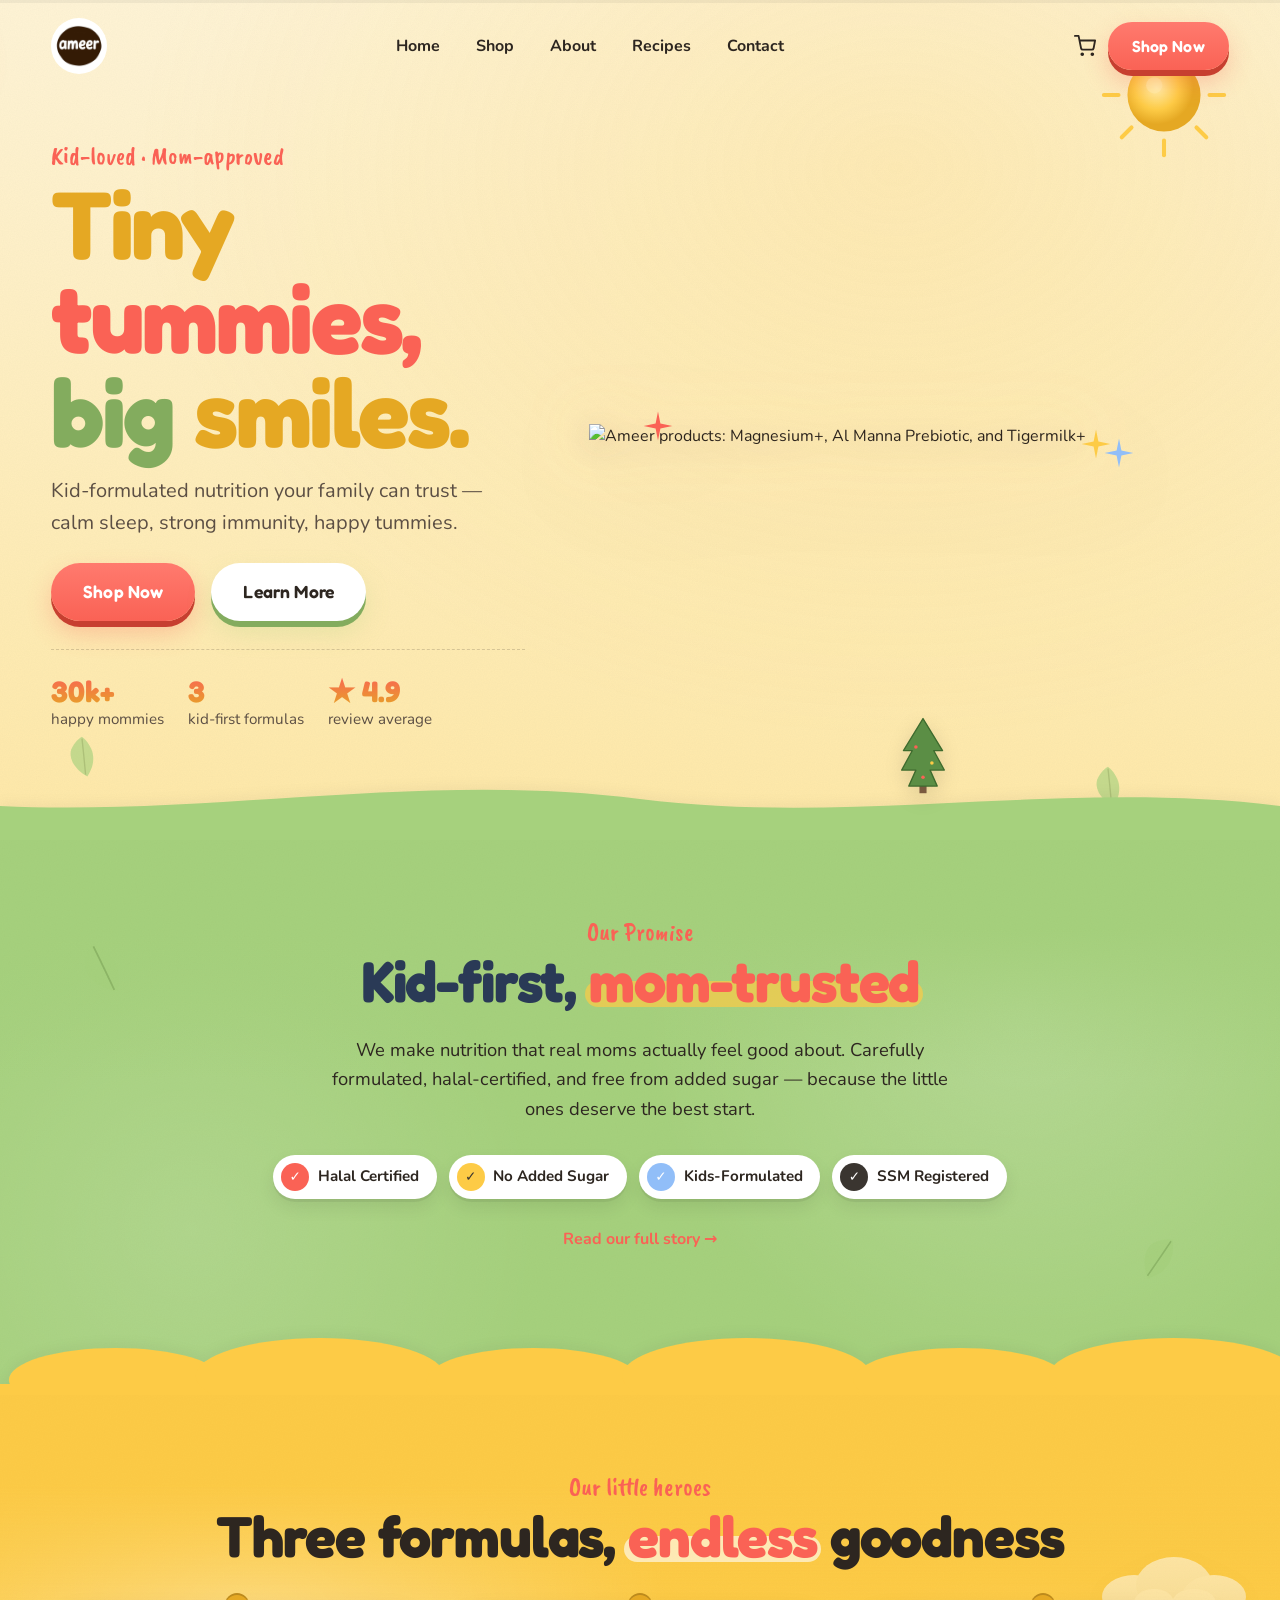
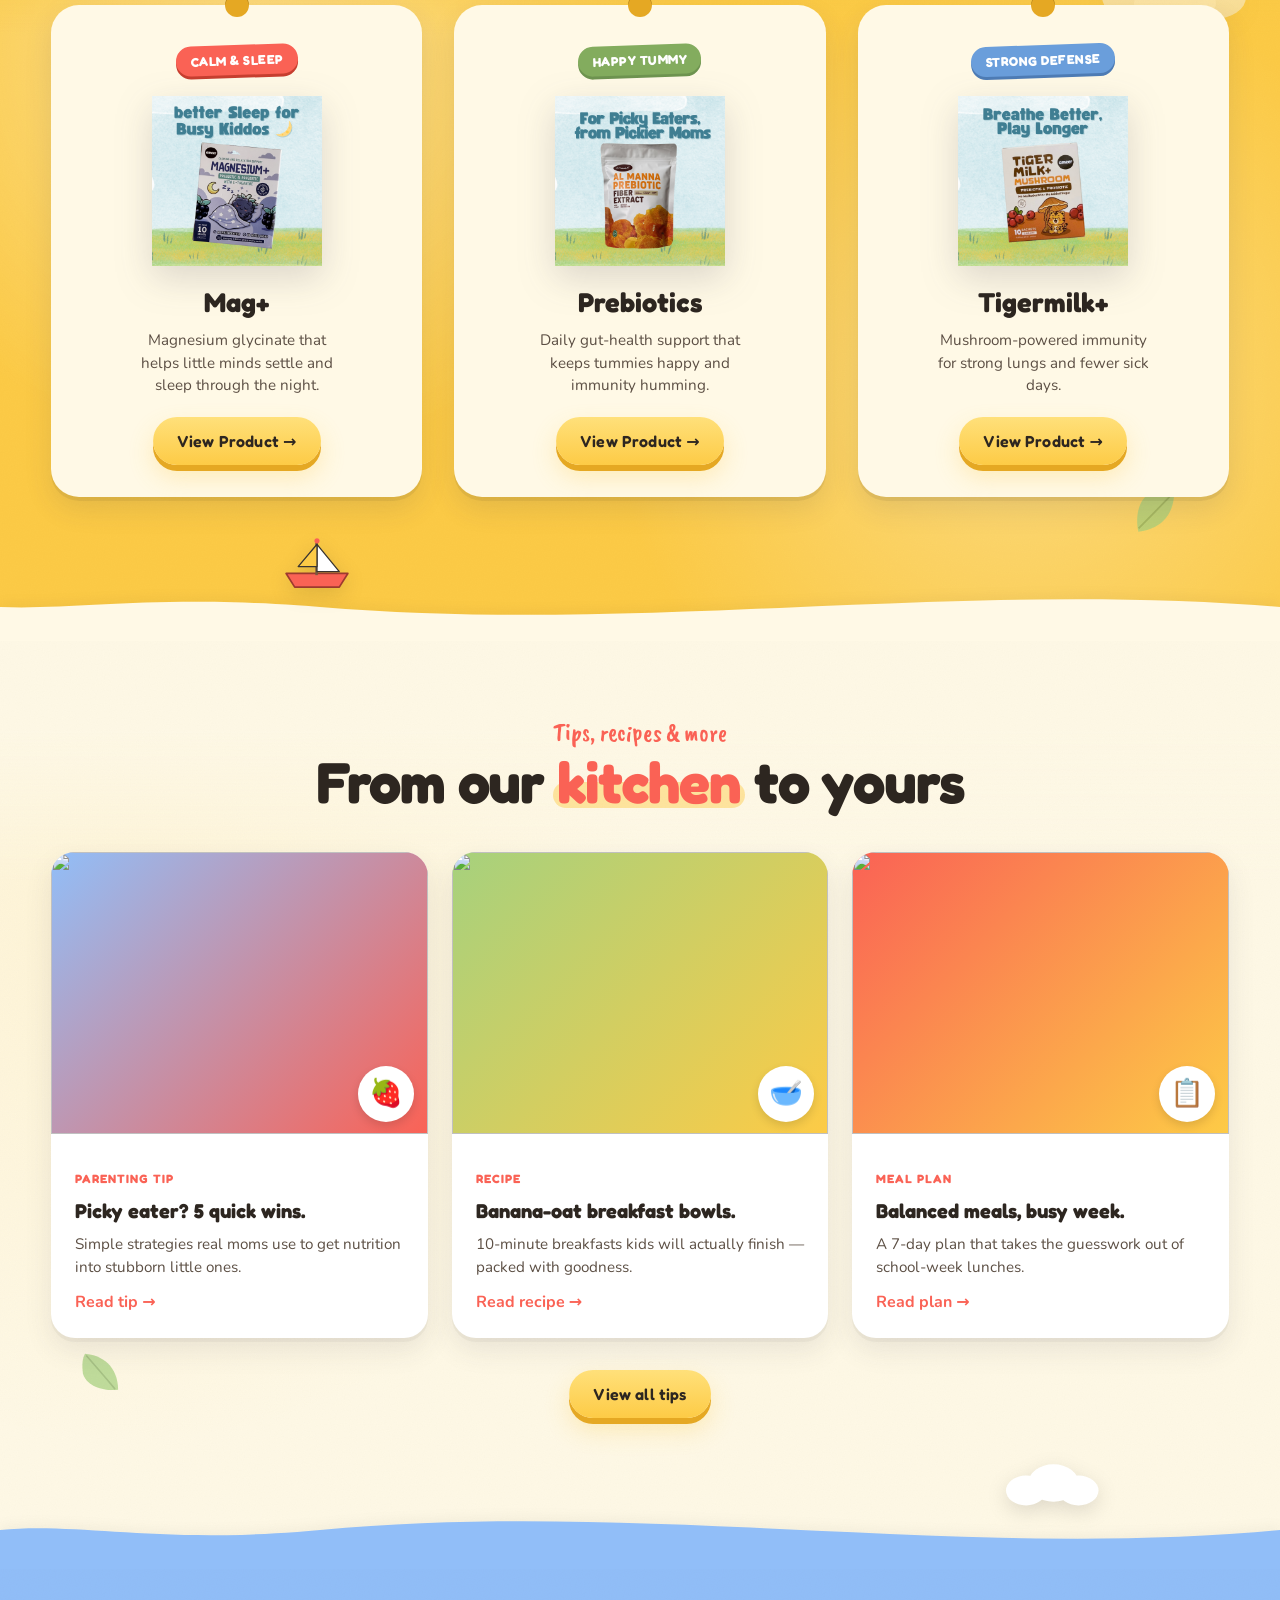
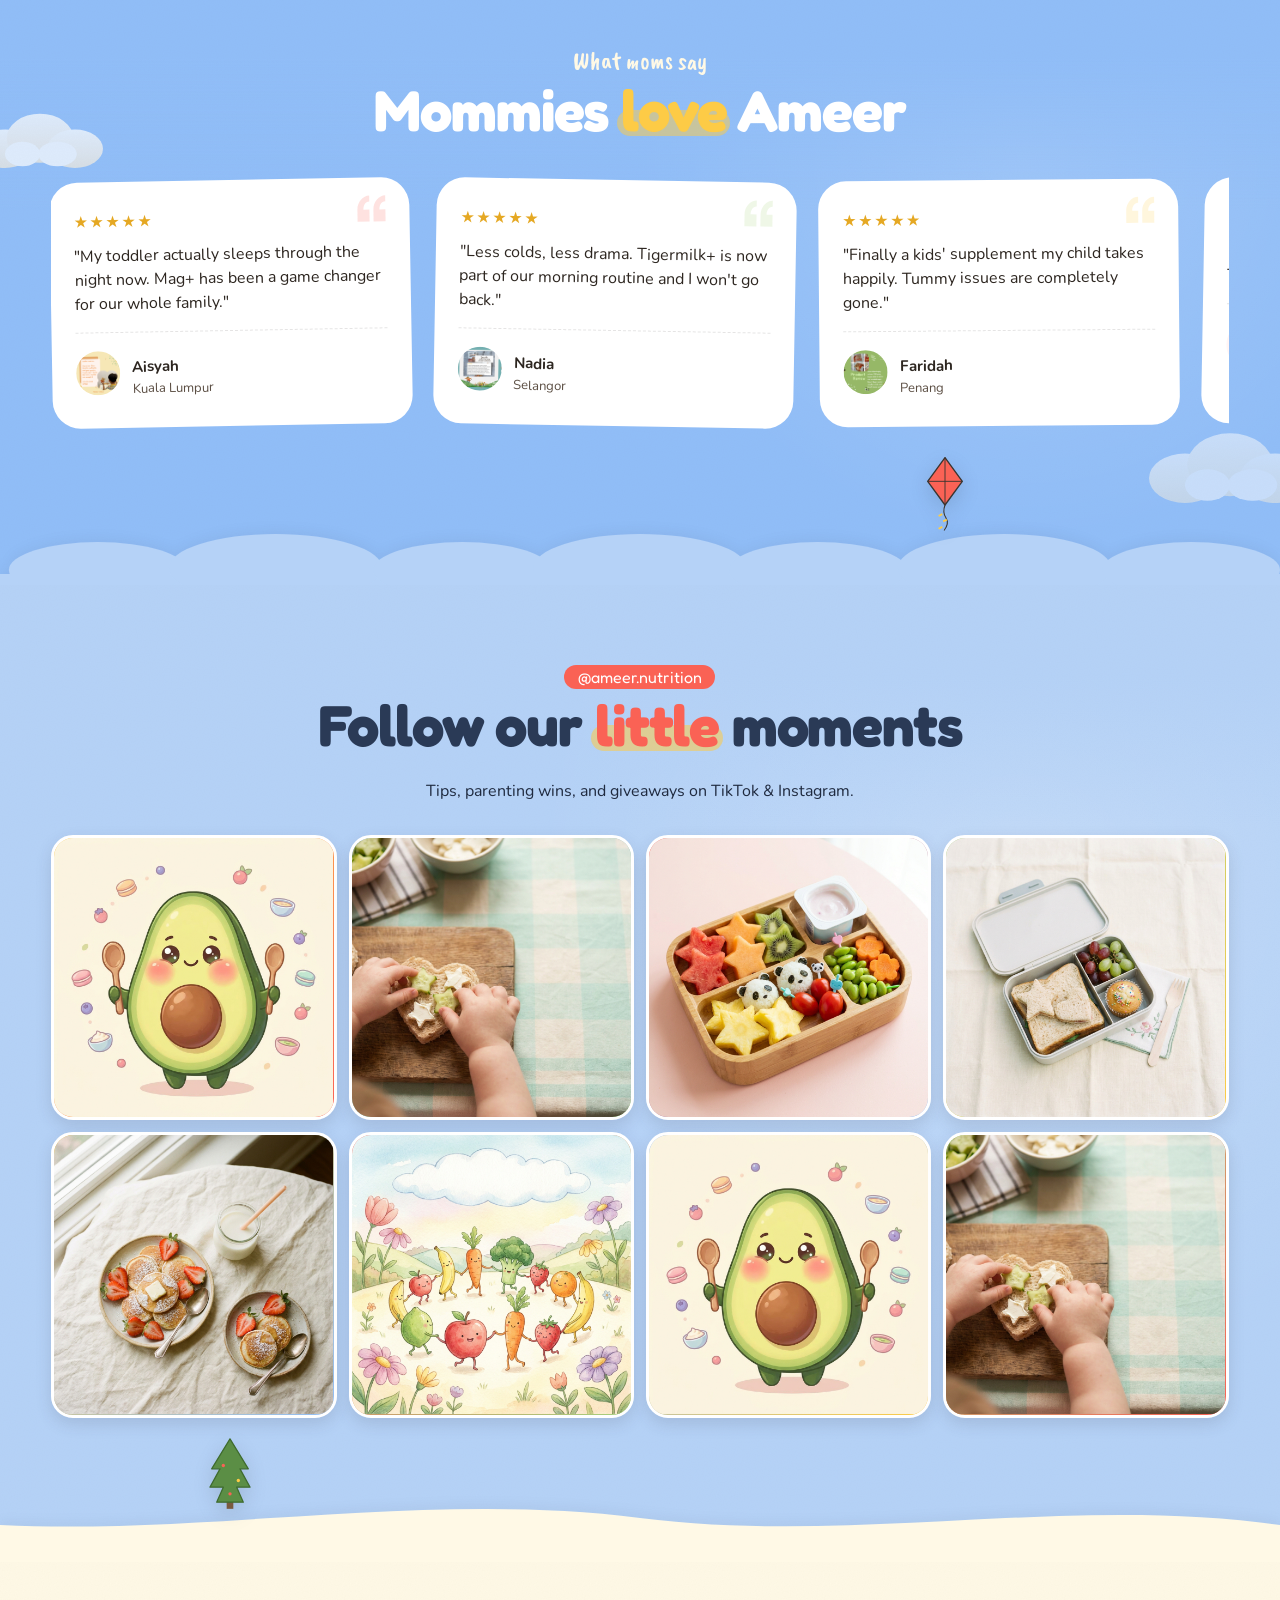
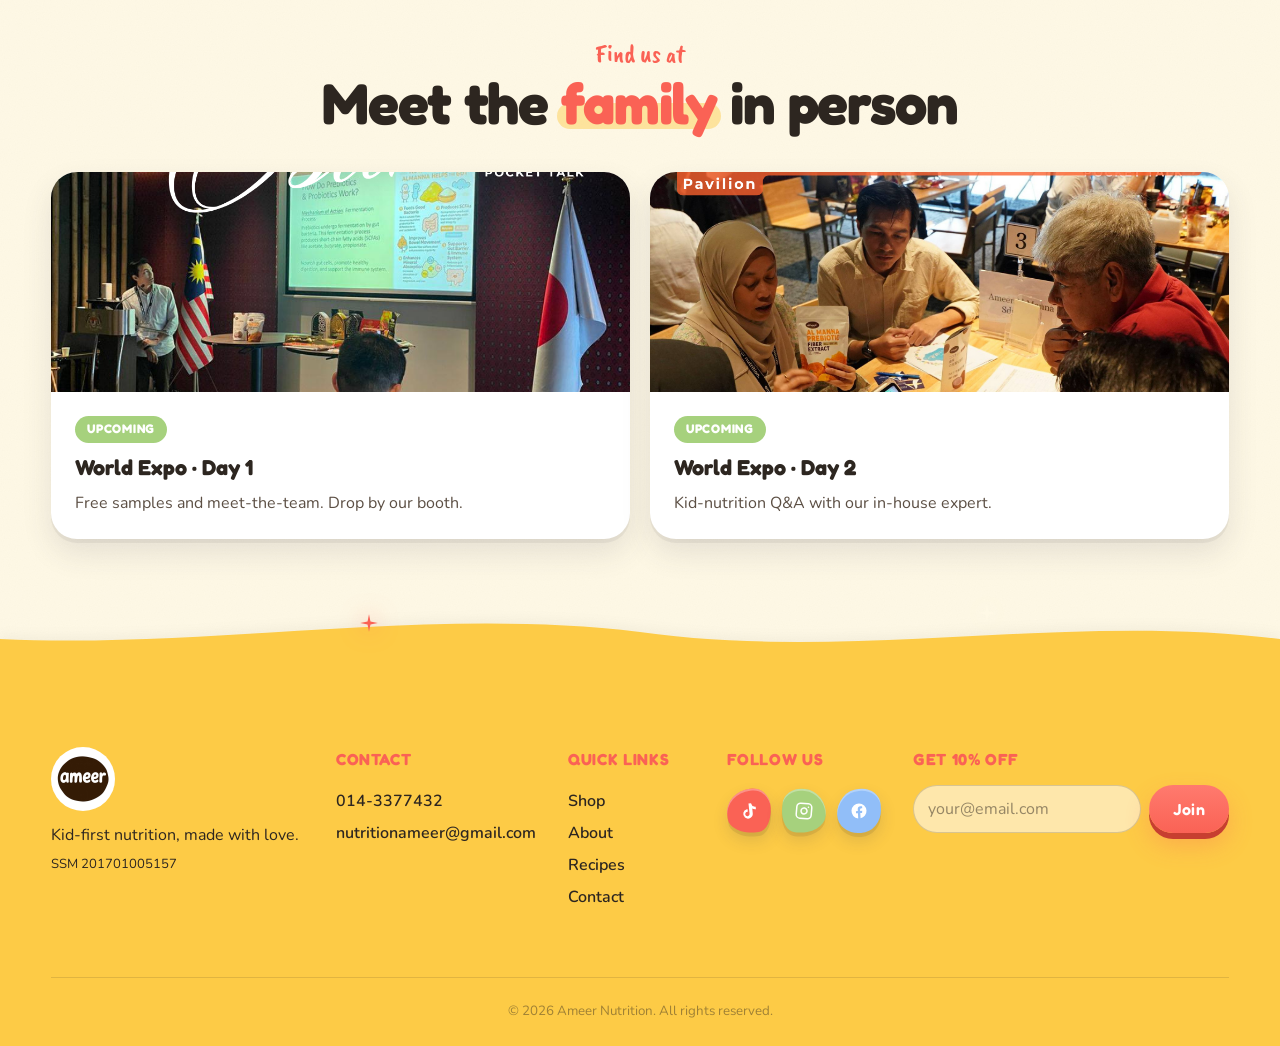
==== commit 78f18dfd: "Remove PNG kid-icon decorations and SVG butterfly Drop all assets/icon-kids PNG stickers (berry, bla" ====
--- a/index.html
+++ b/index.html
@@ -69,18 +69,6 @@
         </g>
         <circle cx="80" cy="80" r="45" fill="url(#sunGrad)"/>
         <circle cx="68" cy="68" r="10" fill="#FFF1AE" opacity="0.55"/>
-      </symbol>
-      <!-- butterfly -->
-      <symbol id="i-butterfly" viewBox="0 0 60 50">
-        <g>
-          <ellipse cx="18" cy="18" rx="14" ry="12" fill="#FA6255"/>
-          <ellipse cx="42" cy="18" rx="14" ry="12" fill="#FA6255"/>
-          <ellipse cx="18" cy="34" rx="11" ry="9" fill="#FDCB46"/>
-          <ellipse cx="42" cy="34" rx="11" ry="9" fill="#FDCB46"/>
-          <ellipse cx="30" cy="25" rx="2.5" ry="13" fill="#3A3530"/>
-          <circle cx="27" cy="13" r="2" fill="#3A3530"/>
-          <circle cx="33" cy="13" r="2" fill="#3A3530"/>
-        </g>
       </symbol>
       <!-- leaf -->
       <symbol id="i-leaf" viewBox="0 0 40 50">
@@ -169,8 +157,6 @@
         <svg class="hero-balloon" viewBox="0 0 80 110" data-parallax="0.4"><use href="#i-balloon"/></svg>
         <svg class="hero-deco hero-leaf-1" viewBox="0 0 40 50" data-parallax="0.3"><use href="#i-leaf"/></svg>
         <svg class="hero-deco hero-leaf-2" viewBox="0 0 40 50" data-parallax="0.35"><use href="#i-leaf"/></svg>
-        <img class="hero-deco hero-strawberry kid-swap" src="assets/icon-kids/berry.png" alt="" aria-hidden="true" data-parallax="0.5" />
-        <div class="kid-icon kid-icon-bob kid-balloon-hero" aria-hidden="true" data-parallax="0.45"><img src="assets/icon-kids/balloon.png" alt="" /></div>
       </div>
       <div class="container hero-inner">
         <div class="hero-copy">
@@ -212,10 +198,6 @@
     <section class="about reveal" id="about" aria-labelledby="aboutTitle">
       <svg class="about-deco about-deco-leaf-1" viewBox="0 0 40 50" aria-hidden="true"><use href="#i-leaf"/></svg>
       <svg class="about-deco about-deco-leaf-2" viewBox="0 0 40 50" aria-hidden="true"><use href="#i-leaf"/></svg>
-      <img class="about-deco about-deco-berry kid-swap" src="assets/icon-kids/blackberry.png" alt="" aria-hidden="true" />
-      <svg class="about-deco about-deco-butterfly" viewBox="0 0 60 50" aria-hidden="true"><use href="#i-butterfly"/></svg>
-      <div class="kid-icon kid-icon-wiggle kid-ladybug-about" aria-hidden="true" data-parallax="0.25"><img src="assets/icon-kids/ladybug.png" alt="" /></div>
-      <div class="kid-icon kid-icon-sway kid-tree-about" aria-hidden="true" data-parallax="0.15"><img src="assets/icon-kids/tree.png" alt="" /></div>
       <div class="container about-inner">
         <span class="eyebrow" data-anim="reveal-up">Our Promise</span>
         <h2 id="aboutTitle" class="section-title" data-anim="word-reveal">Kid-first, <span>mom-trusted</span></h2>
@@ -241,13 +223,11 @@
             <ellipse cx="1320" cy="70" rx="140" ry="38"/>
           </g>
         </svg>
-        <img class="divider-deco divider-strawberry kid-swap" src="assets/icon-kids/berry.png" alt="" aria-hidden="true" />
       </div>
     </section>
 
     <!-- ============ PRODUCTS ============ -->
     <section class="products reveal" id="shop" aria-labelledby="productsTitle">
-      <img class="products-deco products-deco-carrot kid-swap" src="assets/icon-kids/berry.png" alt="" aria-hidden="true" />
       <svg class="products-deco products-deco-cloud" viewBox="0 0 160 80" aria-hidden="true" style="opacity:0.5"><use href="#i-cloud"/></svg>
       <svg class="products-deco products-deco-leaf" viewBox="0 0 40 50" aria-hidden="true"><use href="#i-leaf"/></svg>
       <div class="container">
@@ -288,10 +268,7 @@
 
     <!-- ============ TIPS ============ -->
     <section class="tips reveal" id="recipes" aria-labelledby="tipsTitle">
-      <img class="tips-deco tips-deco-berry kid-swap" src="assets/icon-kids/blackberry.png" alt="" aria-hidden="true" />
       <svg class="tips-deco tips-deco-leaf" viewBox="0 0 40 50" aria-hidden="true"><use href="#i-leaf"/></svg>
-      <div class="kid-icon kid-icon-wiggle kid-ladybug-tips" aria-hidden="true" data-parallax="0.2"><img src="assets/icon-kids/ladybug.png" alt="" /></div>
-      <div class="kid-icon kid-icon-bob kid-balloon-tips" aria-hidden="true" data-parallax="0.3"><img src="assets/icon-kids/balloon.png" alt="" /></div>
       <div class="container">
         <span class="eyebrow" data-anim="reveal-up">Tips, recipes &amp; more</span>
         <h2 id="tipsTitle" class="section-title" data-anim="word-reveal">From our <span>kitchen</span> to yours</h2>
@@ -344,7 +321,6 @@
     <section class="feedback reveal" aria-labelledby="feedbackTitle">
       <svg class="feedback-deco feedback-deco-cloud-1" viewBox="0 0 160 80" aria-hidden="true"><use href="#i-cloud"/></svg>
       <svg class="feedback-deco feedback-deco-cloud-2" viewBox="0 0 160 80" aria-hidden="true"><use href="#i-cloud"/></svg>
-      <div class="kid-icon kid-icon-bob kid-balloon-feedback" aria-hidden="true" data-parallax="0.3"><img src="assets/icon-kids/balloon.png" alt="" /></div>
       <div class="container">
         <span class="eyebrow" data-anim="reveal-up" style="color:#FFF9E6">What moms say</span>
         <h2 id="feedbackTitle" class="section-title" data-anim="word-reveal">Mommies <span>love</span> Ameer</h2>
@@ -440,7 +416,6 @@
 
     <!-- ============ SOCIAL ============ -->
     <section class="social reveal" aria-labelledby="socialTitle">
-      <div class="kid-icon kid-icon-sway kid-tree-social" aria-hidden="true" data-parallax="0.15"><img src="assets/icon-kids/tree.png" alt="" /></div>
       <div class="container">
         <span class="eyebrow" data-anim="reveal-up">@ameer.nutrition</span>
         <h2 id="socialTitle" class="section-title" data-anim="word-reveal">Follow our <span>little</span> moments</h2>
--- a/css/sunny-v2.css
+++ b/css/sunny-v2.css
@@ -188,11 +188,6 @@
   width: 54px; height: 80px;
   top: -36px; left: 70%;
 }
-.theme-sunny .about .divider-strawberry {
-  width: 38px; height: 48px;
-  top: -8px; left: 18%;
-  animation: divider-bob 4s ease-in-out infinite;
-}
 .theme-sunny .products .divider-boat {
   width: 70px; height: 60px;
   top: -18px; left: 22%;
@@ -291,7 +286,6 @@
 .theme-sunny .hero-deco { position: absolute; width: 36px; height: 45px; opacity: 0.65; }
 .theme-sunny .hero-leaf-1 { bottom: 60px; left: 5%; transform: rotate(-25deg); animation: sway 6s ease-in-out infinite; }
 .theme-sunny .hero-leaf-2 { bottom: 30px; right: 12%; transform: rotate(35deg); animation: sway 7s ease-in-out infinite 1s; }
-.theme-sunny .hero-strawberry { top: 50%; right: 3%; width: 40px; height: 50px; animation: bob 4s ease-in-out infinite; }
 
 .theme-sunny .hero-stats {
   display: flex; gap: 1.5rem; margin-top: 1.75rem;
@@ -355,53 +349,6 @@
 .theme-sunny .about-deco { position: absolute; opacity: 0.7; }
 .theme-sunny .about-deco-leaf-1 { width: 50px; height: 60px; top: 18%; left: 6%; transform: rotate(-20deg); }
 .theme-sunny .about-deco-leaf-2 { width: 42px; height: 52px; bottom: 20%; right: 8%; transform: rotate(40deg); }
-.theme-sunny .about-deco-berry { width: 50px; height: 60px; bottom: 18%; left: 8%; }
-.theme-sunny .about-deco-butterfly { width: 58px; height: 48px; top: 22%; right: 6%; animation: butterfly 14s ease-in-out infinite; }
-@keyframes butterfly {
-  0%, 100% { transform: translate(0, 0) rotate(-5deg); }
-  25% { transform: translate(40px, -20px) rotate(5deg); }
-  50% { transform: translate(80px, 5px) rotate(-3deg); }
-  75% { transform: translate(40px, 30px) rotate(5deg); }
-}
-
-/* === Kids sticker icons (floating PNG decorations) === */
-.theme-sunny .kid-icon {
-  position: absolute;
-  z-index: 1;
-  pointer-events: none;
-  filter: drop-shadow(0 6px 10px rgba(58, 53, 48, 0.15));
-  will-change: transform;
-}
-.theme-sunny .kid-icon img {
-  display: block;
-  width: 100%;
-  height: auto;
-}
-
-/* Inner <img> carries the ambient motion so it composes with wrapper parallax */
-.theme-sunny .kid-icon-bob img { animation: bob 5s ease-in-out infinite; }
-.theme-sunny .kid-icon-sway img { animation: sway 6s ease-in-out infinite; }
-.theme-sunny .kid-icon-wiggle img { animation: wiggle 2.5s ease-in-out infinite; }
-
-/* Berry/carrot SVG decorations swapped for square PNG stickers */
-.theme-sunny .kid-swap { height: auto !important; object-fit: contain; }
-
-/* Hero */
-.theme-sunny .kid-balloon-hero { top: 30%; right: 5%; width: clamp(38px, 5vw, 60px); }
-/* About */
-.theme-sunny .kid-ladybug-about { top: 16%; left: 5%; width: clamp(34px, 4.5vw, 52px); }
-.theme-sunny .kid-tree-about { bottom: 16%; right: 5%; width: clamp(48px, 7vw, 84px); opacity: 0.92; }
-/* Tips */
-.theme-sunny .kid-ladybug-tips { top: 14%; left: 4%; width: clamp(32px, 4.5vw, 50px); }
-.theme-sunny .kid-balloon-tips { bottom: 18%; right: 4%; width: clamp(36px, 5vw, 58px); }
-/* Feedback */
-.theme-sunny .kid-balloon-feedback { bottom: 20%; left: 4%; width: clamp(36px, 5vw, 58px); }
-/* Social */
-.theme-sunny .kid-tree-social { top: 14%; right: 4%; width: clamp(46px, 7vw, 80px); opacity: 0.92; }
-@keyframes wiggle {
-  0%, 100% { transform: rotate(-7deg); }
-  50% { transform: rotate(7deg); }
-}
 
 .theme-sunny .about .eyebrow { color: var(--coral); }
 .theme-sunny .about .section-title { color: var(--night); }
@@ -444,7 +391,6 @@
 .theme-sunny .products > .container > .eyebrow { display: block; text-align: center; }
 
 .theme-sunny .products-deco { position: absolute; opacity: 0.7; }
-.theme-sunny .products-deco-carrot { width: 50px; height: 70px; top: 22%; left: 4%; transform: rotate(-15deg); animation: bob 5s ease-in-out infinite; }
 .theme-sunny .products-deco-cloud { width: 160px; height: 80px; top: 18%; right: 2%; filter: drop-shadow(0 8px 16px rgba(0,0,0,0.05)); }
 .theme-sunny .products-deco-leaf { width: 50px; height: 60px; bottom: 12%; right: 8%; transform: rotate(50deg); }
 
@@ -503,7 +449,6 @@
 .theme-sunny .tips .eyebrow { color: var(--coral); display: block; text-align: center; }
 .theme-sunny .tips .section-title { color: var(--ink); }
 .theme-sunny .tips-deco { position: absolute; opacity: 0.7; }
-.theme-sunny .tips-deco-berry { width: 48px; height: 58px; top: 20%; right: 5%; animation: bob 5s ease-in-out infinite; }
 .theme-sunny .tips-deco-leaf { width: 45px; height: 55px; bottom: 18%; left: 6%; transform: rotate(-35deg); }
 
 .theme-sunny .tip-grid { margin-top: 2.5rem; }
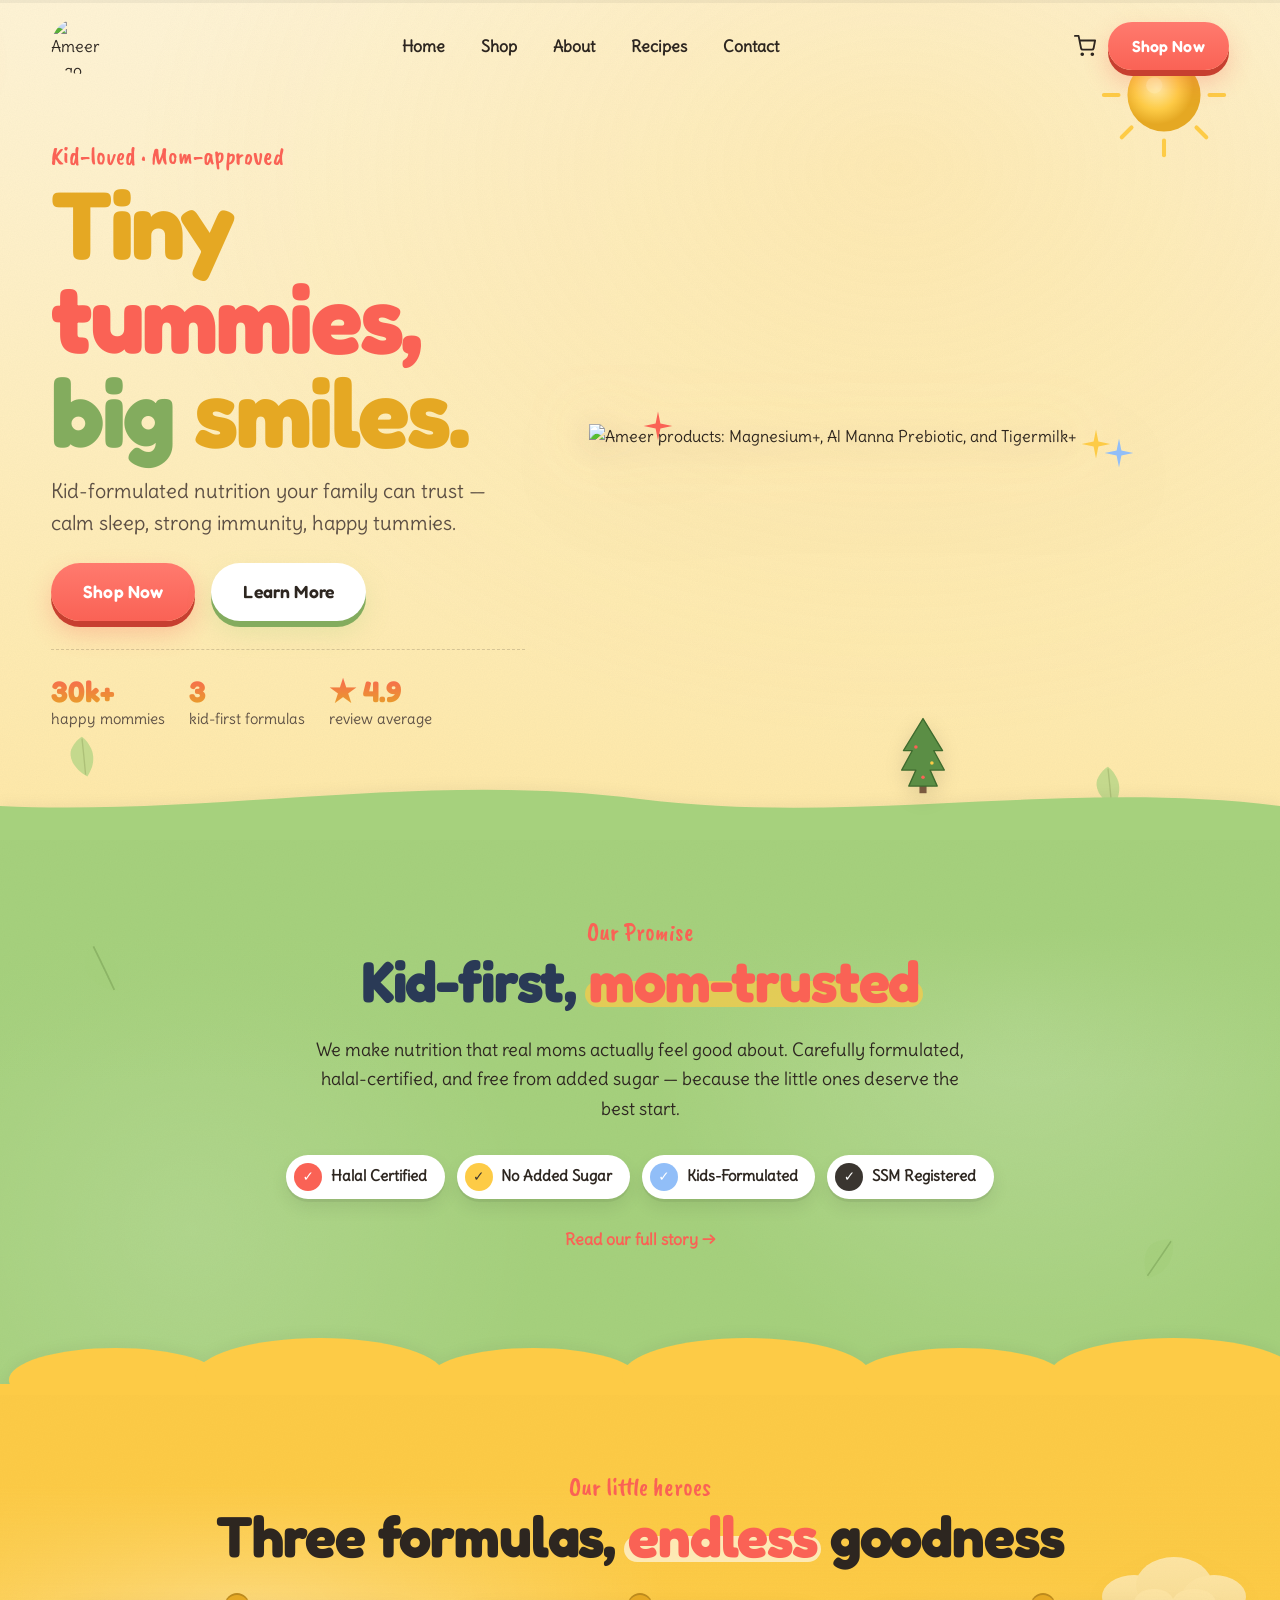
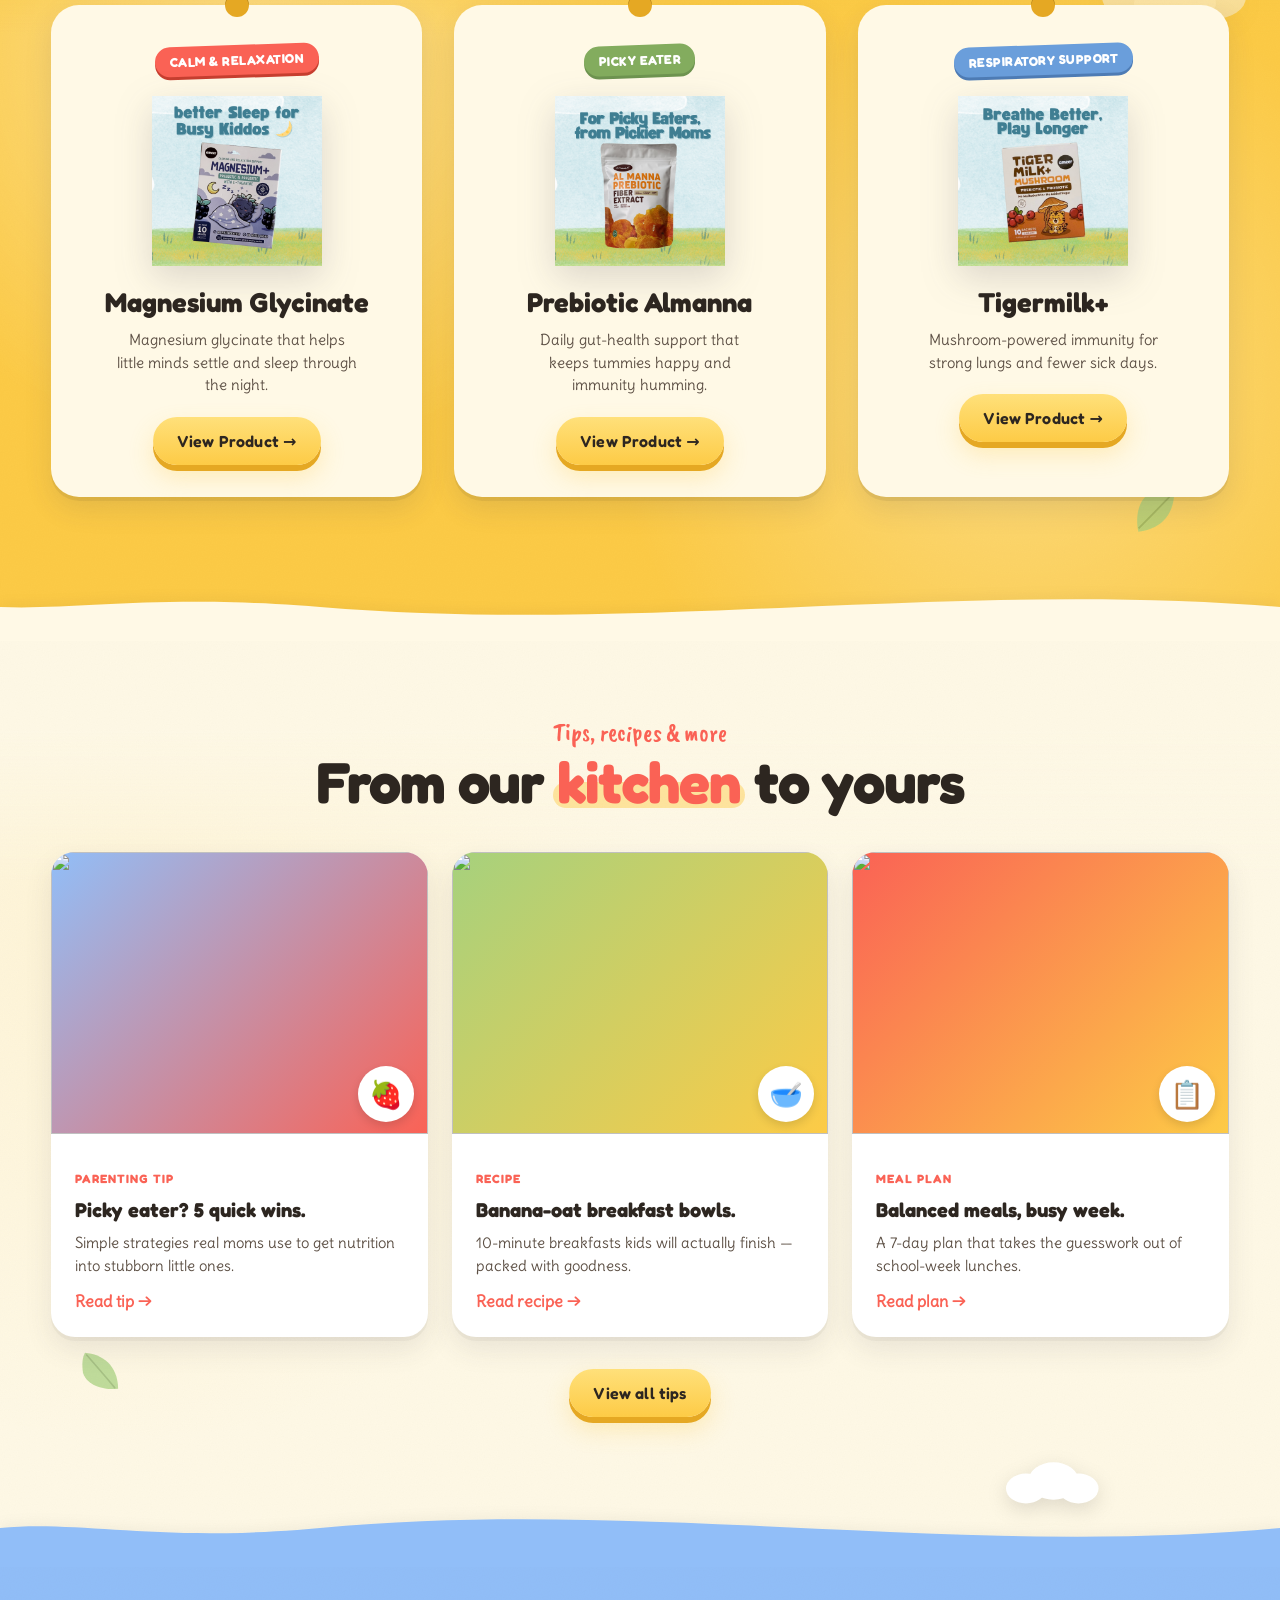
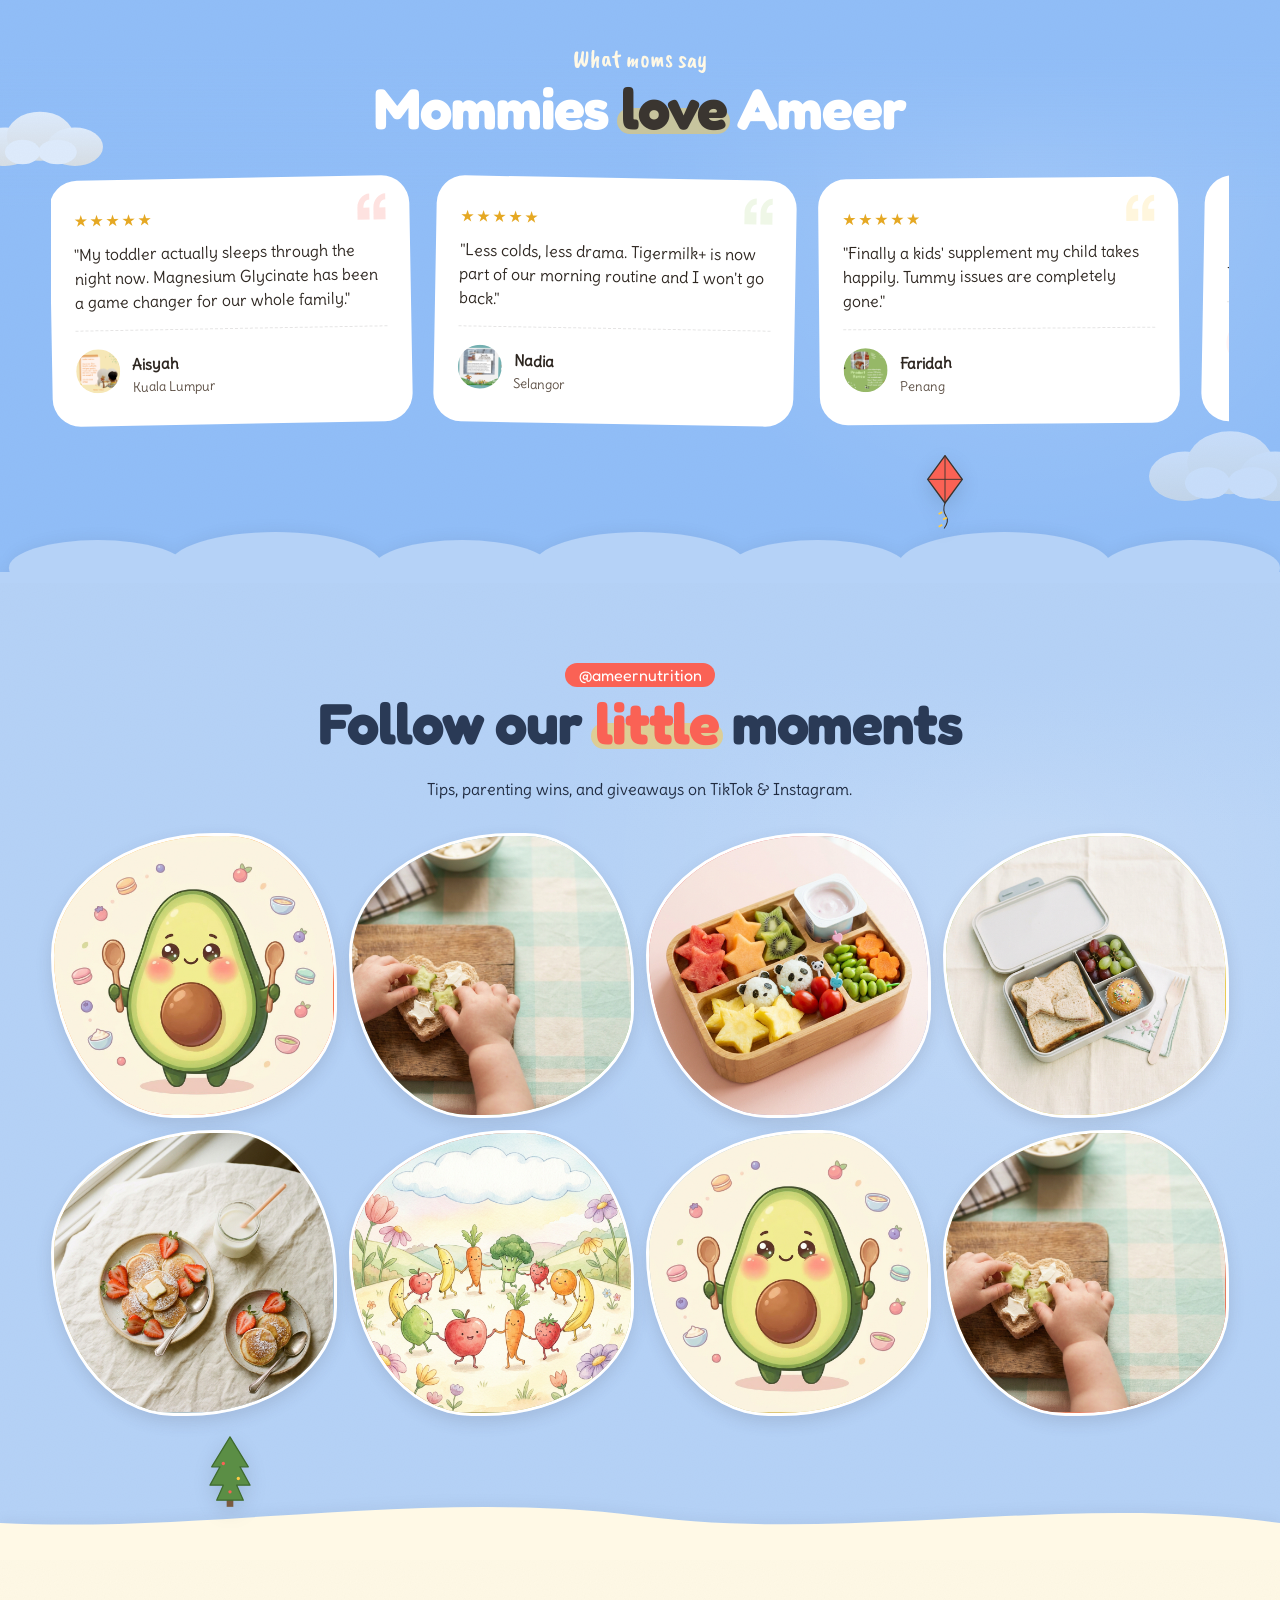
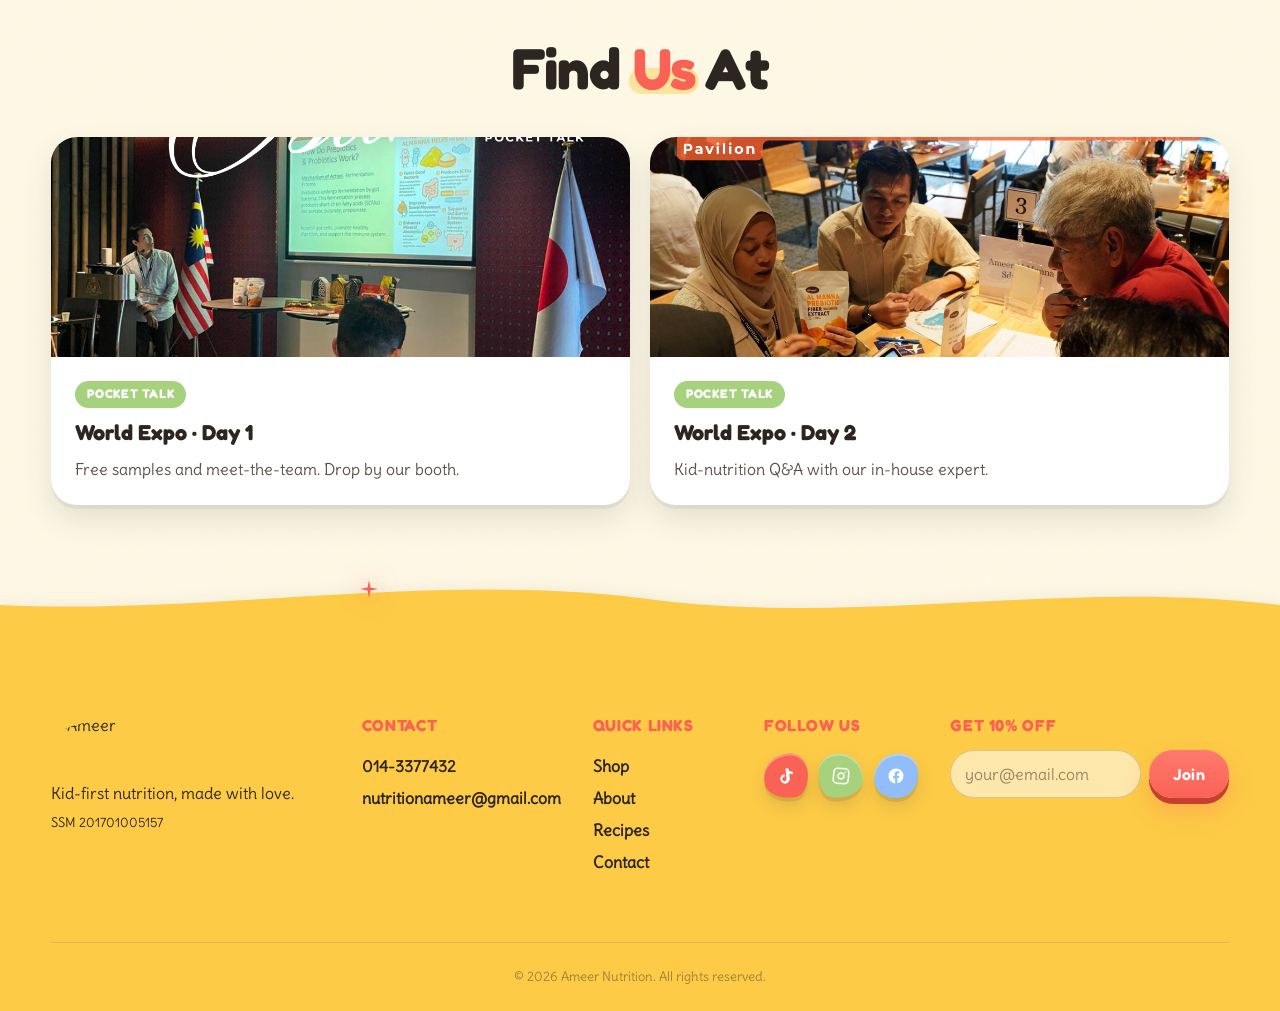
==== commit 64bb1a4a: "Change body font from Schoolbell to Delius - Update Google Fonts URL in all HTML files - Update font" ====
--- a/index.html
+++ b/index.html
@@ -4,11 +4,11 @@
   <meta charset="utf-8" />
   <meta name="viewport" content="width=device-width, initial-scale=1" />
   <title>Ameer — Kids Nutrition (V2 · Motion)</title>
-  <meta name="description" content="Ameer kids nutrition supplements — Mag+, Prebiotics, and Tigermilk+. Lovingly formulated for growing kids." />
-  <link rel="icon" href="assets/logo.jpeg" />
+  <meta name="description" content="Ameer kids nutrition supplements — Magnesium Glycinate, Prebiotics, and Tigermilk+. Lovingly formulated for growing kids." />
+  <link rel="icon" href="assets/ameer-logo.png" />
   <link rel="preconnect" href="https://fonts.googleapis.com" />
   <link rel="preconnect" href="https://fonts.gstatic.com" crossorigin />
-  <link href="https://fonts.googleapis.com/css2?family=Fredoka:wght@400;500;600;700&family=Caveat+Brush&family=Nunito:wght@400;600;700;800&display=swap" rel="stylesheet" />
+  <link href="https://fonts.googleapis.com/css2?family=Fredoka:wght@400;500;600;700&family=Caveat+Brush&family=Delius&display=swap" rel="stylesheet" />
   <link rel="stylesheet" href="css/base.css" />
   <link rel="stylesheet" href="css/sunny-v2.css" />
 </head>
@@ -117,13 +117,99 @@
         <ellipse cx="42" cy="20" rx="20" ry="15" fill="white"/>
         <ellipse cx="62" cy="26" rx="16" ry="12" fill="white"/>
       </symbol>
+      <!-- lorry / cute delivery truck (facing right →) -->
+      <symbol id="i-lorry" viewBox="0 0 160 80">
+        <!-- ground shadow -->
+        <ellipse cx="80" cy="72" rx="68" ry="4.5" fill="rgba(45,38,32,0.12)"/>
+        <!-- === exhaust / rear details === -->
+        <rect x="6" y="52" width="6" height="5" rx="2.5" fill="#5C4F44"/>
+        <rect x="4" y="56" width="10" height="3" rx="1.5" fill="#3A3530"/>
+        <!-- tail light -->
+        <rect x="10" y="36" width="5" height="7" rx="2.5" fill="#C73F30"/>
+        <!-- === rear bumper === -->
+        <rect x="8" y="54" width="12" height="6" rx="3" fill="#2D2620"/>
+        <!-- === cargo body === -->
+        <rect x="14" y="16" width="76" height="42" rx="8" fill="#FA6255"/>
+        <!-- cargo highlight (top edge) -->
+        <rect x="16" y="18" width="72" height="3" rx="1.5" fill="rgba(255,255,255,0.2)"/>
+        <!-- cargo rib lines -->
+        <line x1="32" y1="20" x2="32" y2="54" stroke="rgba(0,0,0,0.06)" stroke-width="1.5"/>
+        <line x1="52" y1="20" x2="52" y2="54" stroke="rgba(0,0,0,0.06)" stroke-width="1.5"/>
+        <line x1="72" y1="20" x2="72" y2="54" stroke="rgba(0,0,0,0.06)" stroke-width="1.5"/>
+        <!-- cargo side windows (rounded) -->
+        <rect x="18" y="22" width="12" height="12" rx="4" fill="#FFF9E6" opacity="0.9"/>
+        <rect x="34" y="22" width="15" height="12" rx="4" fill="#FFF9E6" opacity="0.9"/>
+        <rect x="53" y="22" width="15" height="12" rx="4" fill="#FFF9E6" opacity="0.9"/>
+        <!-- window reflections -->
+        <line x1="20" y1="24" x2="20" y2="32" stroke="white" stroke-width="1.5" opacity="0.4"/>
+        <line x1="37" y1="24" x2="37" y2="32" stroke="white" stroke-width="1.5" opacity="0.4"/>
+        <line x1="56" y1="24" x2="56" y2="32" stroke="white" stroke-width="1.5" opacity="0.4"/>
+        <!-- brand stripe / belt line -->
+        <rect x="14" y="40" width="76" height="6" fill="#FDCB46"/>
+        <!-- brand stripe highlight -->
+        <rect x="14" y="40" width="76" height="2" fill="rgba(255,255,255,0.35)"/>
+        <!-- === cab (front section, facing right) === -->
+        <path d="M78,56 L78,24 Q78,10 92,10 L128,10 L142,18 L142,56 Z" fill="#91BEF8"/>
+        <!-- cab highlight -->
+        <path d="M80,56 L80,24 Q80,13 92,13 L126,13 L138,19 L138,56" fill="none" stroke="rgba(255,255,255,0.25)" stroke-width="2"/>
+        <!-- cab roof dome -->
+        <rect x="94" y="14" width="38" height="10" rx="6" fill="#6A9EDB"/>
+        <!-- cab roof highlight -->
+        <rect x="98" y="16" width="30" height="3" rx="1.5" fill="rgba(255,255,255,0.3)"/>
+        <!-- windshield -->
+        <path d="M112,20 L128,20 L128,34 Q118,30 112,34 Z" fill="#FFF9E6" opacity="0.95"/>
+        <!-- windshield reflection -->
+        <line x1="116" y1="22" x2="116" y2="31" stroke="white" stroke-width="1.5"/>
+        <!-- side window -->
+        <rect x="94" y="20" width="14" height="16" rx="5" fill="#FFF9E6" opacity="0.9"/>
+        <line x1="98" y1="22" x2="98" y2="34" stroke="white" stroke-width="1.5" opacity="0.4"/>
+        <!-- door handle -->
+        <rect x="96" y="44" width="8" height="2.5" rx="1.2" fill="rgba(255,255,255,0.6)"/>
+        <!-- door line -->
+        <line x1="110" y1="28" x2="110" y2="56" stroke="#5A9ECB" stroke-width="1.5"/>
+        <!-- === front details === -->
+        <!-- front grille -->
+        <rect x="138" y="30" width="5" height="18" rx="2.5" fill="#2D2620"/>
+        <line x1="139" y1="34" x2="142" y2="34" stroke="#5C4F44" stroke-width="0.8"/>
+        <line x1="139" y1="38" x2="142" y2="38" stroke="#5C4F44" stroke-width="0.8"/>
+        <line x1="139" y1="42" x2="142" y2="42" stroke="#5C4F44" stroke-width="0.8"/>
+        <!-- front bumper -->
+        <rect x="132" y="50" width="12" height="8" rx="4" fill="#2D2620"/>
+        <!-- headlight -->
+        <circle cx="140" cy="44" r="5" fill="#FDCB46"/>
+        <circle cx="140" cy="44" r="2.5" fill="#FFF9E6"/>
+        <!-- turn signal -->
+        <rect x="134" y="32" width="3" height="5" rx="1.5" fill="#FDCB46"/>
+        <!-- === wheels with hubcaps === -->
+        <!-- rear wheel -->
+        <circle cx="44" cy="60" r="10" fill="#2D2620"/>
+        <circle cx="44" cy="60" r="7" fill="#3A3530"/>
+        <circle cx="44" cy="60" r="4.5" fill="#FFF9E6"/>
+        <circle cx="44" cy="60" r="2" fill="#5C4F44"/>
+        <!-- middle wheel -->
+        <circle cx="90" cy="60" r="10" fill="#2D2620"/>
+        <circle cx="90" cy="60" r="7" fill="#3A3530"/>
+        <circle cx="90" cy="60" r="4.5" fill="#FFF9E6"/>
+        <circle cx="90" cy="60" r="2" fill="#5C4F44"/>
+        <!-- front wheel -->
+        <circle cx="126" cy="60" r="10" fill="#2D2620"/>
+        <circle cx="126" cy="60" r="7" fill="#3A3530"/>
+        <circle cx="126" cy="60" r="4.5" fill="#FFF9E6"/>
+        <circle cx="126" cy="60" r="2" fill="#5C4F44"/>
+        <!-- === side mirror === -->
+        <rect x="130" y="20" width="6" height="5" rx="2" fill="#5C4F44"/>
+        <line x1="130" y1="22" x2="124" y2="22" stroke="#5C4F44" stroke-width="2"/>
+        <!-- === little flag / antenna === -->
+        <line x1="100" y1="12" x2="100" y2="2" stroke="#2D2620" stroke-width="1.5"/>
+        <polygon points="100,2 110,5 100,8" fill="#FA6255"/>
+      </symbol>
     </defs>
   </svg>
 
   <header class="site-header" id="siteHeader">
     <div class="container header-inner">
       <a href="#" class="brand">
-        <img src="assets/logo.jpeg" alt="Ameer logo" class="brand-logo" />
+        <img src="assets/ameer-logo.png" alt="Ameer logo" class="brand-logo" />
       </a>
       <nav class="site-nav" id="primaryNav" aria-label="Primary">
         <a href="#home">Home</a>
@@ -235,21 +321,21 @@
         <h2 id="productsTitle" class="section-title" data-anim="word-reveal">Three formulas, <span>endless</span> goodness</h2>
         <div class="product-grid" data-anim="stagger-scale">
           <article class="product-card">
-            <span class="product-tag">Calm &amp; sleep</span>
-            <img src="assets/products/mag-plus.png" alt="Mag+ Magnesium Glycinate" class="product-img" />
-            <h3 class="product-name">Mag+</h3>
+            <span class="product-tag">Calm &amp; Relaxation</span>
+            <img src="assets/products/mag-plus.png" alt="Magnesium Glycinate Magnesium Glycinate" class="product-img" />
+            <h3 class="product-name">Magnesium Glycinate</h3>
             <p class="product-benefit">Magnesium glycinate that helps little minds settle and sleep through the night.</p>
             <a href="produk.html" class="btn btn-secondary">View Product →</a>
           </article>
           <article class="product-card">
-            <span class="product-tag">Happy tummy</span>
-            <img src="assets/products/prebiotics.png" alt="Ameer Prebiotics" class="product-img" />
-            <h3 class="product-name">Prebiotics</h3>
+            <span class="product-tag">Picky Eater</span>
+            <img src="assets/products/prebiotics.png" alt="Ameer Prebiotic Almanna" class="product-img" />
+            <h3 class="product-name">Prebiotic Almanna</h3>
             <p class="product-benefit">Daily gut-health support that keeps tummies happy and immunity humming.</p>
             <a href="prebiotics.html" class="btn btn-secondary">View Product →</a>
           </article>
           <article class="product-card">
-            <span class="product-tag">Strong defense</span>
+            <span class="product-tag">Respiratory Support</span>
             <img src="assets/products/tigermilk-plus.png" alt="Tigermilk+ mushroom blend" class="product-img" />
             <h3 class="product-name">Tigermilk+</h3>
             <p class="product-benefit">Mushroom-powered immunity for strong lungs and fewer sick days.</p>
@@ -323,7 +409,7 @@
       <svg class="feedback-deco feedback-deco-cloud-2" viewBox="0 0 160 80" aria-hidden="true"><use href="#i-cloud"/></svg>
       <div class="container">
         <span class="eyebrow" data-anim="reveal-up" style="color:#FFF9E6">What moms say</span>
-        <h2 id="feedbackTitle" class="section-title" data-anim="word-reveal">Mommies <span>love</span> Ameer</h2>
+        <h2 id="feedbackTitle" class="section-title" data-anim="word-reveal">Mommies <span style="color:#3A3530">love</span> Ameer</h2>
         <div class="slider" data-slider>
           <button class="slider-arrow slider-arrow-prev" data-prev aria-label="Previous">
             <svg width="20" height="20" viewBox="0 0 24 24" fill="none" stroke="currentColor" stroke-width="3" stroke-linecap="round" stroke-linejoin="round"><polyline points="15 18 9 12 15 6"/></svg>
@@ -332,7 +418,7 @@
             <li class="testimonial">
               <svg class="quote-mark" viewBox="0 0 40 36" aria-hidden="true" style="color:#FA6255"><use href="#i-quote"/></svg>
               <div class="stars" aria-label="5 stars">★★★★★</div>
-              <p>"My toddler actually sleeps through the night now. Mag+ has been a game changer for our whole family."</p>
+              <p>"My toddler actually sleeps through the night now. Magnesium Glycinate has been a game changer for our whole family."</p>
               <div class="who">
                 <img src="assets/feedback/feedback-1.png" alt="Aisyah" />
                 <div>
@@ -417,7 +503,7 @@
     <!-- ============ SOCIAL ============ -->
     <section class="social reveal" aria-labelledby="socialTitle">
       <div class="container">
-        <span class="eyebrow" data-anim="reveal-up">@ameer.nutrition</span>
+        <span class="eyebrow" data-anim="reveal-up">@ameernutrition</span>
         <h2 id="socialTitle" class="section-title" data-anim="word-reveal">Follow our <span>little</span> moments</h2>
         <p class="social-sub" data-anim="reveal-up" data-anim-delay="300">Tips, parenting wins, and giveaways on TikTok &amp; Instagram.</p>
         <div class="social-grid" data-anim="stagger-scale">
@@ -443,13 +529,12 @@
     <!-- ============ EVENTS ============ -->
     <section class="events reveal" aria-labelledby="eventsTitle">
       <div class="container">
-        <span class="eyebrow" data-anim="reveal-up">Find us at</span>
-        <h2 id="eventsTitle" class="section-title" data-anim="word-reveal">Meet the <span>family</span> in person</h2>
+        <h2 id="eventsTitle" class="section-title" data-anim="word-reveal">Find <span>Us</span> At</h2>
         <div class="event-grid" data-anim="stagger-up">
           <a href="#" class="event-card">
             <div class="event-img"><img src="assets/event/expo-1.png" alt="World Expo event day 1" /></div>
             <div class="event-body">
-              <span class="event-tag">Upcoming</span>
+              <span class="event-tag">Pocket Talk</span>
               <h3>World Expo · Day 1</h3>
               <p>Free samples and meet-the-team. Drop by our booth.</p>
             </div>
@@ -457,7 +542,7 @@
           <a href="#" class="event-card">
             <div class="event-img"><img src="assets/event/expo-2.png" alt="World Expo event day 2" /></div>
             <div class="event-body">
-              <span class="event-tag">Upcoming</span>
+              <span class="event-tag">Pocket Talk</span>
               <h3>World Expo · Day 2</h3>
               <p>Kid-nutrition Q&amp;A with our in-house expert.</p>
             </div>
@@ -465,6 +550,7 @@
         </div>
       </div>
       <!-- Events bottom divider — solid yellow hill rising up (matches yellow Footer) -->
+      <svg class="divider-lorry" viewBox="0 0 160 80" aria-hidden="true"><use href="#i-lorry"/></svg>
       <div class="divider divider-bottom" aria-hidden="true">
         <svg class="divider-shape" viewBox="0 0 1440 90" preserveAspectRatio="none">
           <path d="M0,90 L1440,90 L1440,45 C1200,18 960,68 720,38 C480,12 240,55 0,45 Z" fill="#FDCB46"/>
@@ -478,7 +564,7 @@
   <footer class="site-footer" id="contact">
     <div class="container footer-inner">
       <div class="footer-brand">
-        <img src="assets/logo.jpeg" alt="Ameer" />
+        <img src="assets/ameer-logo.png" alt="Ameer" />
         <p>Kid-first nutrition, made with love.</p>
         <p class="ssm">SSM 201701005157</p>
       </div>
--- a/css/sunny-v2.css
+++ b/css/sunny-v2.css
@@ -22,7 +22,7 @@
 
   background: var(--sky);
   color: var(--ink);
-  font-family: 'Nunito', system-ui, sans-serif;
+  font-family: 'Delius', system-ui, sans-serif;
   font-weight: 400;
 }
 
@@ -183,6 +183,24 @@
   filter: drop-shadow(0 6px 10px rgba(0,0,0,0.12));
 }
 
+/* === Lorry driving across the yellow divider hill === */
+.theme-sunny .divider-lorry {
+  position: absolute;
+  left: -150px;
+  bottom: 30px;
+  width: 140px;
+  height: 70px;
+  z-index: 3;
+  pointer-events: none;
+  animation: lorry-drive 16s linear infinite;
+  filter: drop-shadow(0 4px 8px rgba(0,0,0,0.15));
+}
+
+@keyframes lorry-drive {
+  from { transform: translateX(0); }
+  to { transform: translateX(calc(100vw + 150px)); }
+}
+
 /* Decoration positions — sit on top of each divider's shape contour */
 .theme-sunny .hero .divider-tree {
   width: 54px; height: 80px;
@@ -190,8 +208,8 @@
 }
 .theme-sunny .products .divider-boat {
   width: 70px; height: 60px;
-  top: -18px; left: 22%;
-  animation: divider-sail 6s ease-in-out infinite;
+  top: -18px; left: -80px;
+  animation: divider-sail 14s linear infinite;
 }
 .theme-sunny .tips .divider-cloud-mini {
   width: 100px; height: 50px;
@@ -237,8 +255,14 @@
   100% { transform: translateX(0); }
 }
 @keyframes divider-sail {
-  0%, 100% { transform: translate(0, 0) rotate(-2deg); }
-  50% { transform: translate(40px, -4px) rotate(2deg); }
+  0%   { transform: translateX(0)                    translateY(0)    rotate(-1deg); }
+  12%  { transform: translateX(calc(12vw + 80px))    translateY(-5px) rotate(2deg); }
+  28%  { transform: translateX(calc(28vw + 80px))    translateY(3px)  rotate(-1.5deg); }
+  44%  { transform: translateX(calc(44vw + 80px))    translateY(-8px) rotate(0.5deg); }
+  58%  { transform: translateX(calc(58vw + 80px))    translateY(2px)  rotate(2.5deg); }
+  74%  { transform: translateX(calc(74vw + 80px))    translateY(-4px) rotate(-2deg); }
+  86%  { transform: translateX(calc(86vw + 80px))    translateY(5px)  rotate(1deg); }
+  100% { transform: translateX(calc(100vw + 80px))   translateY(0)    rotate(-1deg); }
 }
 @keyframes divider-kite-fly {
   0%, 100% { transform: rotate(-8deg) translateY(0); }
@@ -274,13 +298,13 @@
   position: absolute; width: 140px; height: 70px;
   filter: drop-shadow(0 8px 14px rgba(60,60,80,0.07));
 }
-.theme-sunny .hero-cloud-1 { top: 80px; left: -160px; animation: cloud-drift 70s linear infinite; }
-.theme-sunny .hero-cloud-2 { top: 40px; left: -160px; animation: cloud-drift 90s linear infinite 12s; transform: scale(0.7); }
-.theme-sunny .hero-cloud-3 { top: 200px; left: -160px; animation: cloud-drift 110s linear infinite 30s; transform: scale(1.1); }
+.theme-sunny .hero-cloud-1 { top: 80px; left: -160px; animation: cloud-drift 28s linear infinite; }
+.theme-sunny .hero-cloud-2 { top: 40px; left: -160px; animation: cloud-drift 35s linear infinite 12s; transform: scale(0.7); }
+.theme-sunny .hero-cloud-3 { top: 200px; left: -160px; animation: cloud-drift 42s linear infinite 30s; transform: scale(1.1); }
 .theme-sunny .hero-balloon {
   position: absolute; top: 20px; left: -80px;
   width: 60px; height: 84px;
-  animation: balloon-drift 50s linear infinite;
+  animation: balloon-drift 22s linear infinite;
   filter: drop-shadow(0 10px 16px rgba(250,98,85,0.25));
 }
 .theme-sunny .hero-deco { position: absolute; width: 36px; height: 45px; opacity: 0.65; }
@@ -325,6 +349,33 @@
 @keyframes sparkle {
   0%, 100% { transform: scale(0.6); opacity: 0.5; }
   50% { transform: scale(1.2); opacity: 1; }
+}
+@keyframes product-sway-a {
+  0%   { transform: translateX(0) rotate(0deg); }
+  18%  { transform: translateX(8px) rotate(1.2deg); }
+  36%  { transform: translateX(-5px) rotate(-0.8deg); }
+  54%  { transform: translateX(12px) rotate(0.4deg); }
+  72%  { transform: translateX(-9px) rotate(-1.1deg); }
+  88%  { transform: translateX(3px) rotate(0.6deg); }
+  100% { transform: translateX(0) rotate(0deg); }
+}
+@keyframes product-sway-b {
+  0%   { transform: translateX(0) rotate(0deg); }
+  22%  { transform: translateX(-7px) rotate(-1deg); }
+  40%  { transform: translateX(11px) rotate(0.7deg); }
+  58%  { transform: translateX(-3px) rotate(-0.5deg); }
+  76%  { transform: translateX(-10px) rotate(-1.3deg); }
+  88%  { transform: translateX(5px) rotate(0.9deg); }
+  100% { transform: translateX(0) rotate(0deg); }
+}
+@keyframes product-sway-c {
+  0%   { transform: translateX(0) rotate(0deg); }
+  14%  { transform: translateX(-4px) rotate(-0.6deg); }
+  32%  { transform: translateX(10px) rotate(1.5deg); }
+  48%  { transform: translateX(-7px) rotate(-1deg); }
+  66%  { transform: translateX(2px) rotate(0.2deg); }
+  82%  { transform: translateX(-11px) rotate(-1.4deg); }
+  100% { transform: translateX(0) rotate(0deg); }
 }
 
 /* ====== ABOUT ====== */
@@ -552,7 +603,7 @@
 .theme-sunny .social .section-title span::after { background: rgba(253,203,70,0.55); }
 .theme-sunny .social-sub { text-align: center; color: var(--night-2); margin-bottom: 2rem; }
 .theme-sunny .social-tile {
-  border-radius: 22px;
+  border-radius: 60% 40% 55% 45% / 45% 55% 40% 60%;
   border: 3px solid white;
   box-shadow: 0 6px 16px rgba(60,60,80,0.15);
   position: relative;
@@ -614,7 +665,7 @@
   padding-bottom: 1.5rem;
 }
 .theme-sunny .site-footer a:hover { color: var(--coral); }
-.theme-sunny .footer-brand img { width: 64px; height: 64px; border-radius: 50%; }
+.theme-sunny .footer-brand img { width: auto; height: 56px; }
 .theme-sunny .footer-brand p { color: var(--ink); }
 .theme-sunny .footer-col h4 { font-family: 'Fredoka', sans-serif; color: var(--coral); margin-bottom: 0.85rem; font-size: 1rem; letter-spacing: 0.04em; text-transform: uppercase; }
 .theme-sunny .footer-col a { color: var(--ink); font-weight: 600; }
@@ -820,10 +871,14 @@
 .theme-v2 .product-card {
   transition: transform 0.45s cubic-bezier(0.2, 0.7, 0.1, 1),
               box-shadow 0.45s cubic-bezier(0.2, 0.7, 0.1, 1);
-}
+  animation: product-sway-a 7s ease-in-out infinite;
+}
+.theme-v2 .product-card:nth-child(2) { animation-name: product-sway-b; animation-duration: 8.3s; }
+.theme-v2 .product-card:nth-child(3) { animation-name: product-sway-c; animation-duration: 6.7s; }
 .theme-v2 .product-card:hover {
   transform: translateY(-12px) rotate(-1deg);
   box-shadow: 0 8px 0 rgba(0,0,0,0.06), 0 28px 50px rgba(60,60,80,0.22);
+  animation-play-state: paused;
 }
 .theme-v2 .product-img { transition: transform 0.5s cubic-bezier(0.2, 0.7, 0.1, 1); }
 .theme-v2 .product-card:hover .product-img { transform: translateY(-6px) rotate(2deg) scale(1.06); }
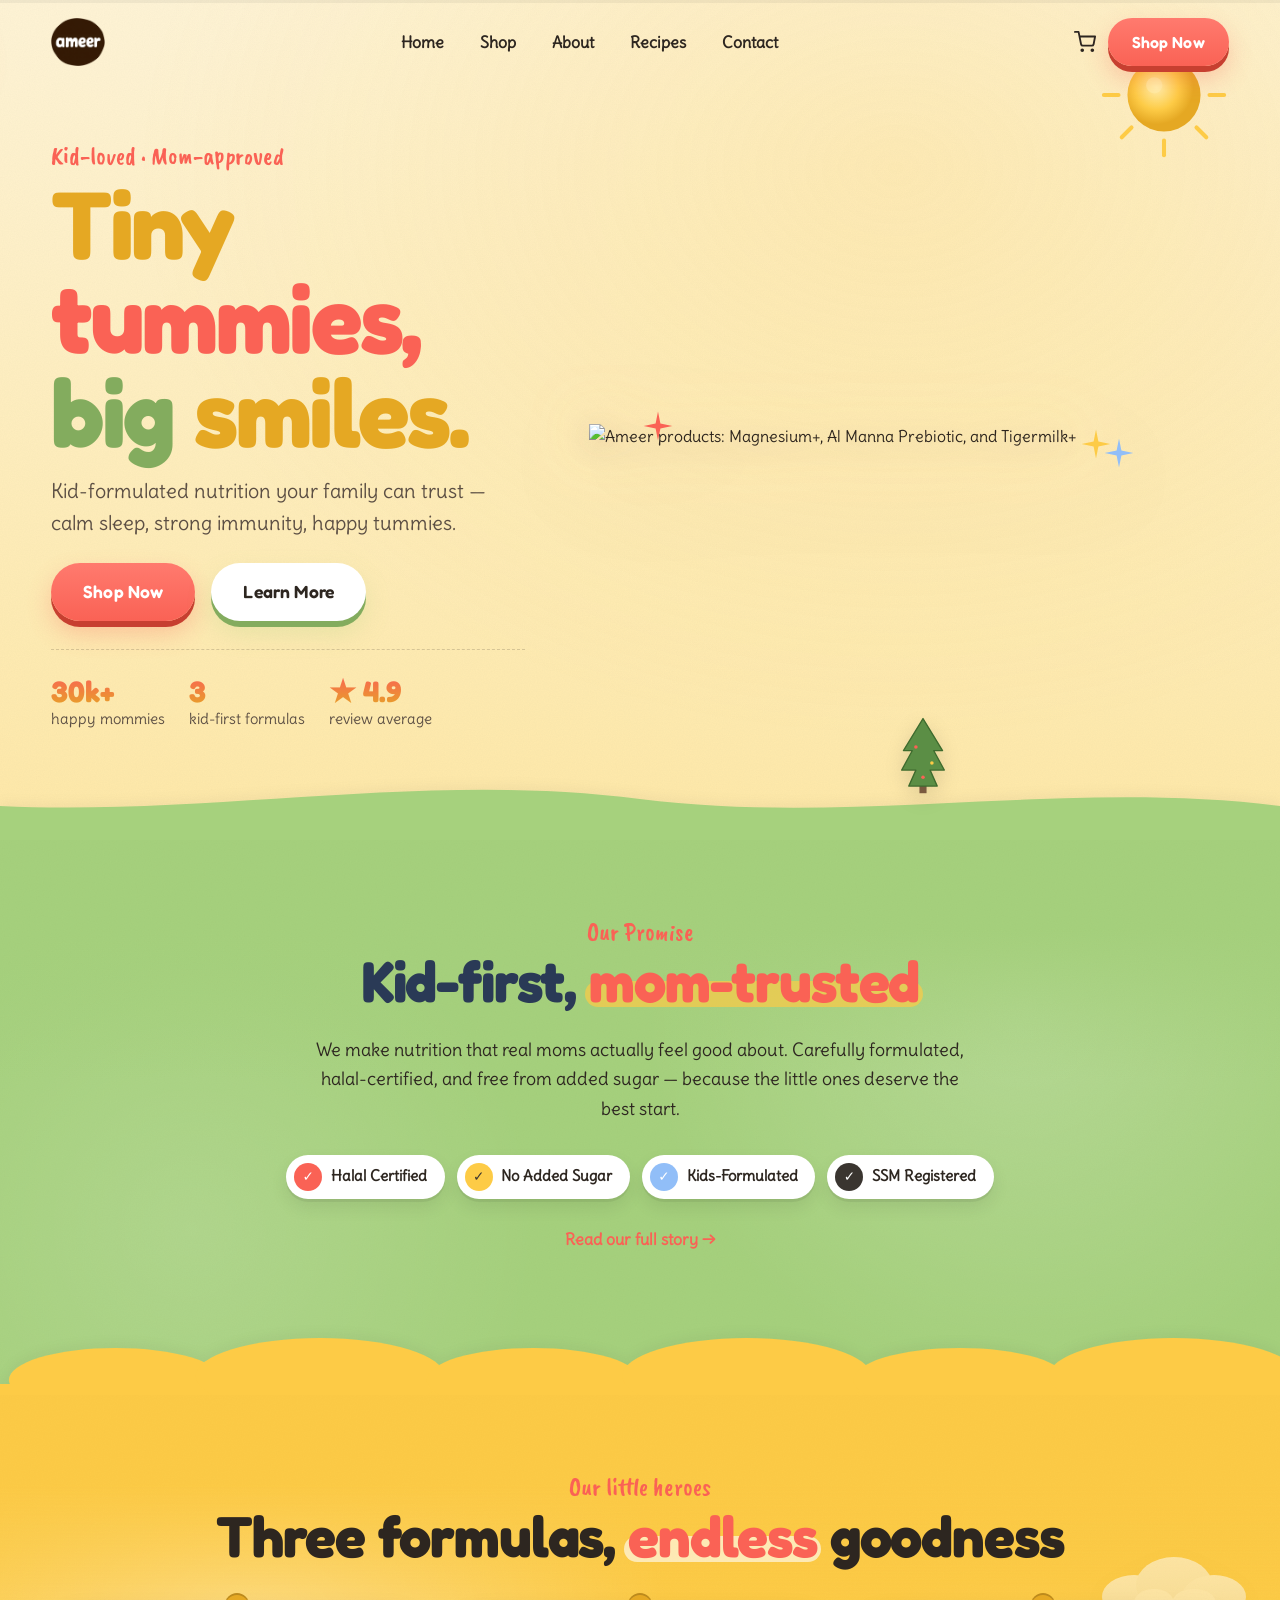
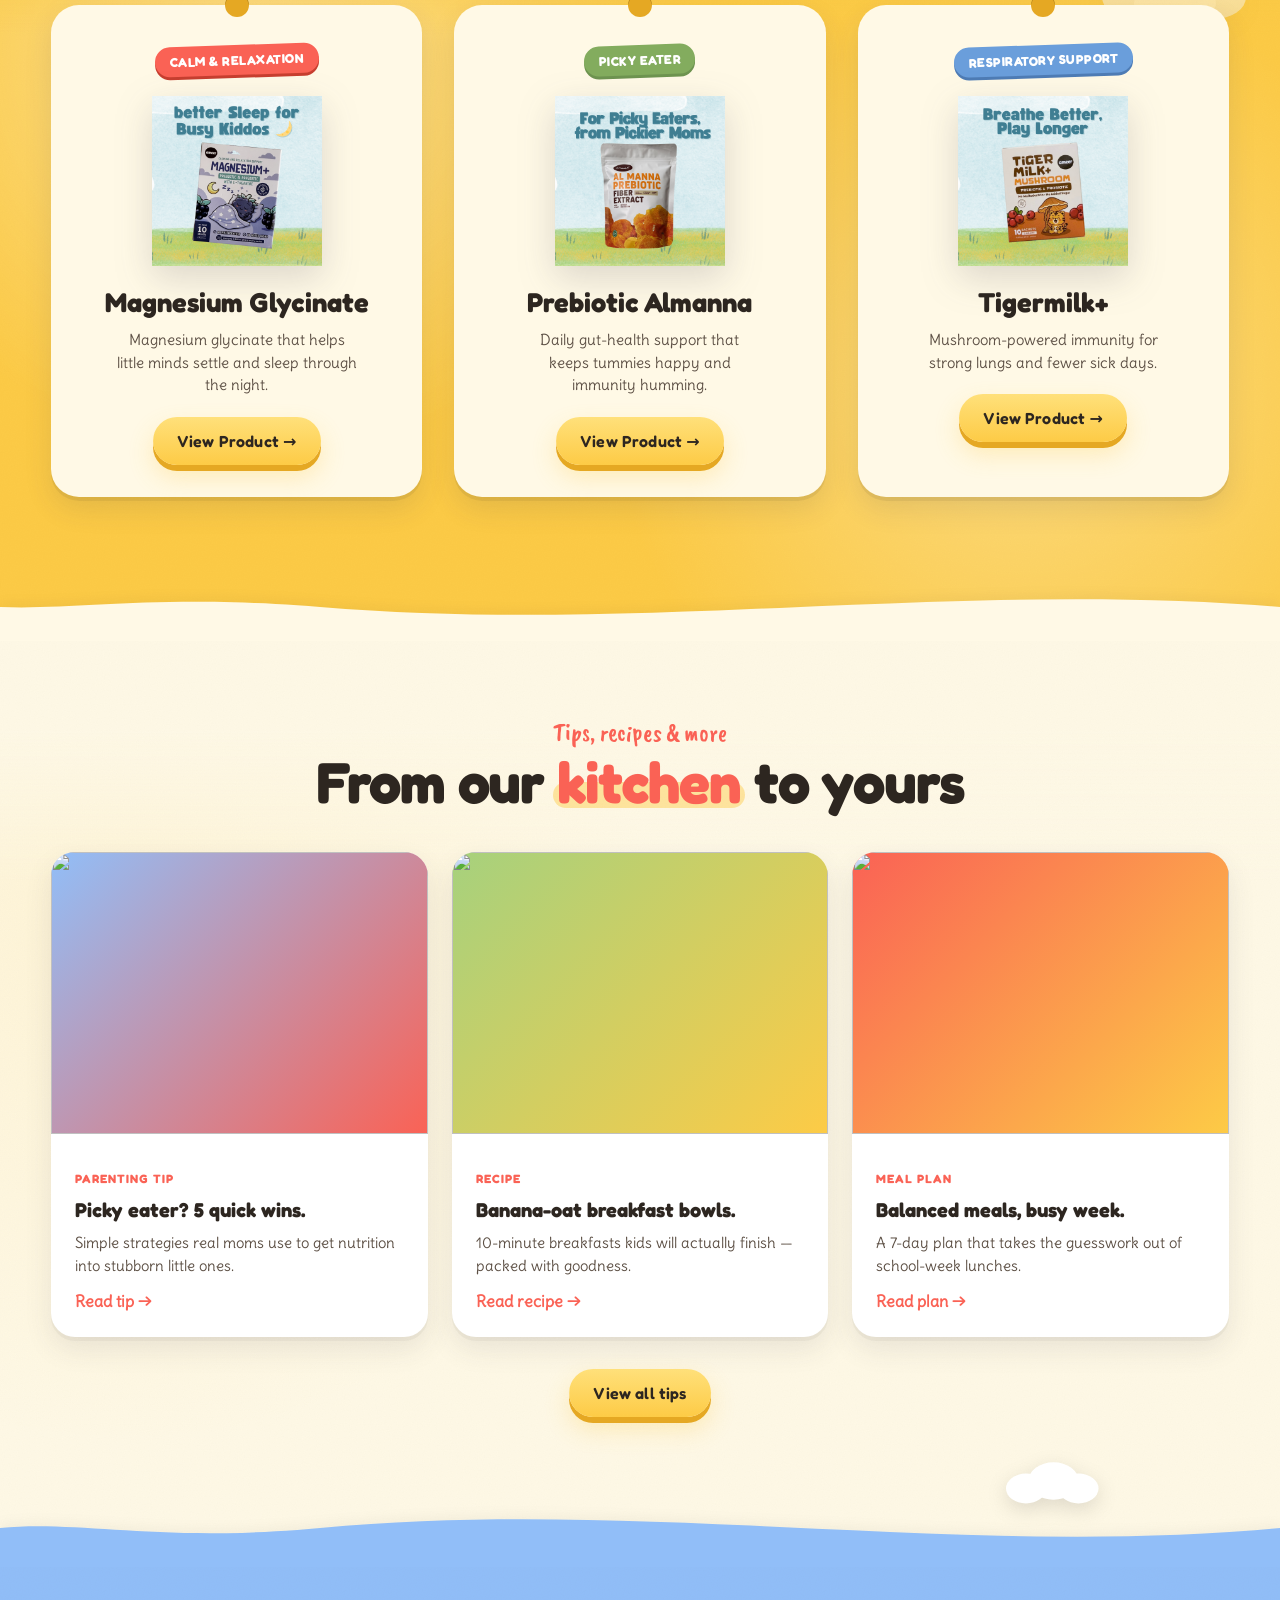
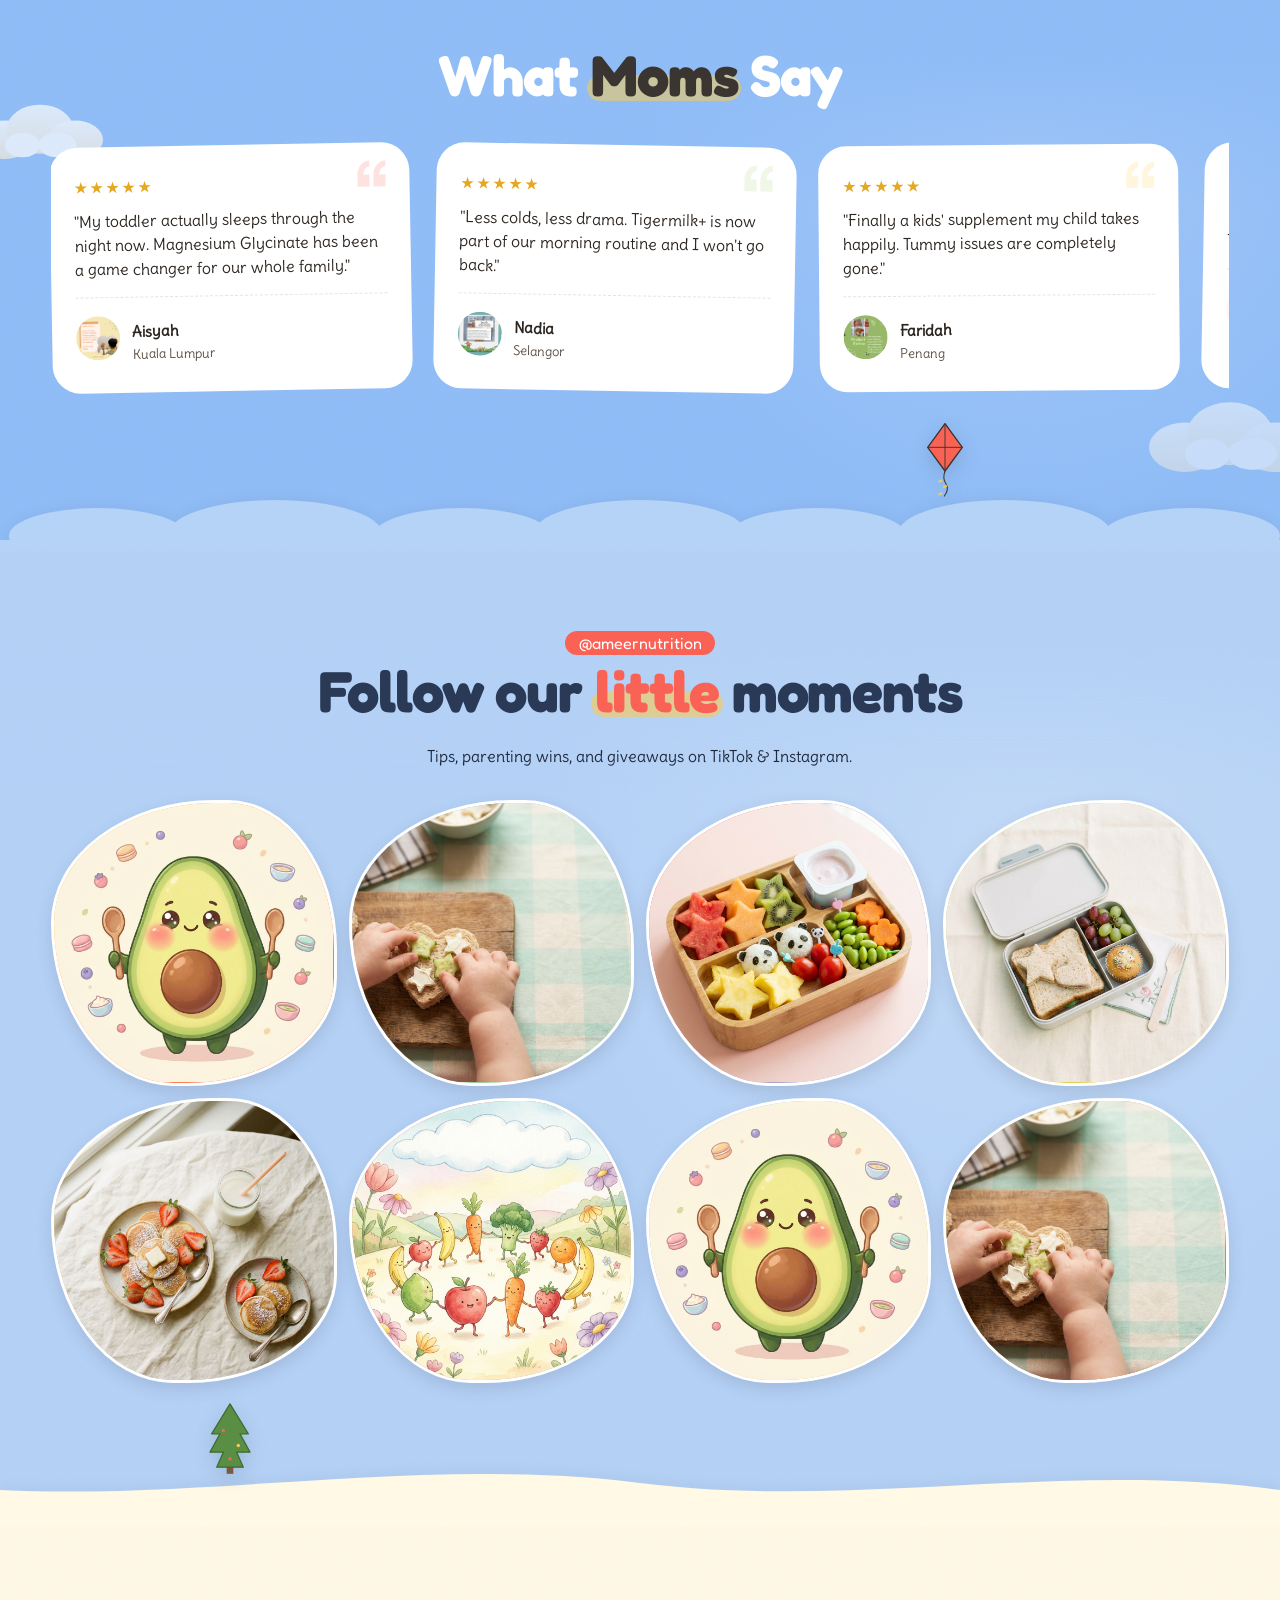
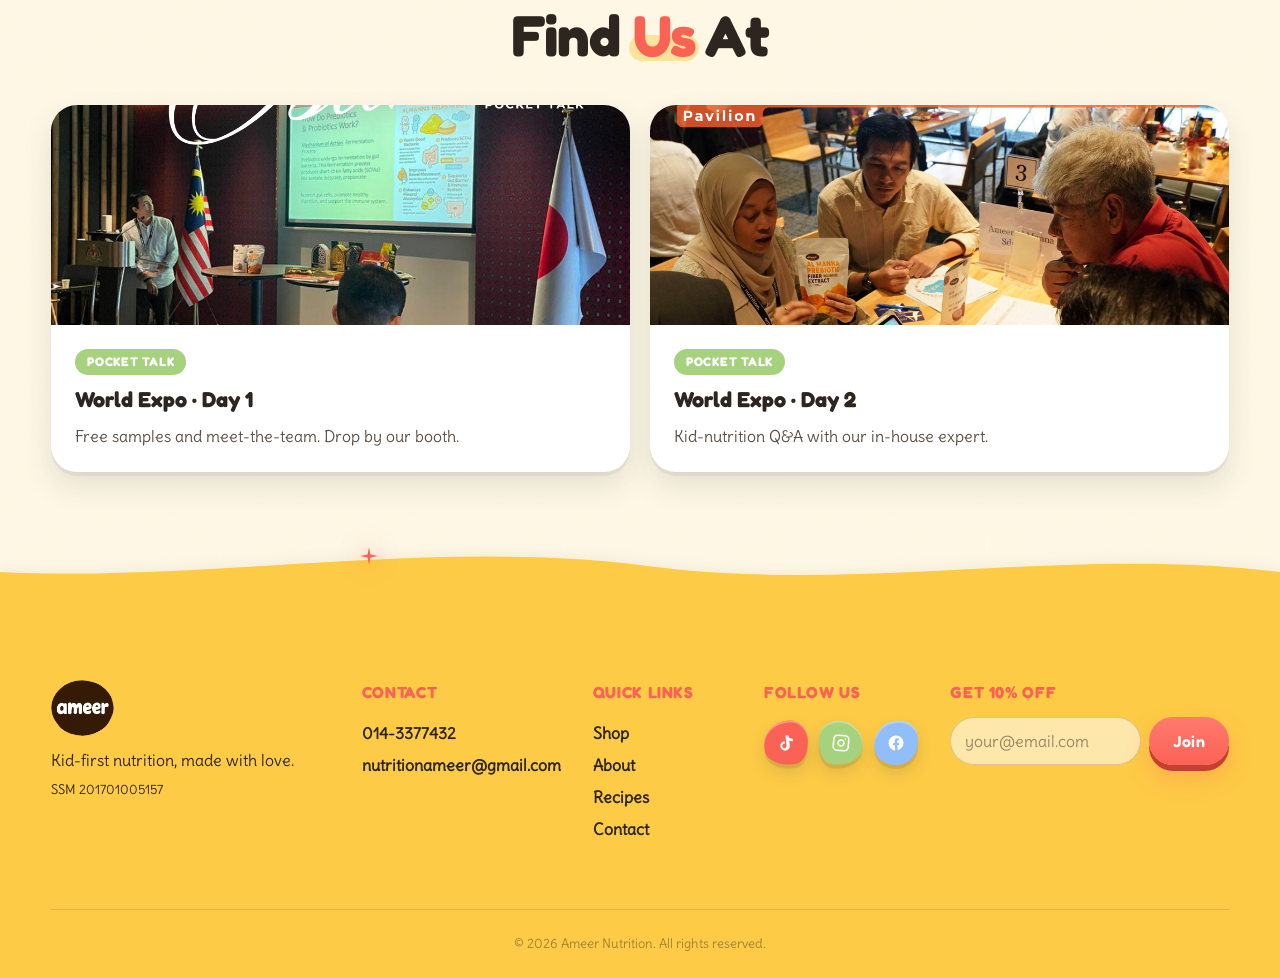
==== commit 8eb35799: "Remove produce SVGs/tip emojis, retitle feedback, add lorry to all pages - Remove leaf/berry/carrot " ====
--- a/index.html
+++ b/index.html
@@ -69,11 +69,6 @@
         </g>
         <circle cx="80" cy="80" r="45" fill="url(#sunGrad)"/>
         <circle cx="68" cy="68" r="10" fill="#FFF1AE" opacity="0.55"/>
-      </symbol>
-      <!-- leaf -->
-      <symbol id="i-leaf" viewBox="0 0 40 50">
-        <path d="M20,2 C32,12 38,28 26,46 C18,42 4,30 8,16 C12,8 16,4 20,2 Z" fill="#A6D17D"/>
-        <path d="M20,4 Q22,22 24,44" stroke="#83AC5E" stroke-width="1.5" fill="none"/>
       </symbol>
       <!-- star sparkle -->
       <symbol id="i-sparkle" viewBox="0 0 30 30">
@@ -241,8 +236,6 @@
         <svg class="hero-cloud hero-cloud-2" viewBox="0 0 160 80" data-parallax="0.1"><use href="#i-cloud"/></svg>
         <svg class="hero-cloud hero-cloud-3" viewBox="0 0 160 80" data-parallax="0.2"><use href="#i-cloud"/></svg>
         <svg class="hero-balloon" viewBox="0 0 80 110" data-parallax="0.4"><use href="#i-balloon"/></svg>
-        <svg class="hero-deco hero-leaf-1" viewBox="0 0 40 50" data-parallax="0.3"><use href="#i-leaf"/></svg>
-        <svg class="hero-deco hero-leaf-2" viewBox="0 0 40 50" data-parallax="0.35"><use href="#i-leaf"/></svg>
       </div>
       <div class="container hero-inner">
         <div class="hero-copy">
@@ -282,8 +275,6 @@
 
     <!-- ============ ABOUT ============ -->
     <section class="about reveal" id="about" aria-labelledby="aboutTitle">
-      <svg class="about-deco about-deco-leaf-1" viewBox="0 0 40 50" aria-hidden="true"><use href="#i-leaf"/></svg>
-      <svg class="about-deco about-deco-leaf-2" viewBox="0 0 40 50" aria-hidden="true"><use href="#i-leaf"/></svg>
       <div class="container about-inner">
         <span class="eyebrow" data-anim="reveal-up">Our Promise</span>
         <h2 id="aboutTitle" class="section-title" data-anim="word-reveal">Kid-first, <span>mom-trusted</span></h2>
@@ -315,7 +306,6 @@
     <!-- ============ PRODUCTS ============ -->
     <section class="products reveal" id="shop" aria-labelledby="productsTitle">
       <svg class="products-deco products-deco-cloud" viewBox="0 0 160 80" aria-hidden="true" style="opacity:0.5"><use href="#i-cloud"/></svg>
-      <svg class="products-deco products-deco-leaf" viewBox="0 0 40 50" aria-hidden="true"><use href="#i-leaf"/></svg>
       <div class="container">
         <span class="eyebrow" data-anim="reveal-up">Our little heroes</span>
         <h2 id="productsTitle" class="section-title" data-anim="word-reveal">Three formulas, <span>endless</span> goodness</h2>
@@ -354,7 +344,6 @@
 
     <!-- ============ TIPS ============ -->
     <section class="tips reveal" id="recipes" aria-labelledby="tipsTitle">
-      <svg class="tips-deco tips-deco-leaf" viewBox="0 0 40 50" aria-hidden="true"><use href="#i-leaf"/></svg>
       <div class="container">
         <span class="eyebrow" data-anim="reveal-up">Tips, recipes &amp; more</span>
         <h2 id="tipsTitle" class="section-title" data-anim="word-reveal">From our <span>kitchen</span> to yours</h2>
@@ -362,7 +351,6 @@
           <article class="tip-card">
             <div class="tip-img tip-img-1" role="img" aria-label="Parenting tip">
               <img src="assets/blog/tip-1.png" alt="" class="tip-photo" />
-              <span class="tip-emoji">🍓</span>
             </div>
             <span class="tip-tag">Parenting tip</span>
             <h3>Picky eater? 5 quick wins.</h3>
@@ -372,7 +360,6 @@
           <article class="tip-card">
             <div class="tip-img tip-img-2" role="img" aria-label="Kid-friendly recipe">
               <img src="assets/blog/tip-2.png" alt="" class="tip-photo" />
-              <span class="tip-emoji">🥣</span>
             </div>
             <span class="tip-tag">Recipe</span>
             <h3>Banana-oat breakfast bowls.</h3>
@@ -382,7 +369,6 @@
           <article class="tip-card">
             <div class="tip-img tip-img-3" role="img" aria-label="Weekly meal plan">
               <img src="assets/blog/tip-3.png" alt="" class="tip-photo" />
-              <span class="tip-emoji">📋</span>
             </div>
             <span class="tip-tag">Meal plan</span>
             <h3>Balanced meals, busy week.</h3>
@@ -408,8 +394,7 @@
       <svg class="feedback-deco feedback-deco-cloud-1" viewBox="0 0 160 80" aria-hidden="true"><use href="#i-cloud"/></svg>
       <svg class="feedback-deco feedback-deco-cloud-2" viewBox="0 0 160 80" aria-hidden="true"><use href="#i-cloud"/></svg>
       <div class="container">
-        <span class="eyebrow" data-anim="reveal-up" style="color:#FFF9E6">What moms say</span>
-        <h2 id="feedbackTitle" class="section-title" data-anim="word-reveal">Mommies <span style="color:#3A3530">love</span> Ameer</h2>
+        <h2 id="feedbackTitle" class="section-title" data-anim="word-reveal">What <span style="color:#3A3530">Moms</span> Say</h2>
         <div class="slider" data-slider>
           <button class="slider-arrow slider-arrow-prev" data-prev aria-label="Previous">
             <svg width="20" height="20" viewBox="0 0 24 24" fill="none" stroke="currentColor" stroke-width="3" stroke-linecap="round" stroke-linejoin="round"><polyline points="15 18 9 12 15 6"/></svg>
--- a/css/base.css
+++ b/css/base.css
@@ -19,7 +19,7 @@
 .site-header { position: sticky; top: 0; z-index: 50; transition: padding 0.2s ease, box-shadow 0.2s ease; }
 .site-header.scrolled { box-shadow: 0 4px 18px rgba(0,0,0,0.08); }
 .header-inner { display: flex; align-items: center; justify-content: space-between; gap: 1rem; padding: 1rem 0; }
-.brand-logo { width: 56px; height: 56px; border-radius: 50%; }
+.brand-logo { width: auto; height: 48px; }
 .site-nav { display: none; gap: 1.25rem; }
 .site-nav a { font-weight: 600; }
 .header-actions { display: flex; gap: 0.75rem; align-items: center; }
@@ -182,7 +182,6 @@
   object-fit: cover;
   z-index: 0;
 }
-.tip-img .tip-emoji { position: relative; z-index: 1; }
 
 /* === Social tile photo (stock placeholder) === */
 .social-tile { position: relative; overflow: hidden; }
--- a/css/sunny-v2.css
+++ b/css/sunny-v2.css
@@ -307,9 +307,6 @@
   animation: balloon-drift 22s linear infinite;
   filter: drop-shadow(0 10px 16px rgba(250,98,85,0.25));
 }
-.theme-sunny .hero-deco { position: absolute; width: 36px; height: 45px; opacity: 0.65; }
-.theme-sunny .hero-leaf-1 { bottom: 60px; left: 5%; transform: rotate(-25deg); animation: sway 6s ease-in-out infinite; }
-.theme-sunny .hero-leaf-2 { bottom: 30px; right: 12%; transform: rotate(35deg); animation: sway 7s ease-in-out infinite 1s; }
 
 .theme-sunny .hero-stats {
   display: flex; gap: 1.5rem; margin-top: 1.75rem;
@@ -340,8 +337,6 @@
   0%, 100% { transform: rotate(var(--r, -25deg)); }
   50% { transform: rotate(calc(var(--r, -25deg) * -0.4)); }
 }
-.theme-sunny .hero-leaf-1 { --r: -25deg; }
-.theme-sunny .hero-leaf-2 { --r: 35deg; }
 @keyframes bob {
   0%, 100% { transform: translateY(0); }
   50% { transform: translateY(-10px); }
@@ -397,9 +392,6 @@
   background-image: var(--noise); pointer-events: none; opacity: 0.5;
 }
 .theme-sunny .about-inner { text-align: center; max-width: 760px; }
-.theme-sunny .about-deco { position: absolute; opacity: 0.7; }
-.theme-sunny .about-deco-leaf-1 { width: 50px; height: 60px; top: 18%; left: 6%; transform: rotate(-20deg); }
-.theme-sunny .about-deco-leaf-2 { width: 42px; height: 52px; bottom: 20%; right: 8%; transform: rotate(40deg); }
 
 .theme-sunny .about .eyebrow { color: var(--coral); }
 .theme-sunny .about .section-title { color: var(--night); }
@@ -443,7 +435,6 @@
 
 .theme-sunny .products-deco { position: absolute; opacity: 0.7; }
 .theme-sunny .products-deco-cloud { width: 160px; height: 80px; top: 18%; right: 2%; filter: drop-shadow(0 8px 16px rgba(0,0,0,0.05)); }
-.theme-sunny .products-deco-leaf { width: 50px; height: 60px; bottom: 12%; right: 8%; transform: rotate(50deg); }
 
 .theme-sunny .product-grid { margin-top: 2.5rem; }
 .theme-sunny .product-card {
@@ -499,8 +490,6 @@
 }
 .theme-sunny .tips .eyebrow { color: var(--coral); display: block; text-align: center; }
 .theme-sunny .tips .section-title { color: var(--ink); }
-.theme-sunny .tips-deco { position: absolute; opacity: 0.7; }
-.theme-sunny .tips-deco-leaf { width: 45px; height: 55px; bottom: 18%; left: 6%; transform: rotate(-35deg); }
 
 .theme-sunny .tip-grid { margin-top: 2.5rem; }
 .theme-sunny .tip-card {
@@ -513,12 +502,6 @@
 }
 .theme-sunny .tip-card:hover { transform: translateY(-4px); }
 .theme-sunny .tip-img { border-radius: 0; position: relative; }
-.theme-sunny .tip-emoji {
-  position: absolute; bottom: 12px; right: 14px;
-  width: 56px; height: 56px; border-radius: 50%;
-  background: white; display: grid; place-items: center;
-  font-size: 1.7rem; box-shadow: 0 4px 10px rgba(0,0,0,0.12);
-}
 .theme-sunny .tip-img-1 { background: linear-gradient(135deg, var(--river) 0%, var(--coral) 100%); }
 .theme-sunny .tip-img-2 { background: linear-gradient(135deg, var(--meadow) 0%, var(--sun) 100%); }
 .theme-sunny .tip-img-3 { background: linear-gradient(135deg, var(--coral) 0%, var(--sun) 100%); }
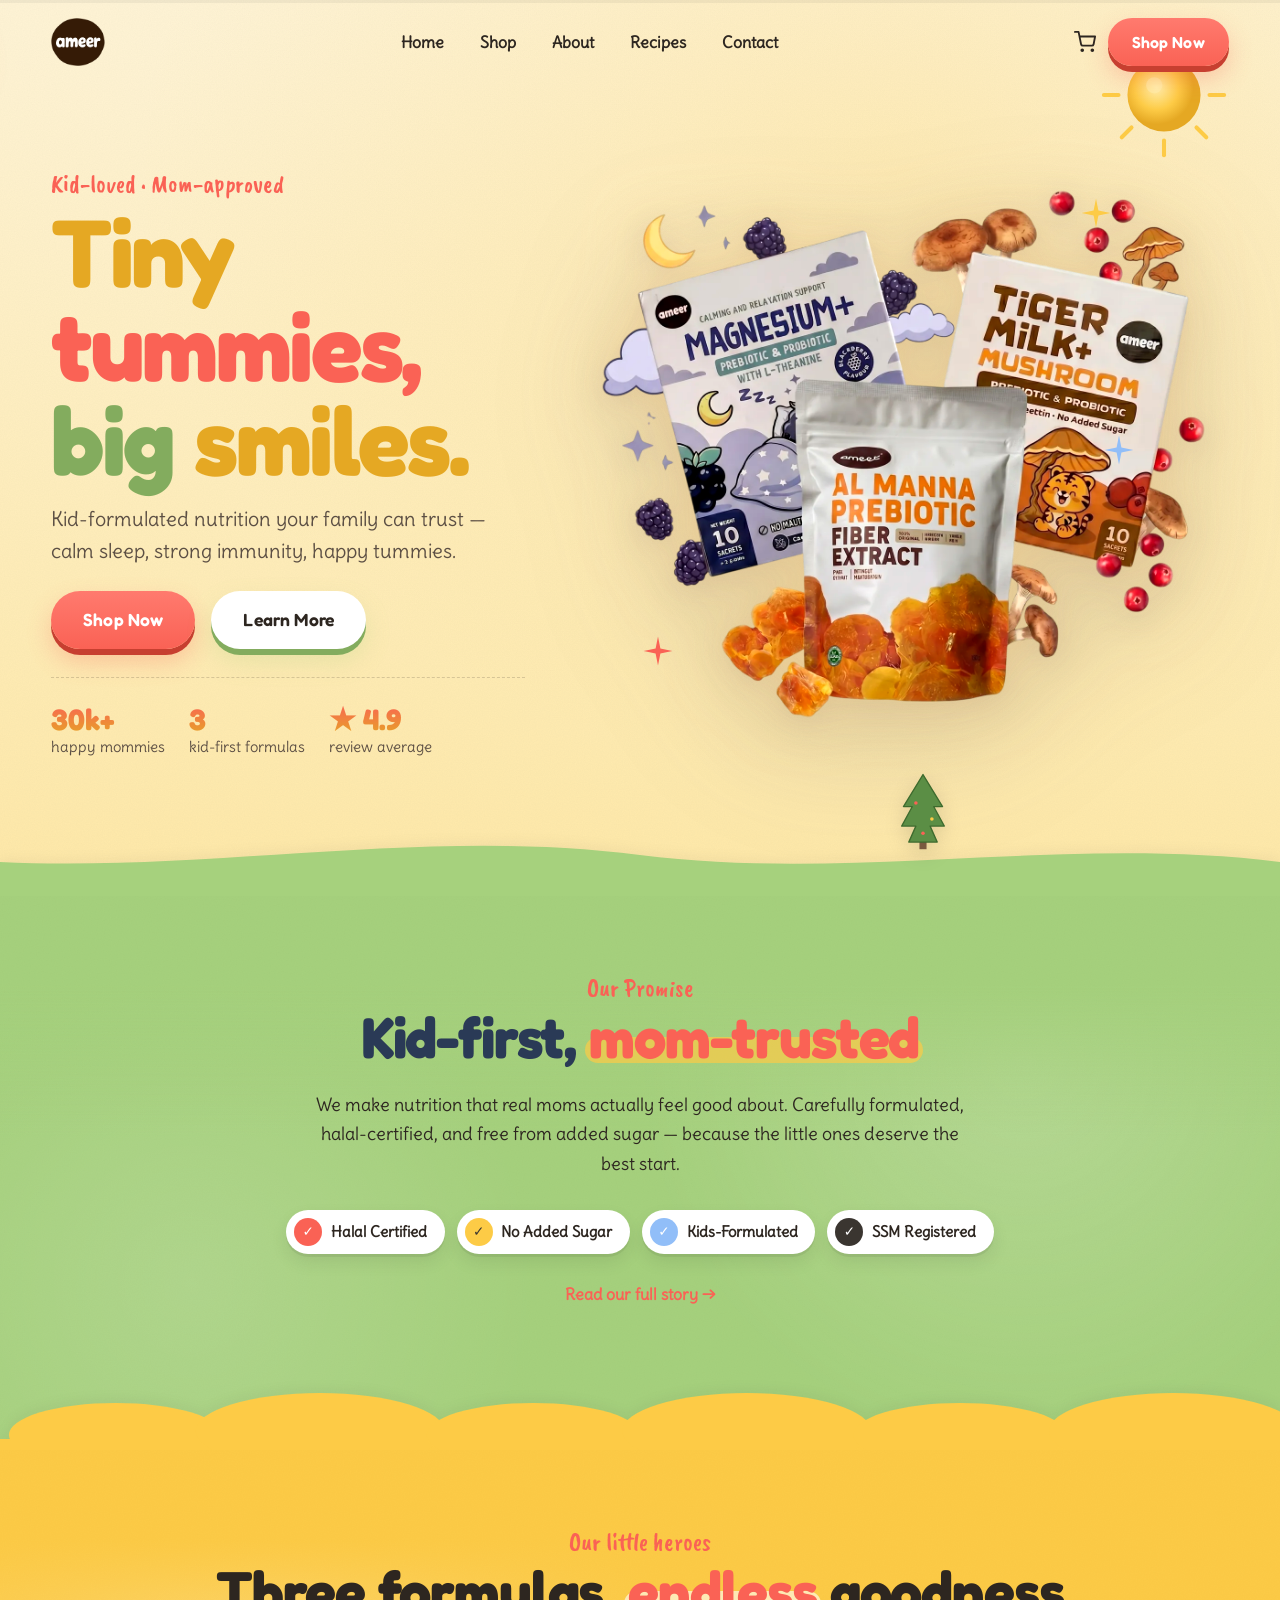
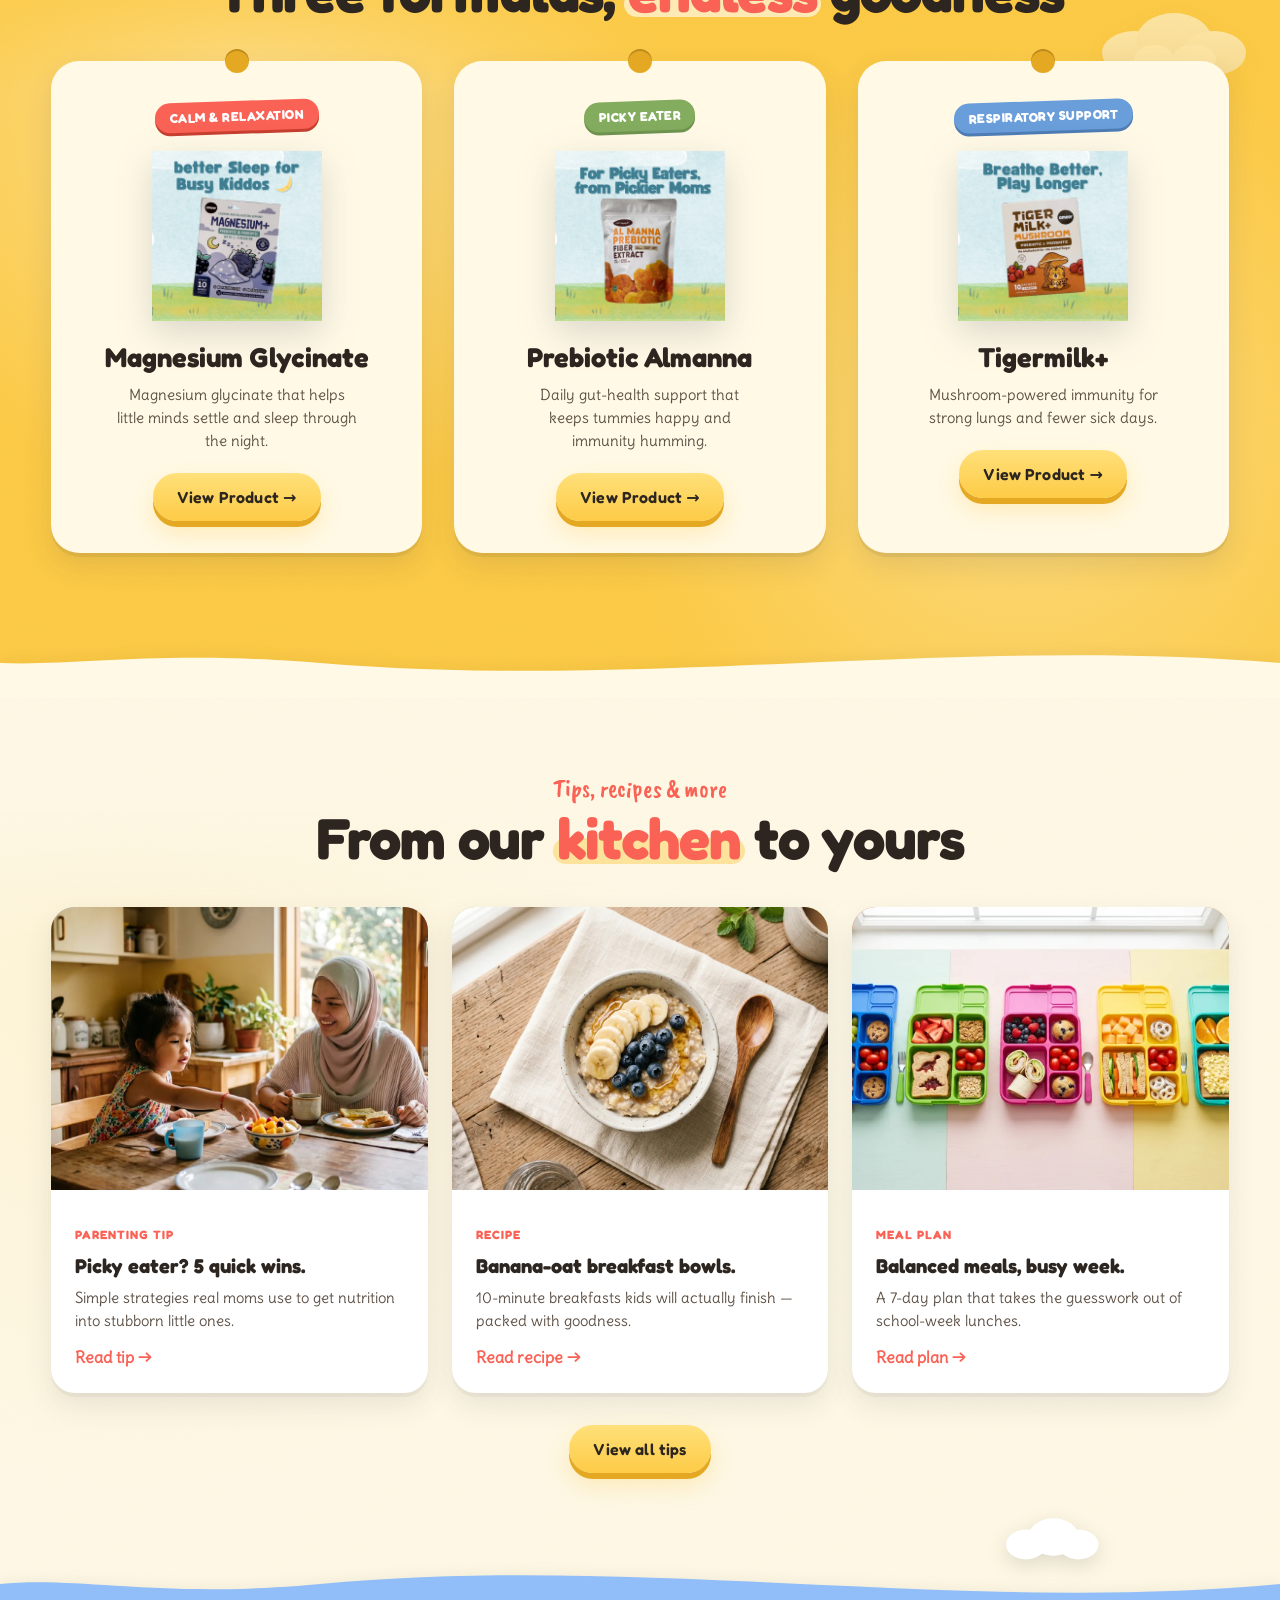
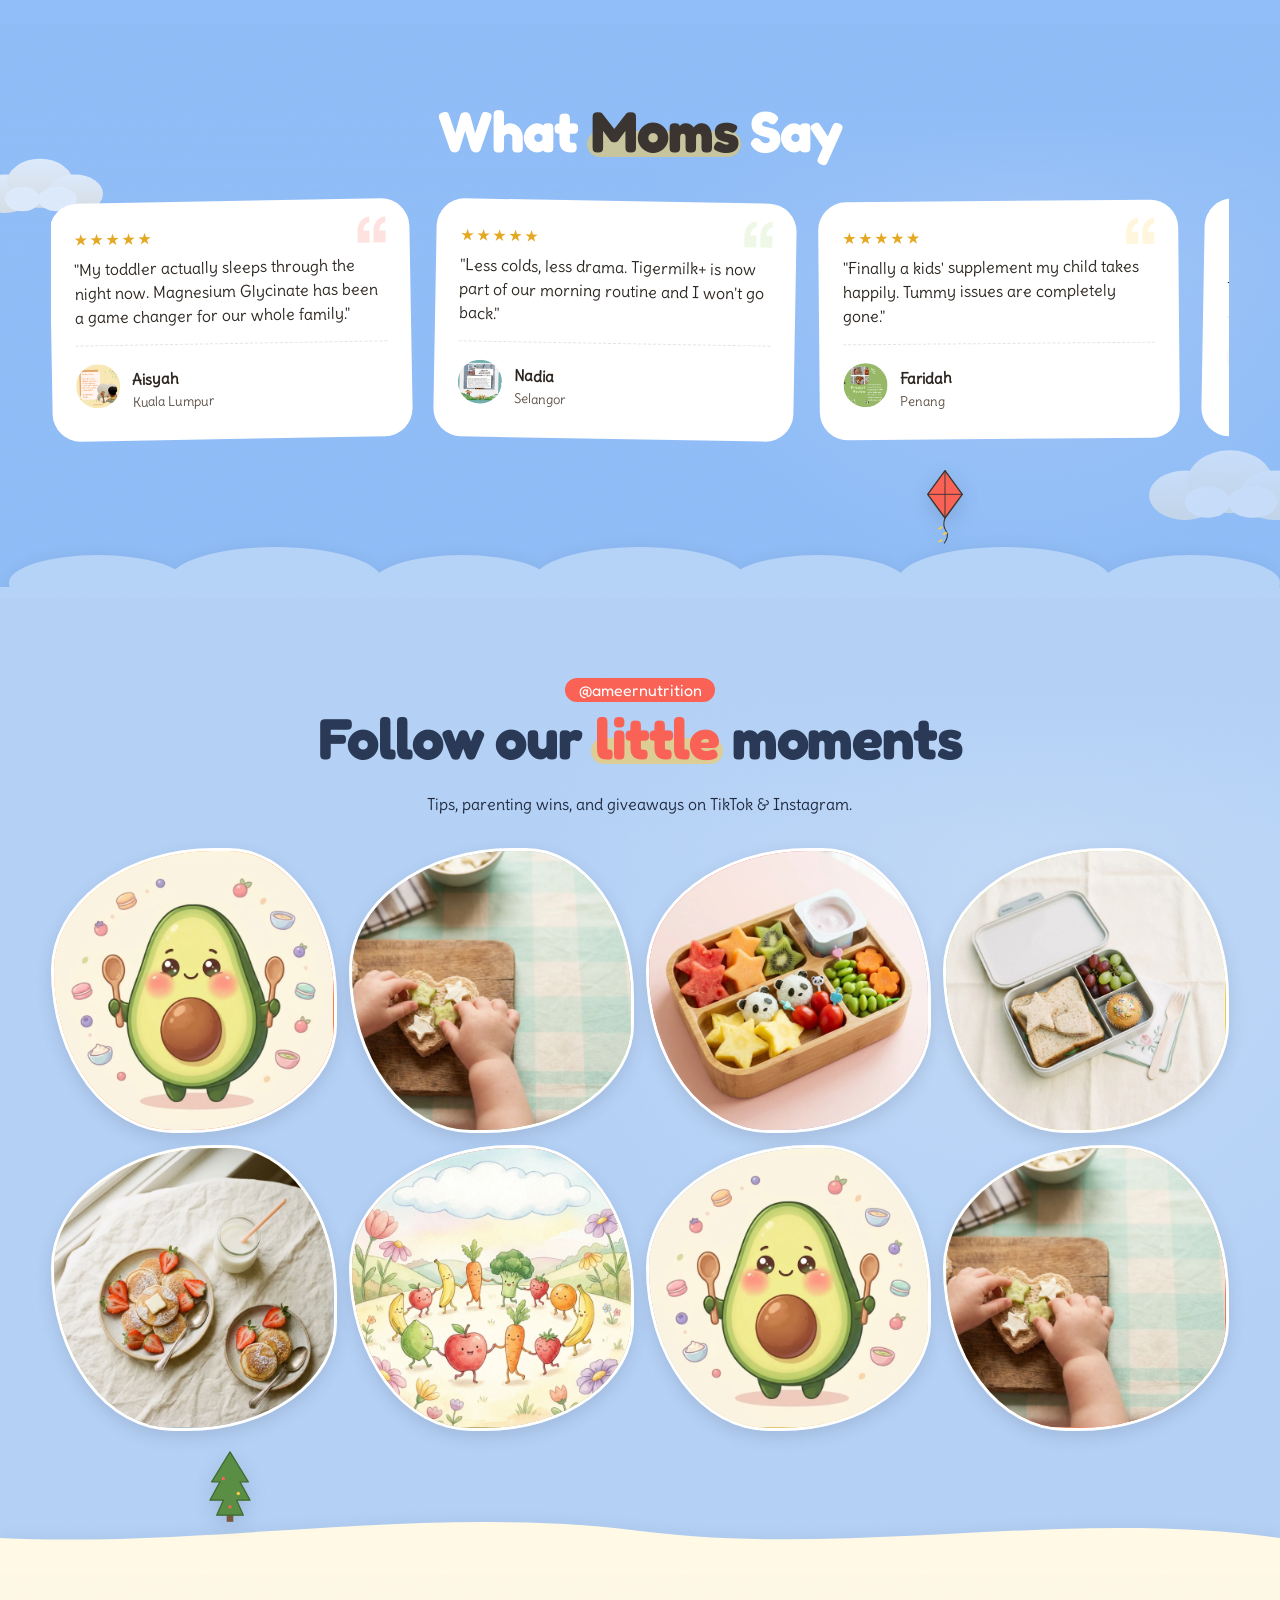
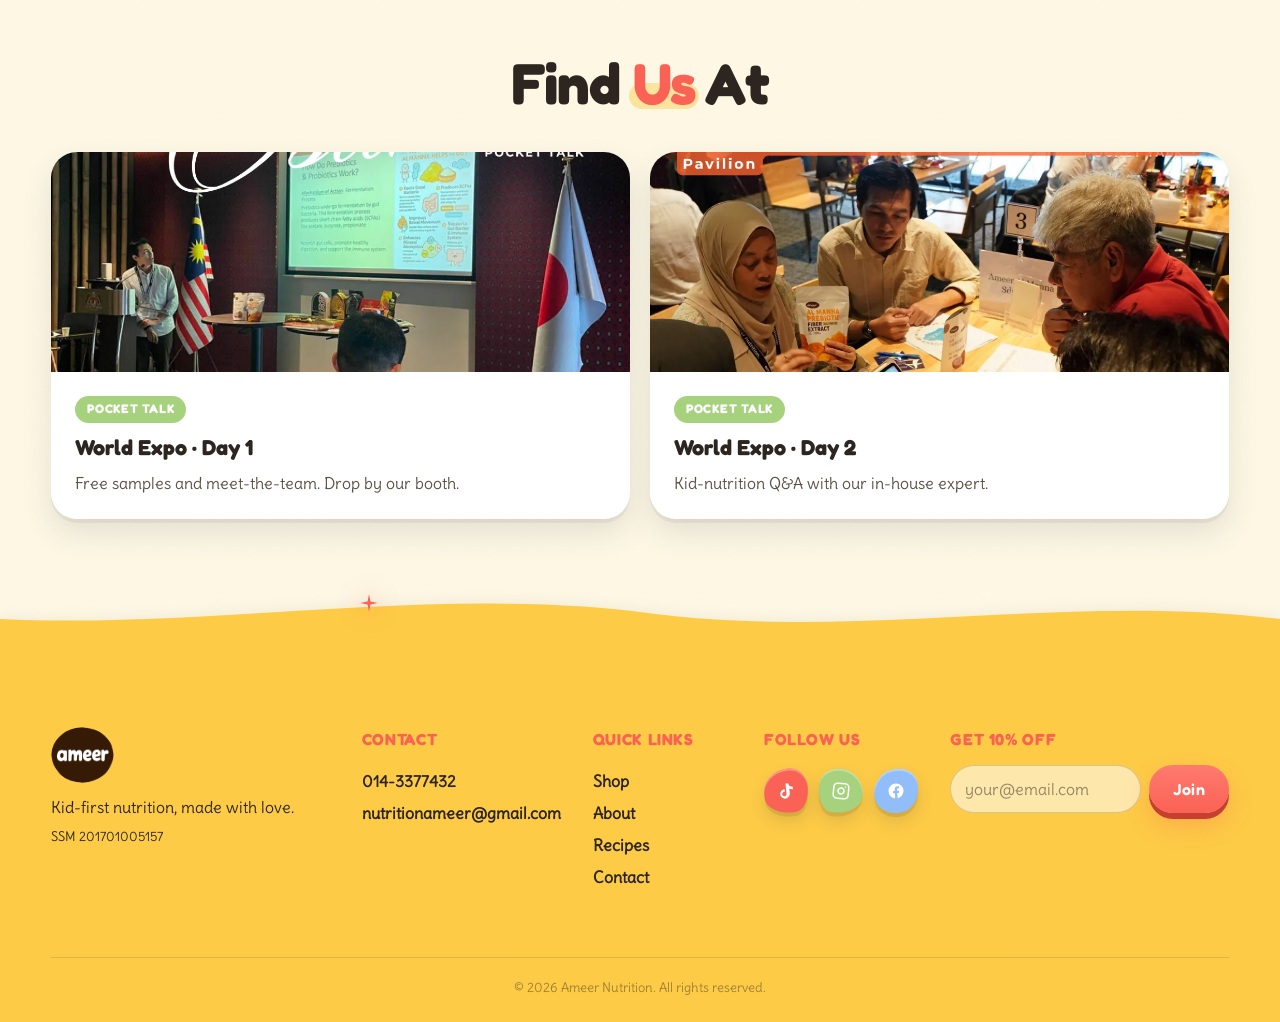
==== commit d9154894: "feat: theme scaffolding + convert all images to webp (assets 7MB → 2.8MB) Commits a large body of pr" ====
--- a/index.html
+++ b/index.html
@@ -5,7 +5,7 @@
   <meta name="viewport" content="width=device-width, initial-scale=1" />
   <title>Ameer — Kids Nutrition (V2 · Motion)</title>
   <meta name="description" content="Ameer kids nutrition supplements — Magnesium Glycinate, Prebiotics, and Tigermilk+. Lovingly formulated for growing kids." />
-  <link rel="icon" href="assets/ameer-logo.png" />
+  <link rel="icon" href="assets/ameer-logo.webp" />
   <link rel="preconnect" href="https://fonts.googleapis.com" />
   <link rel="preconnect" href="https://fonts.gstatic.com" crossorigin />
   <link href="https://fonts.googleapis.com/css2?family=Fredoka:wght@400;500;600;700&family=Caveat+Brush&family=Delius&display=swap" rel="stylesheet" />
@@ -204,7 +204,7 @@
   <header class="site-header" id="siteHeader">
     <div class="container header-inner">
       <a href="#" class="brand">
-        <img src="assets/ameer-logo.png" alt="Ameer logo" class="brand-logo" />
+        <img src="assets/ameer-logo.webp" alt="Ameer logo" class="brand-logo" />
       </a>
       <nav class="site-nav" id="primaryNav" aria-label="Primary">
         <a href="#home">Home</a>
@@ -257,7 +257,7 @@
         </div>
         <div class="hero-visual" data-anim="pop-in" data-anim-delay="400">
           <div class="cloud-frame">
-            <img src="assets/hero-visual.png" alt="Ameer products: Magnesium+, Al Manna Prebiotic, and Tigermilk+" class="hero-product-shot" />
+            <img src="assets/hero-visual.webp" alt="Ameer products: Magnesium+, Al Manna Prebiotic, and Tigermilk+" class="hero-product-shot" />
             <svg class="cloud-frame-spark spark-1" viewBox="0 0 30 30" style="color:#FDCB46"><use href="#i-sparkle"/></svg>
             <svg class="cloud-frame-spark spark-2" viewBox="0 0 30 30" style="color:#FA6255"><use href="#i-sparkle"/></svg>
             <svg class="cloud-frame-spark spark-3" viewBox="0 0 30 30" style="color:#91BEF8"><use href="#i-sparkle"/></svg>
@@ -312,21 +312,21 @@
         <div class="product-grid" data-anim="stagger-scale">
           <article class="product-card">
             <span class="product-tag">Calm &amp; Relaxation</span>
-            <img src="assets/products/mag-plus.png" alt="Magnesium Glycinate Magnesium Glycinate" class="product-img" />
+            <img src="assets/products/mag-plus.webp" alt="Magnesium Glycinate Magnesium Glycinate" class="product-img" />
             <h3 class="product-name">Magnesium Glycinate</h3>
             <p class="product-benefit">Magnesium glycinate that helps little minds settle and sleep through the night.</p>
             <a href="produk.html" class="btn btn-secondary">View Product →</a>
           </article>
           <article class="product-card">
             <span class="product-tag">Picky Eater</span>
-            <img src="assets/products/prebiotics.png" alt="Ameer Prebiotic Almanna" class="product-img" />
+            <img src="assets/products/prebiotics.webp" alt="Ameer Prebiotic Almanna" class="product-img" />
             <h3 class="product-name">Prebiotic Almanna</h3>
             <p class="product-benefit">Daily gut-health support that keeps tummies happy and immunity humming.</p>
             <a href="prebiotics.html" class="btn btn-secondary">View Product →</a>
           </article>
           <article class="product-card">
             <span class="product-tag">Respiratory Support</span>
-            <img src="assets/products/tigermilk-plus.png" alt="Tigermilk+ mushroom blend" class="product-img" />
+            <img src="assets/products/tigermilk-plus.webp" alt="Tigermilk+ mushroom blend" class="product-img" />
             <h3 class="product-name">Tigermilk+</h3>
             <p class="product-benefit">Mushroom-powered immunity for strong lungs and fewer sick days.</p>
             <a href="tigermilk.html" class="btn btn-secondary">View Product →</a>
@@ -350,7 +350,7 @@
         <div class="tip-grid" data-anim="stagger-up">
           <article class="tip-card">
             <div class="tip-img tip-img-1" role="img" aria-label="Parenting tip">
-              <img src="assets/blog/tip-1.png" alt="" class="tip-photo" />
+              <img src="assets/blog/tip-1.webp" alt="" class="tip-photo" />
             </div>
             <span class="tip-tag">Parenting tip</span>
             <h3>Picky eater? 5 quick wins.</h3>
@@ -359,7 +359,7 @@
           </article>
           <article class="tip-card">
             <div class="tip-img tip-img-2" role="img" aria-label="Kid-friendly recipe">
-              <img src="assets/blog/tip-2.png" alt="" class="tip-photo" />
+              <img src="assets/blog/tip-2.webp" alt="" class="tip-photo" />
             </div>
             <span class="tip-tag">Recipe</span>
             <h3>Banana-oat breakfast bowls.</h3>
@@ -368,7 +368,7 @@
           </article>
           <article class="tip-card">
             <div class="tip-img tip-img-3" role="img" aria-label="Weekly meal plan">
-              <img src="assets/blog/tip-3.png" alt="" class="tip-photo" />
+              <img src="assets/blog/tip-3.webp" alt="" class="tip-photo" />
             </div>
             <span class="tip-tag">Meal plan</span>
             <h3>Balanced meals, busy week.</h3>
@@ -405,7 +405,7 @@
               <div class="stars" aria-label="5 stars">★★★★★</div>
               <p>"My toddler actually sleeps through the night now. Magnesium Glycinate has been a game changer for our whole family."</p>
               <div class="who">
-                <img src="assets/feedback/feedback-1.png" alt="Aisyah" />
+                <img src="assets/feedback/feedback-1.webp" alt="Aisyah" />
                 <div>
                   <cite>Aisyah</cite>
                   <small>Kuala Lumpur</small>
@@ -417,7 +417,7 @@
               <div class="stars" aria-label="5 stars">★★★★★</div>
               <p>"Less colds, less drama. Tigermilk+ is now part of our morning routine and I won't go back."</p>
               <div class="who">
-                <img src="assets/feedback/feedback-2.png" alt="Nadia" />
+                <img src="assets/feedback/feedback-2.webp" alt="Nadia" />
                 <div>
                   <cite>Nadia</cite>
                   <small>Selangor</small>
@@ -429,7 +429,7 @@
               <div class="stars" aria-label="5 stars">★★★★★</div>
               <p>"Finally a kids' supplement my child takes happily. Tummy issues are completely gone."</p>
               <div class="who">
-                <img src="assets/feedback/feedback-3.png" alt="Faridah" />
+                <img src="assets/feedback/feedback-3.webp" alt="Faridah" />
                 <div>
                   <cite>Faridah</cite>
                   <small>Penang</small>
@@ -441,7 +441,7 @@
               <div class="stars" aria-label="5 stars">★★★★★</div>
               <p>"Halal-certified and clean ingredients. That's all this mom needed to know."</p>
               <div class="who">
-                <img src="assets/feedback/feedback-4.png" alt="Hana" />
+                <img src="assets/feedback/feedback-4.webp" alt="Hana" />
                 <div>
                   <cite>Hana</cite>
                   <small>Johor</small>
@@ -453,7 +453,7 @@
               <div class="stars" aria-label="5 stars">★★★★★</div>
               <p>"My boys love the taste. I love the science behind it. Win-win for everyone."</p>
               <div class="who">
-                <img src="assets/feedback/feedback-5.png" alt="Sarah" />
+                <img src="assets/feedback/feedback-5.webp" alt="Sarah" />
                 <div>
                   <cite>Sarah</cite>
                   <small>Putrajaya</small>
@@ -492,14 +492,14 @@
         <h2 id="socialTitle" class="section-title" data-anim="word-reveal">Follow our <span>little</span> moments</h2>
         <p class="social-sub" data-anim="reveal-up" data-anim-delay="300">Tips, parenting wins, and giveaways on TikTok &amp; Instagram.</p>
         <div class="social-grid" data-anim="stagger-scale">
-          <a href="#" class="social-tile social-tile-1" aria-label="Latest post 1"><img src="assets/blog/social-1.jpeg" alt="" class="social-photo" /></a>
-          <a href="#" class="social-tile social-tile-2" aria-label="Latest post 2"><img src="assets/blog/social-2.jpeg" alt="" class="social-photo" /></a>
-          <a href="#" class="social-tile social-tile-3" aria-label="Latest post 3"><img src="assets/blog/social-3.jpeg" alt="" class="social-photo" /></a>
-          <a href="#" class="social-tile social-tile-4" aria-label="Latest post 4"><img src="assets/blog/social-4.jpeg" alt="" class="social-photo" /></a>
-          <a href="#" class="social-tile social-tile-5" aria-label="Latest post 5"><img src="assets/blog/social-5.jpeg" alt="" class="social-photo" /></a>
-          <a href="#" class="social-tile social-tile-6" aria-label="Latest post 6"><img src="assets/blog/social-6.jpeg" alt="" class="social-photo" /></a>
-          <a href="#" class="social-tile social-tile-7" aria-label="Latest post 7"><img src="assets/blog/social-1.jpeg" alt="" class="social-photo" /></a>
-          <a href="#" class="social-tile social-tile-8" aria-label="Latest post 8"><img src="assets/blog/social-2.jpeg" alt="" class="social-photo" /></a>
+          <a href="#" class="social-tile social-tile-1" aria-label="Latest post 1"><img src="assets/blog/social-1.webp" alt="" class="social-photo" /></a>
+          <a href="#" class="social-tile social-tile-2" aria-label="Latest post 2"><img src="assets/blog/social-2.webp" alt="" class="social-photo" /></a>
+          <a href="#" class="social-tile social-tile-3" aria-label="Latest post 3"><img src="assets/blog/social-3.webp" alt="" class="social-photo" /></a>
+          <a href="#" class="social-tile social-tile-4" aria-label="Latest post 4"><img src="assets/blog/social-4.webp" alt="" class="social-photo" /></a>
+          <a href="#" class="social-tile social-tile-5" aria-label="Latest post 5"><img src="assets/blog/social-5.webp" alt="" class="social-photo" /></a>
+          <a href="#" class="social-tile social-tile-6" aria-label="Latest post 6"><img src="assets/blog/social-6.webp" alt="" class="social-photo" /></a>
+          <a href="#" class="social-tile social-tile-7" aria-label="Latest post 7"><img src="assets/blog/social-1.webp" alt="" class="social-photo" /></a>
+          <a href="#" class="social-tile social-tile-8" aria-label="Latest post 8"><img src="assets/blog/social-2.webp" alt="" class="social-photo" /></a>
         </div>
       </div>
       <!-- Social bottom divider — cream rolling hill rising up (matches Events color) -->
@@ -517,7 +517,7 @@
         <h2 id="eventsTitle" class="section-title" data-anim="word-reveal">Find <span>Us</span> At</h2>
         <div class="event-grid" data-anim="stagger-up">
           <a href="#" class="event-card">
-            <div class="event-img"><img src="assets/event/expo-1.png" alt="World Expo event day 1" /></div>
+            <div class="event-img"><img src="assets/event/expo-1.webp" alt="World Expo event day 1" /></div>
             <div class="event-body">
               <span class="event-tag">Pocket Talk</span>
               <h3>World Expo · Day 1</h3>
@@ -525,7 +525,7 @@
             </div>
           </a>
           <a href="#" class="event-card">
-            <div class="event-img"><img src="assets/event/expo-2.png" alt="World Expo event day 2" /></div>
+            <div class="event-img"><img src="assets/event/expo-2.webp" alt="World Expo event day 2" /></div>
             <div class="event-body">
               <span class="event-tag">Pocket Talk</span>
               <h3>World Expo · Day 2</h3>
@@ -549,7 +549,7 @@
   <footer class="site-footer" id="contact">
     <div class="container footer-inner">
       <div class="footer-brand">
-        <img src="assets/ameer-logo.png" alt="Ameer" />
+        <img src="assets/ameer-logo.webp" alt="Ameer" />
         <p>Kid-first nutrition, made with love.</p>
         <p class="ssm">SSM 201701005157</p>
       </div>
--- a/css/base.css
+++ b/css/base.css
@@ -126,14 +126,6 @@
   .footer-inner { grid-template-columns: 2fr 1fr 1fr 1fr 2fr; align-items: start; }
 }
 
-/* === Popup === */
-.popup { position: fixed; inset: 0; background: rgba(0,0,0,0.45); display: grid; place-items: center; z-index: 100; padding: 1rem; }
-.popup[hidden] { display: none; }
-.popup-card { position: relative; max-width: 480px; padding: 2rem; text-align: center; }
-.popup-close { position: absolute; top: 0.75rem; right: 0.75rem; font-size: 1.5rem; width: 32px; height: 32px; border-radius: 50%; }
-.popup-form { display: flex; flex-direction: column; gap: 0.75rem; margin-top: 1rem; }
-.popup-form input { padding: 0.85rem 1rem; border-radius: 999px; border: 1px solid currentColor; }
-
 /* === Scroll reveal (only when JS is active) === */
 html.js-reveal .reveal { opacity: 0; transform: translateY(24px); transition: opacity 0.6s ease, transform 0.6s ease; }
 html.js-reveal .reveal.in-view { opacity: 1; transform: none; }
--- a/css/sunny-v2.css
+++ b/css/sunny-v2.css
@@ -551,7 +551,7 @@
 .theme-sunny .testimonial:nth-child(2n) { transform: rotate(1deg); }
 .theme-sunny .testimonial:nth-child(3n) { transform: rotate(-0.5deg); }
 .theme-sunny .testimonial .quote-mark { position: absolute; top: 14px; right: 18px; width: 40px; height: 36px; }
-.theme-sunny .testimonial .stars { color: var(--sun-deep); font-size: 1rem; letter-spacing: 0.1em; margin-bottom: 0.6rem; }
+.theme-sunny .testimonial .stars { color: var(--sun-deep); font-size: 1rem; letter-spacing: 0.1em; margin-bottom: 0.6rem; line-height: 1; }
 .theme-sunny .testimonial p { color: var(--ink); font-size: 1rem; line-height: 1.5; margin-bottom: 1rem; }
 .theme-sunny .testimonial .who { display: flex; align-items: center; gap: 0.75rem; border-top: 1px dashed rgba(45,38,32,0.12); padding-top: 0.9rem; }
 .theme-sunny .testimonial .who img { width: 44px; height: 44px; border-radius: 50%; margin: 0; object-fit: cover; }
@@ -646,6 +646,27 @@
   color: var(--ink);
   padding-top: 4rem;
   padding-bottom: 1.5rem;
+}
+
+/* Footer top divider — yellow wave rising up out of the footer into the content
+   above, matching the section shape dividers. Sits in the previous section's
+   bottom padding (>=90px on every page template). */
+.theme-sunny .site-footer .divider-top {
+  position: absolute; left: 0; right: 0;
+  bottom: 100%; margin-bottom: -1px;
+  height: 90px;
+  z-index: 2;
+  pointer-events: none;
+}
+.theme-sunny .site-footer .divider-top .divider-shape {
+  width: 100%; height: 100%;
+  display: block;
+  filter: drop-shadow(0 -4px 6px rgba(0,0,0,0.04));
+}
+.theme-sunny .site-footer .divider-cloud-mini {
+  width: 90px; height: 45px;
+  top: 16px; left: 12%;
+  animation: divider-cloud-drift 30s linear infinite;
 }
 .theme-sunny .site-footer a:hover { color: var(--coral); }
 .theme-sunny .footer-brand img { width: auto; height: 56px; }
@@ -708,37 +729,10 @@
 .theme-sunny .mini-newsletter input { background: rgba(255,255,255,0.55); border: 1px solid rgba(45,38,32,0.18); color: var(--ink); }
 .theme-sunny .mini-newsletter input::placeholder { color: rgba(45,38,32,0.5); }
 .theme-sunny .footer-bottom { border-top: 1px solid rgba(45,38,32,0.18); padding-top: 1.25rem; margin-top: 2rem; color: rgba(45,38,32,0.6); }
-
-/* ====== POPUP ====== */
-.theme-sunny .popup-card {
-  background: var(--cream);
-  border-radius: 26px;
-  padding: 2.5rem 1.75rem 2rem;
-  position: relative;
-  box-shadow: 0 24px 60px rgba(0,0,0,0.25);
-  animation: popup-rise 0.45s cubic-bezier(0.34, 1.56, 0.64, 1);
-}
-.theme-sunny .popup-card::before {
-  content: ''; position: absolute; inset: 8px;
-  border: 2px dashed rgba(250,98,85,0.4); border-radius: 20px;
-  pointer-events: none;
-}
-.theme-sunny .popup-deco {
-  position: absolute; top: -36px; left: 50%; transform: translateX(-50%);
-  width: 56px; height: 76px;
-  filter: drop-shadow(0 6px 12px rgba(250,98,85,0.4));
-}
-.theme-sunny .popup-close { background: var(--coral); color: white; box-shadow: 0 3px 0 var(--coral-deep); }
-.theme-sunny .popup h3 { font-family: 'Fredoka', sans-serif; color: var(--ink); font-size: 1.6rem; margin-top: 1rem; }
-.theme-sunny .popup h3 span { color: var(--coral); }
-.theme-sunny .popup p { color: var(--ink-soft); margin-top: 0.5rem; font-size: 0.95rem; }
-.theme-sunny .popup-form input { background: white; border: 1px solid rgba(45,38,32,0.15); }
-.theme-sunny .popup-fine { display: block; margin-top: 0.85rem; color: var(--ink-soft); font-size: 0.78rem; }
-
-@keyframes popup-rise {
-  0% { transform: translateY(30px) scale(0.96); opacity: 0; }
-  100% { transform: translateY(0) scale(1); opacity: 1; }
-}
+.theme-sunny .footer-bottom small { display: block; margin-top: 0.35rem; }
+.theme-sunny .footer-bottom small:first-child { margin-top: 0; }
+.theme-sunny .footer-bottom .managed-by a { color: inherit; text-decoration: underline; }
+.theme-sunny .footer-bottom .managed-by a:hover { color: var(--ink); }
 
 /* ============================================
    V2 — Award-style motion overrides
